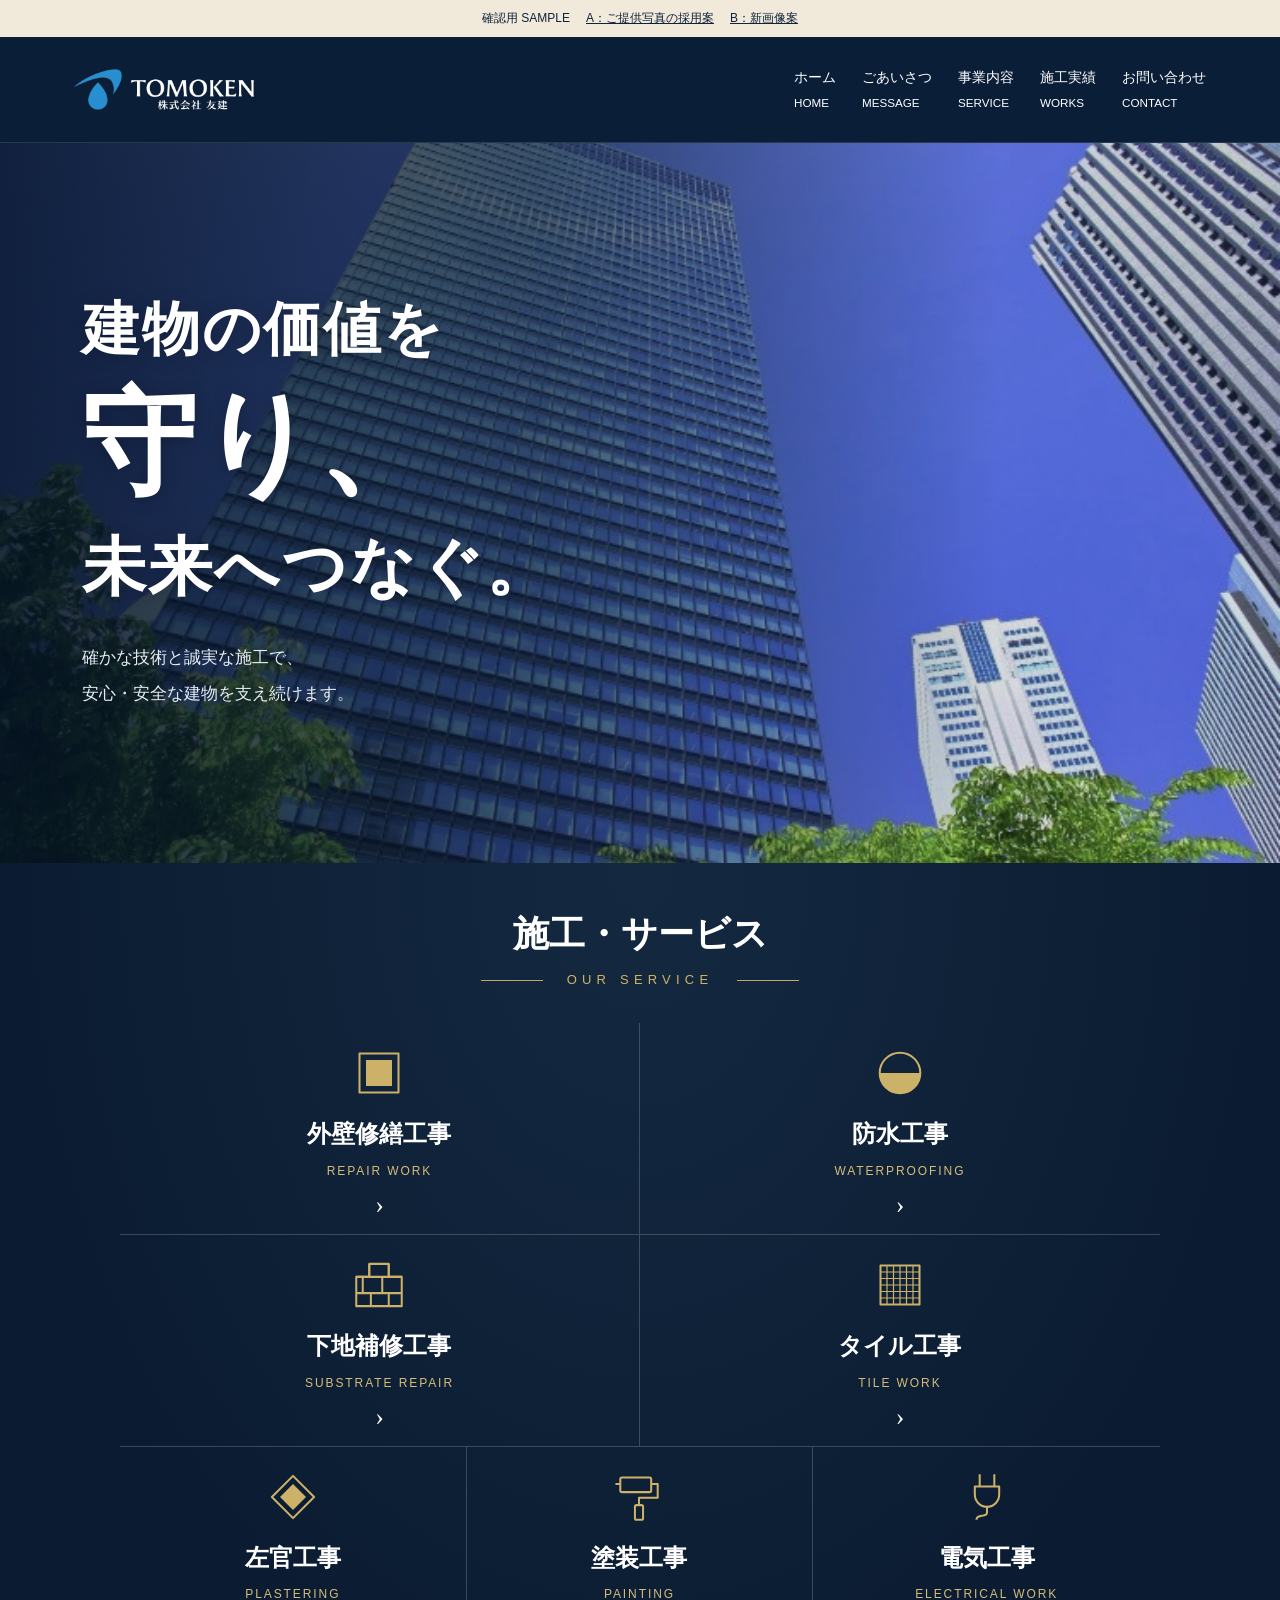
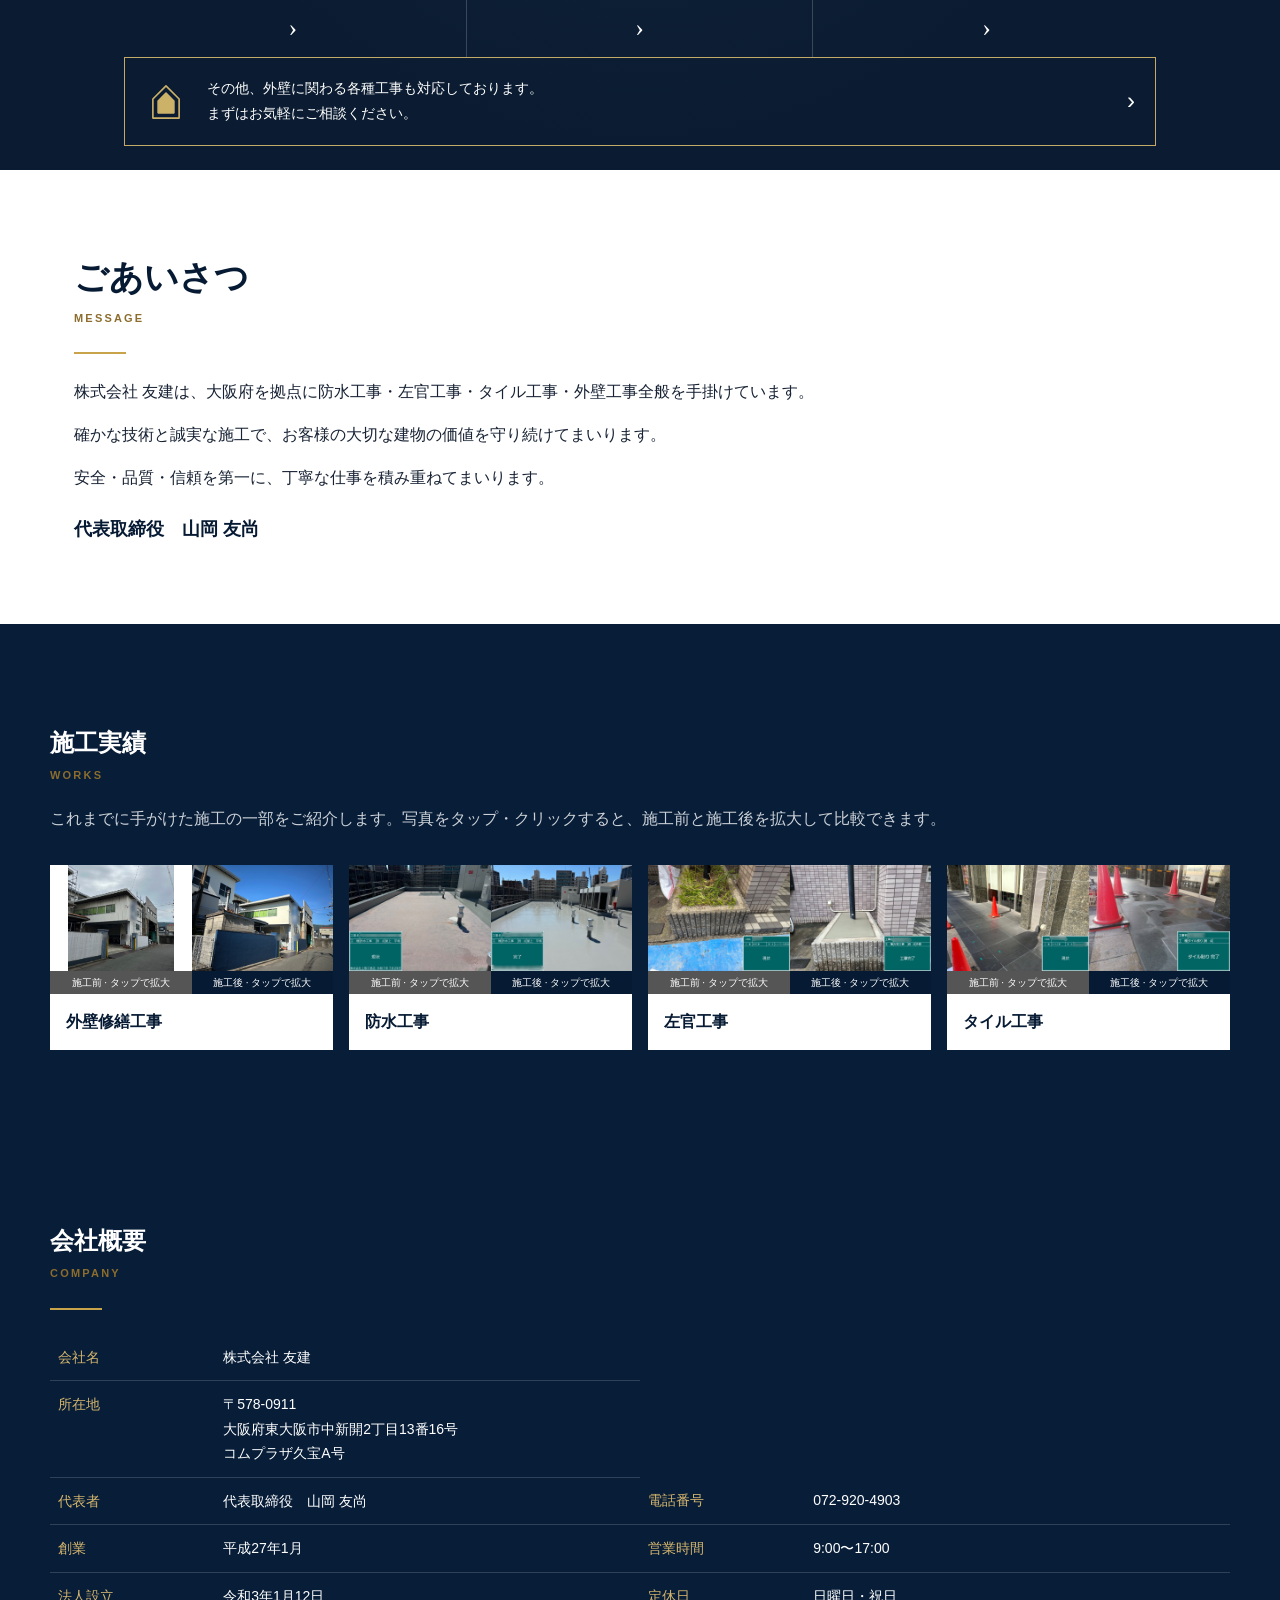
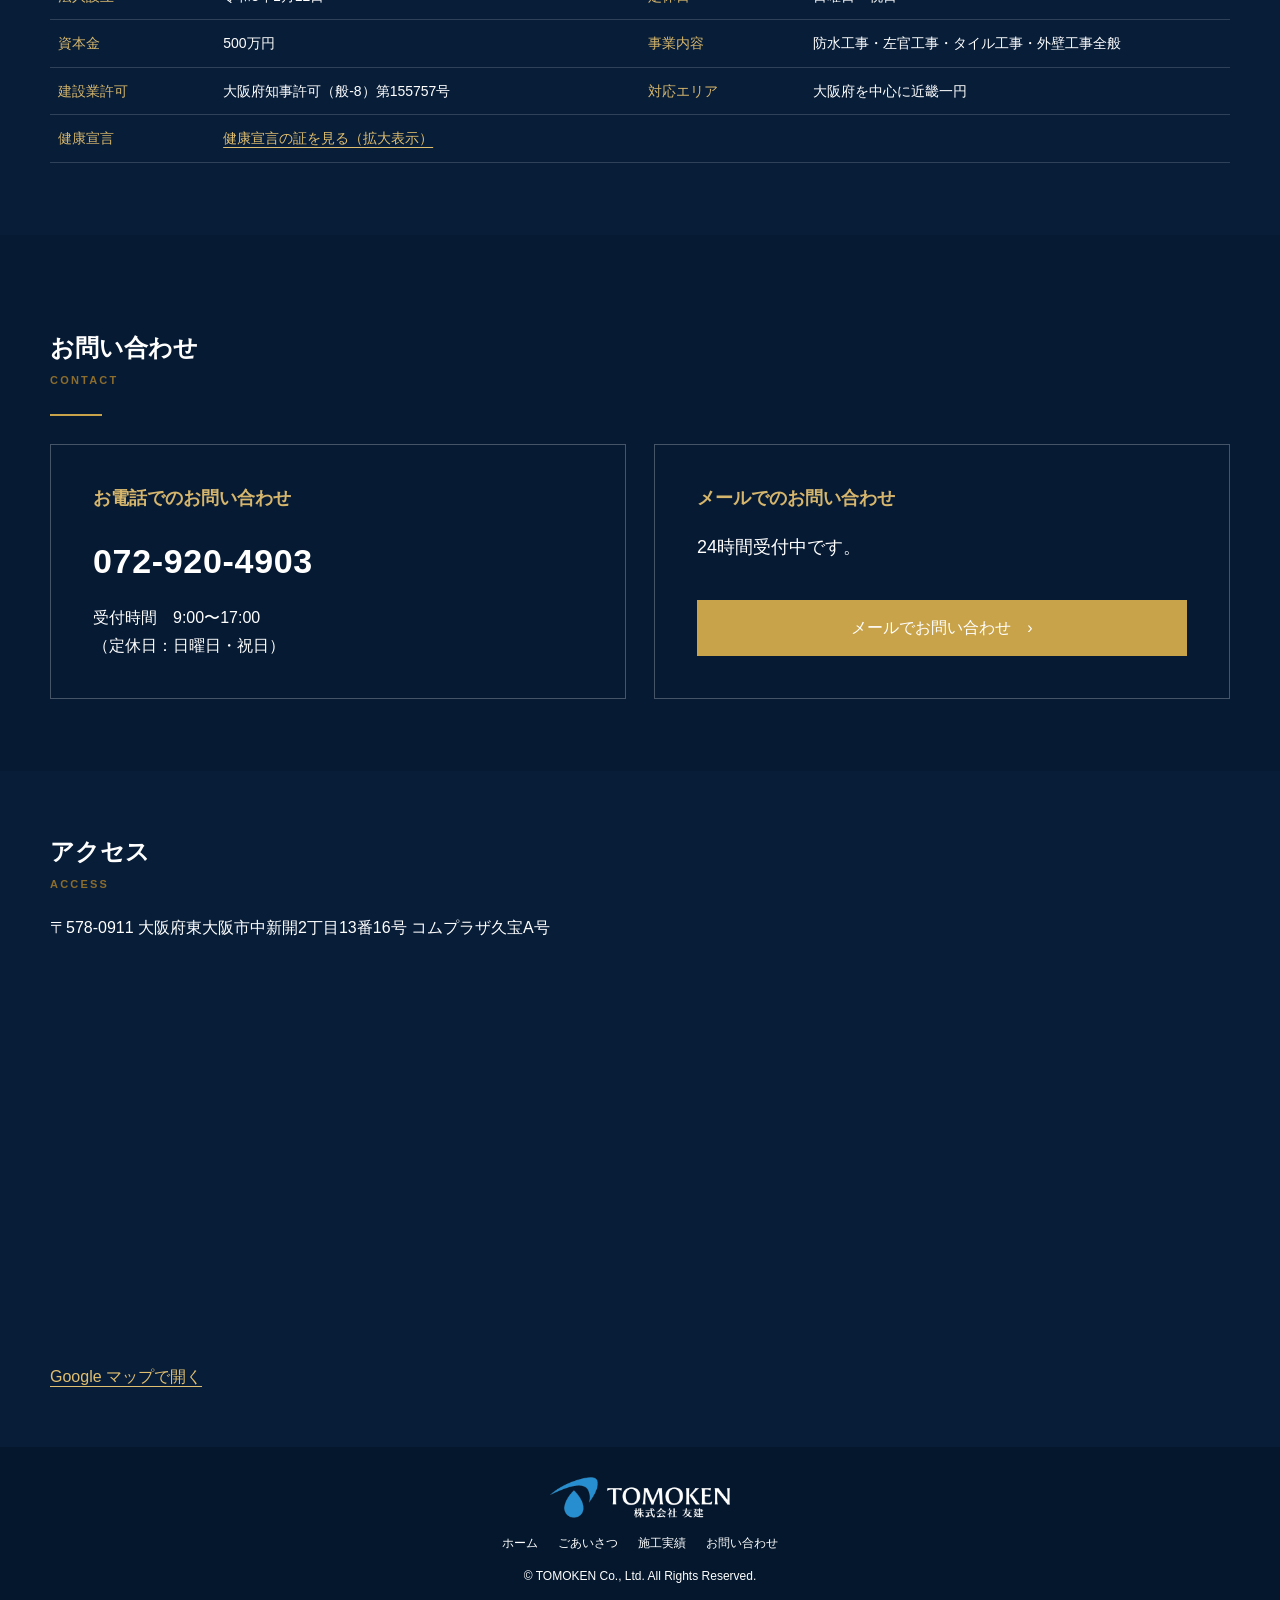
==== preview/original.html @ 5d5acb9e "Compact mobile hero and anchor image to top" ====
<!doctype html><html lang="ja"><head><meta charset="utf-8"><meta name="viewport" content="width=device-width,initial-scale=1"><meta name="robots" content="noindex,nofollow"><title>株式会社 友建｜TOMOKEN</title><meta name="description" content="株式会社友建｜外壁修繕工事・防水工事・左官工事・タイル工事・外壁工事全般"><link rel="stylesheet" href="style.css?v=compact-a1"><link rel="stylesheet" href="gallery.css?v=compare1"></head><body class="original-variant"><div class="preview-bar">確認用 SAMPLE <a href="original.html">A：ご提供写真の採用案</a><a href="index.html">B：新画像案</a></div>
<header class="header"><nav class="nav"><a href="#home"><img class="logo" src="assets/logo_white.png" alt="株式会社 友建 TOMOKEN"></a><button class="menu" aria-label="メニュー">☰</button><div class="navlinks"><a href="#home">ホーム<br><small>HOME</small></a><a href="#greeting">ごあいさつ<br><small>MESSAGE</small></a><a href="#services">事業内容<br><small>SERVICE</small></a><a href="#works">施工実績<br><small>WORKS</small></a><a href="#contact">お問い合わせ<br><small>CONTACT</small></a></div></nav></header>
<main id="home">
<section class="hero"><div class="hero-visual"><img src="assets/hero-client.jpeg" alt="青空と緑に囲まれた高層ビル" fetchpriority="high"></div><div class="hero-inner"><h1 class="original-hero-title"><span class="hero-opening">建物の価値を</span><span class="hero-emphasis">守り、</span><span class="hero-future">未来へつなぐ。</span></h1><p>確かな技術と誠実な施工で、<br>安心・安全な建物を支え続けます。</p></div></section>
<section id="services" class="services services-redesign"><div class="services-inner"><h2>施工・サービス<span>OUR SERVICE</span></h2><div class="service-grid"><a class="service service-0" href="#work-exterior"><svg viewBox="0 0 64 64" aria-hidden="true" fill="none" stroke="currentColor" stroke-width="2.5" stroke-linejoin="round"><rect x="8" y="8" width="48" height="48"/><rect x="16" y="16" width="32" height="32" fill="currentColor" stroke="none"/></svg><h3>外壁修繕工事</h3><span>REPAIR WORK</span><b class="service-arrow" aria-hidden="true">›</b></a><a class="service service-1" href="#work-waterproof"><svg viewBox="0 0 64 64" aria-hidden="true" fill="none" stroke="currentColor" stroke-width="2.5" stroke-linejoin="round"><circle cx="32" cy="32" r="25"/><path d="M7 32h50a25 25 0 0 1-50 0" fill="currentColor" stroke="none"/></svg><h3>防水工事</h3><span>WATERPROOFING</span><b class="service-arrow" aria-hidden="true">›</b></a><a class="service service-2" href="#contact"><svg viewBox="0 0 64 64" aria-hidden="true" fill="none" stroke="currentColor" stroke-width="2.5" stroke-linejoin="round"><path d="M4 22h56M4 42h56M20 6v16m24-16v16M12 22v20m24-20v20M22 42v16M44 42v16"/><path d="M20 6h24v16h16v36H4V22h16z"/></svg><h3>下地補修工事</h3><span>SUBSTRATE REPAIR</span><b class="service-arrow" aria-hidden="true">›</b></a><a class="service service-3" href="#work-tile"><svg viewBox="0 0 64 64" aria-hidden="true" fill="none" stroke="currentColor" stroke-width="2.5" stroke-linejoin="round"><rect x="8" y="8" width="48" height="48"/><path d="M16 8v48m8-48v48m8-48v48m8-48v48m8-48v48M8 16h48M8 24h48M8 32h48M8 40h48M8 48h48" stroke-width="1.5"/></svg><h3>タイル工事</h3><span>TILE WORK</span><b class="service-arrow" aria-hidden="true">›</b></a><a class="service service-4" href="#work-plaster"><svg viewBox="0 0 64 64" aria-hidden="true" fill="none" stroke="currentColor" stroke-width="2.5" stroke-linejoin="round"><path d="m32 6 26 26-26 26L6 32z"/><path d="m32 16 16 16-16 16-16-16z" fill="currentColor" stroke="none"/></svg><h3>左官工事</h3><span>PLASTERING</span><b class="service-arrow" aria-hidden="true">›</b></a><a class="service service-5" href="#contact"><svg viewBox="0 0 64 64" aria-hidden="true" fill="none" stroke="currentColor" stroke-width="2.5" stroke-linejoin="round"><rect x="9" y="8" width="38" height="18" rx="2"/><path d="M47 16h8v17H32v9M3 16h6"/><rect x="27" y="42" width="10" height="18" rx="2"/></svg><h3>塗装工事</h3><span>PAINTING</span><b class="service-arrow" aria-hidden="true">›</b></a><a class="service service-6" href="#contact"><svg viewBox="0 0 64 64" aria-hidden="true" fill="none" stroke="currentColor" stroke-width="2.5" stroke-linejoin="round"><path d="M23 4v15m18-15v15M17 19h30v10a15 15 0 0 1-30 0zM32 44v7c0 7-13 1-13 9"/></svg><h3>電気工事</h3><span>ELECTRICAL WORK</span><b class="service-arrow" aria-hidden="true">›</b></a></div><a class="service-other" href="#contact"><svg viewBox="0 0 64 64" aria-hidden="true" fill="none" stroke="currentColor" stroke-width="2.5" stroke-linejoin="round"><path d="M12 29 32 9l20 20v29H12z"/><path d="m20 32 12-12 12 12v18H20z" fill="currentColor"/></svg><span>その他、外壁に関わる各種工事も対応しております。<br>まずはお気軽にご相談ください。</span><b aria-hidden="true">›</b></a></div></section>
<section id="greeting" class="section"><div class="greeting"><div><h2>ごあいさつ<span class="en">MESSAGE</span></h2><div class="goldline"></div><p>株式会社 友建は、大阪府を拠点に防水工事・左官工事・タイル工事・外壁工事全般を手掛けています。</p><p>確かな技術と誠実な施工で、お客様の大切な建物の価値を守り続けてまいります。</p><p>安全・品質・信頼を第一に、丁寧な仕事を積み重ねてまいります。</p><div class="name">代表取締役　山岡 友尚</div></div></div></section>
<section id="works" class="works"><div class="works-inner"><h2>施工実績<span class="en">WORKS</span></h2><p class="works-sub">これまでに手がけた施工の一部をご紹介します。写真をタップ・クリックすると、施工前と施工後を拡大して比較できます。</p><div class="work-grid">
<div class="work-card" id="work-exterior"><div class="pair"><div><a class="image-link" href="assets/pairs/exterior_before.jpeg" data-lightbox aria-label="外壁修繕 Beforeの写真を拡大"><img src="assets/pairs/exterior_before.jpeg" alt="外壁修繕 Before" loading="lazy"></a><div class="label">施工前 · タップで拡大</div></div><div><a class="image-link" href="assets/pairs/exterior_after.jpeg" data-lightbox aria-label="外壁修繕 Afterの写真を拡大"><img src="assets/pairs/exterior_after.jpeg" alt="外壁修繕 After" loading="lazy"></a><div class="label after">施工後 · タップで拡大</div></div></div><h3>外壁修繕工事</h3></div>
<div class="work-card" id="work-waterproof"><div class="pair"><div><a class="image-link" href="assets/pairs/waterproof_before.jpeg" data-lightbox aria-label="防水 Beforeの写真を拡大"><img src="assets/pairs/waterproof_before.jpeg" alt="防水 Before" loading="lazy"></a><div class="label">施工前 · タップで拡大</div></div><div><a class="image-link" href="assets/pairs/waterproof_after.jpeg" data-lightbox aria-label="防水 Afterの写真を拡大"><img src="assets/pairs/waterproof_after.jpeg" alt="防水 After" loading="lazy"></a><div class="label after">施工後 · タップで拡大</div></div></div><h3>防水工事</h3></div>
<div class="work-card" id="work-plaster"><div class="pair"><div><a class="image-link" href="assets/pairs/plaster_before.jpeg" data-lightbox aria-label="左官 Beforeの写真を拡大"><img src="assets/pairs/plaster_before.jpeg" alt="左官 Before" loading="lazy"></a><div class="label">施工前 · タップで拡大</div></div><div><a class="image-link" href="assets/pairs/plaster_after.jpeg" data-lightbox aria-label="左官 Afterの写真を拡大"><img src="assets/pairs/plaster_after.jpeg" alt="左官 After" loading="lazy"></a><div class="label after">施工後 · タップで拡大</div></div></div><h3>左官工事</h3></div>
<div class="work-card" id="work-tile"><div class="pair"><div><a class="image-link" href="assets/pairs/tile_before.jpeg" data-lightbox aria-label="タイル Beforeの写真を拡大"><img src="assets/pairs/tile_before.jpeg" alt="タイル Before" loading="lazy"></a><div class="label">施工前 · タップで拡大</div></div><div><a class="image-link" href="assets/pairs/tile_after.jpeg" data-lightbox aria-label="タイル Afterの写真を拡大"><img src="assets/pairs/tile_after.jpeg" alt="タイル After" loading="lazy"></a><div class="label after">施工後 · タップで拡大</div></div></div><h3>タイル工事</h3></div>
</div></div></section>
<section class="company"><div class="company-inner"><h2>会社概要<span class="en">COMPANY</span></h2><div class="goldline"></div><table><tbody><tr><td>会社名</td><td>株式会社 友建</td></tr><tr class="address-row"><td>所在地</td><td>〒578-0911<br>大阪府東大阪市中新開2丁目13番16号<br>コムプラザ久宝A号</td></tr><tr><td>代表者</td><td>代表取締役　山岡 友尚</td><td>電話番号</td><td>072-920-4903</td></tr><tr><td>創業</td><td>平成27年1月</td><td>営業時間</td><td>9:00〜17:00</td></tr><tr><td>法人設立</td><td>令和3年1月12日</td><td>定休日</td><td>日曜日・祝日</td></tr><tr><td>資本金</td><td>500万円</td><td>事業内容</td><td>防水工事・左官工事・タイル工事・外壁工事全般</td></tr><tr><td>建設業許可</td><td>大阪府知事許可（般-8）第155757号</td><td>対応エリア</td><td>大阪府を中心に近畿一円</td></tr><tr><td>健康宣言</td><td colspan="3"><a class="certificate-link" href="assets/health-declaration.jpeg" data-lightbox>健康宣言の証を見る（拡大表示）</a></td></tr></tbody></table></div></section>
<section id="contact" class="contact"><div class="contact-inner"><h2>お問い合わせ<span class="en">CONTACT</span></h2><div class="goldline"></div><div class="contact-grid"><div class="contact-card"><h3>お電話でのお問い合わせ</h3><div class="phone-number">072-920-4903</div><div class="hours">受付時間　9:00〜17:00<br>（定休日：日曜日・祝日）</div></div><div class="contact-card"><h3>メールでのお問い合わせ</h3><div class="email-note">24時間受付中です。</div><a class="btn gold" href="mailto:t.08079350380@icloud.com?subject=ホームページからのお問い合わせ">メールでお問い合わせ　›</a></div></div></div></section>
<section class="access" aria-labelledby="access-heading"><div class="company-inner"><h2 id="access-heading">アクセス<span class="en">ACCESS</span></h2><p>〒578-0911 大阪府東大阪市中新開2丁目13番16号 コムプラザ久宝A号</p><iframe title="株式会社友建 所在地の地図" src="https://maps.google.com/maps?q=%E5%A4%A7%E9%98%AA%E5%BA%9C%E6%9D%B1%E5%A4%A7%E9%98%AA%E5%B8%82%E4%B8%AD%E6%96%B0%E9%96%8B2%E4%B8%81%E7%9B%AE13%E7%95%AA16%E5%8F%B7&output=embed" loading="lazy" referrerpolicy="no-referrer-when-downgrade" allowfullscreen></iframe><p><a class="certificate-link" href="https://www.google.com/maps/search/?api=1&query=%E5%A4%A7%E9%98%AA%E5%BA%9C%E6%9D%B1%E5%A4%A7%E9%98%AA%E5%B8%82%E4%B8%AD%E6%96%B0%E9%96%8B2%E4%B8%81%E7%9B%AE13%E7%95%AA16%E5%8F%B7" target="_blank" rel="noopener noreferrer">Google マップで開く</a></p></div></section></main><footer class="footer"><img src="assets/logo_white.png" alt="株式会社友建"><nav><a href="#home">ホーム</a><a href="#greeting">ごあいさつ</a><a href="#works">施工実績</a><a href="#contact">お問い合わせ</a></nav><div>© TOMOKEN Co., Ltd. All Rights Reserved.</div></footer>
<script>document.querySelector('.menu').addEventListener('click',()=>document.querySelector('.navlinks').classList.toggle('open'));document.querySelectorAll('.navlinks a').forEach(a=>a.addEventListener('click',()=>document.querySelector('.navlinks').classList.remove('open')));</script><dialog id="image-viewer" aria-label="画像の拡大表示"><button type="button" class="viewer-close" aria-label="拡大表示を閉じる">閉じる ×</button><img alt=""><p class="viewer-caption"></p></dialog><script src="gallery-compare.js?v=compare1"></script></body></html>
---- preview/style.css ----
:root{--navy:#061a33;--navy2:#0b294c;--gold:#c9a34a;--paper:#fff;--ink:#172234;--line:rgba(255,255,255,.16)}
*{box-sizing:border-box}html{scroll-behavior:smooth}body{margin:0;font-family:-apple-system,BlinkMacSystemFont,"Noto Sans JP","Yu Gothic",sans-serif;color:var(--ink);background:var(--paper);line-height:1.75}a{text-decoration:none;color:inherit}img{max-width:100%;display:block}
.header{position:sticky;top:0;z-index:50;background:rgba(6,26,51,.98);color:#fff;border-bottom:1px solid rgba(255,255,255,.12)}
.nav{max-width:1180px;margin:auto;min-height:78px;padding:10px 24px;display:flex;align-items:center;justify-content:space-between}.logo{width:180px;height:58px;object-fit:contain;object-position:left center}.navlinks{display:flex;gap:26px;align-items:center;font-size:14px}.navlinks a{padding:18px 0}.navlinks a:hover{color:#e1bf70}.menu{display:none;border:1px solid rgba(255,255,255,.45);background:transparent;color:#fff;font-size:26px;border-radius:7px;padding:2px 10px}
.hero{min-height:650px;background:linear-gradient(90deg,rgba(4,20,39,.88),rgba(4,20,39,.58) 48%,rgba(4,20,39,.12)),url("assets/hero_buildings.jpg") center/cover;display:flex;align-items:center;color:#fff}.hero-inner{max-width:1180px;width:100%;margin:auto;padding:90px 24px}.kicker{letter-spacing:.2em;font-size:14px;color:#fff}.hero h1{font-family:Georgia,"Times New Roman","Noto Serif JP",serif;font-weight:500;font-size:clamp(36px,5vw,62px);line-height:1.28;letter-spacing:.05em;margin:18px 0}.goldline{width:52px;height:2px;background:var(--gold);margin:24px 0}.hero p{font-size:18px;max-width:560px}.btn{display:inline-flex;align-items:center;justify-content:center;background:var(--navy);color:#fff;padding:14px 22px;margin-top:18px;border:0;cursor:pointer}.btn.gold{background:var(--gold)}
.services{display:grid;grid-template-columns:repeat(5,1fr);background:#091e36;color:#fff}.service{min-height:190px;padding:34px 20px;border-right:1px solid rgba(255,255,255,.16);display:flex;flex-direction:column;justify-content:center;text-align:center}.service:last-child{border-right:0}.service .icon{font-size:30px;color:#d5b35f;margin-bottom:7px}.service h3{color:#fff;font-size:18px;margin:0}.service span{font-size:10px;letter-spacing:.15em;color:#d5b35f;margin-top:3px}
.section{max-width:1180px;margin:auto;padding:78px 24px}.section h2{font-size:34px;margin:0;color:var(--navy)}.en{display:block;font-size:11px;letter-spacing:.2em;color:#8c6d2d;margin-top:2px}.greeting{display:block}.greeting p{margin:0 0 15px}.name{margin-top:22px;font-weight:700;color:var(--navy);font-size:18px}
.works{background:#071d38;color:#fff;max-width:none;padding:78px 24px}.works-inner{max-width:1180px;margin:auto}.works h2{color:#fff}.works-sub{color:rgba(255,255,255,.8);margin:8px 0 32px}.work-grid{display:grid;grid-template-columns:repeat(4,1fr);gap:16px}.work-card{background:#fff;color:var(--navy);overflow:hidden}.work-card h3{margin:0;padding:14px 16px;font-size:16px}.pair{display:grid;grid-template-columns:1fr 1fr}.pair img{width:100%;height:auto;aspect-ratio:4/3;object-fit:contain;display:block}.label{font-size:10px;text-align:center;padding:3px 0;color:#fff;background:#555}.label.after{background:var(--navy)}
.company{background:#071d38;color:#fff;padding:72px 24px}.company-inner{max-width:1180px;margin:auto}.company h2{color:#fff}.company table{width:100%;border-collapse:collapse;font-size:14px}.company td{border-bottom:1px solid var(--line);padding:11px 8px;vertical-align:top}.company td:nth-child(odd){width:14%;color:#d6b66d}.company td:nth-child(even){width:36%}
.contact{background:#061a33;color:#fff;padding:72px 24px}.contact-inner{max-width:1180px;margin:auto}.contact h2{color:#fff}.contact-grid{display:grid;grid-template-columns:1fr 1fr;gap:28px;margin-top:28px}.contact-card{border:1px solid rgba(255,255,255,.25);padding:38px 42px}.contact-card h3{color:#d6b66d;margin:0 0 18px;font-size:18px}.phone-number{font-size:34px;font-weight:700;letter-spacing:.02em}.hours{margin-top:12px}.email-note{font-size:18px;margin:18px 0}.contact-card .btn{width:100%;margin-top:18px}
.footer{background:#04172d;color:#fff;padding:30px 24px;text-align:center;font-size:12px}.footer img{width:180px;margin:0 auto 15px}.footer nav{display:flex;justify-content:center;gap:20px;flex-wrap:wrap;margin-bottom:12px}
@media(max-width:900px){.nav{min-height:68px;padding:8px 16px}.logo{width:165px;height:50px}.navlinks{display:none;position:absolute;left:0;right:0;top:68px;background:var(--navy);flex-direction:column;gap:0;padding:8px 18px}.navlinks.open{display:flex}.navlinks a{padding:13px 5px;width:100%;border-bottom:1px solid rgba(255,255,255,.1)}.menu{display:block}.hero{min-height:640px;background-position:center}.hero-inner{padding:75px 20px}.hero h1{font-size:32px}.hero p{font-size:16px}.services{grid-template-columns:1fr 1fr}.service{min-height:160px}.greeting{display:block}.work-grid{grid-template-columns:1fr 1fr}.pair img{height:auto}.company table{font-size:13px}.company td:nth-child(odd){width:22%}.company td:nth-child(even){width:28%}.contact-grid{grid-template-columns:1fr}.contact-card{padding:30px 24px}}
@media(max-width:520px){.hero{min-height:620px}.hero-inner{padding:65px 20px}.hero h1{font-size:32px}.services{grid-template-columns:1fr 1fr}.service{min-height:145px;padding:22px 10px}.service .icon{font-size:25px}.service h3{font-size:15px}.service span{font-size:8px}.section{padding:58px 20px}.section h2{font-size:29px}.work-grid{grid-template-columns:1fr}.pair img{height:auto}.company{padding:58px 20px}.company table{display:block}.company tbody,.company tr{display:block}.company tr{display:grid;grid-template-columns:28% 72%}.company td{width:auto!important;padding:9px 5px;border-bottom:1px solid var(--line)}.company td:nth-child(3){display:none}.company td:nth-child(4){display:none}.contact{padding:58px 20px}.contact-card{padding:28px 20px}.phone-number{font-size:30px}.footer nav{gap:12px;font-size:11px}}


.image-link{display:block;cursor:zoom-in}.image-link:focus-visible,.certificate-link:focus-visible{outline:3px solid #e1bf70;outline-offset:3px}.certificate-link{text-decoration:underline;text-underline-offset:4px;color:#e1bf70}.access{background:#071d38;color:white;padding:40px 24px}.access iframe{width:100%;height:380px;border:0;border-radius:4px}#image-viewer{border:0;border-radius:8px;background:#061a33;color:white;padding:60px 16px 16px;max-width:96vw;max-height:94dvh}#image-viewer::backdrop{background:rgba(0,0,0,.85)}#image-viewer img{max-width:85vw;max-height:72dvh;object-fit:contain;margin:auto}.viewer-close{position:absolute;right:12px;top:10px;padding:10px 16px;border:1px solid white;border-radius:4px;background:#061a33;color:white;cursor:pointer;font:inherit}.viewer-caption{text-align:center;margin:12px 0 0}body.viewer-open{overflow:hidden}@media(max-width:520px){.company td:nth-child(3),.company td:nth-child(4){display:block}.access{padding:32px 20px}.access iframe{height:320px}}

/* FV: high-resolution architectural visual, independent mobile composition */
.hero{position:relative;isolation:isolate;min-height:640px;background:#071d38;overflow:hidden}.hero-visual{position:absolute;inset:0;z-index:-2}.hero-visual img{width:100%;height:100%;object-fit:cover;object-position:62% center}.hero::after{content:"";position:absolute;inset:0;z-index:-1;background:linear-gradient(90deg,#071d38 0%,rgba(7,29,56,.97) 23%,rgba(7,29,56,.8) 40%,rgba(7,29,56,.16) 70%,rgba(7,29,56,0) 100%)}.hero-inner{padding:100px 32px}.hero h1{font-size:clamp(34px,4.3vw,60px);line-height:1.5;letter-spacing:.06em;margin:0 0 28px}.hero p{font-size:17px;line-height:2.1;margin:0;color:#e7edf4}.hero-image-note{position:absolute;right:18px;bottom:12px;font-size:10px;letter-spacing:.08em;color:white;text-shadow:0 1px 4px #000;background:#071d3866;padding:2px 8px}
@media(max-width:700px){.hero{display:flex;flex-direction:column;min-height:0;align-items:stretch}.hero-visual{position:relative;inset:auto;order:2;height:280px;z-index:auto}.hero-visual img{object-position:center 54%}.hero::after{display:none}.hero-inner{order:1;padding:42px 24px 36px}.hero h1{font-size:clamp(28px,6.9vw,42px);line-height:1.55;letter-spacing:.035em;margin:0 0 20px}.hero p{font-size:14px;line-height:2}.hero-visual::before{content:"";position:absolute;inset:0;background:linear-gradient(180deg,rgba(7,29,56,.15),transparent 25%);pointer-events:none}}
@media(prefers-reduced-motion:reduce){html{scroll-behavior:auto}}

/* Reference service layout: two, two, three */
.preview-bar{background:#f1eadb;color:#10233b;padding:8px 12px;text-align:center;font-size:12px;display:flex;gap:16px;justify-content:center;flex-wrap:wrap}.preview-bar a{text-decoration:underline}.services-redesign{display:block;background:radial-gradient(ellipse at top,#142940,#0b1c32 70%);padding:46px 20px 24px}.services-inner{max-width:1040px;margin:auto}.services-redesign h2{text-align:center;font-family:"Yu Mincho",serif;font-size:36px;line-height:1.4;margin:0 0 30px}.services-redesign h2 span{display:flex;align-items:center;justify-content:center;gap:24px;font:13px/2 sans-serif;letter-spacing:.4em;color:#cfb365;margin-top:8px}.services-redesign h2 span:before,.services-redesign h2 span:after{content:"";width:62px;height:1px;background:#bda764}.service-grid{display:grid;grid-template-columns:repeat(6,minmax(0,1fr))}.services-redesign .service{grid-column:span 3;border:0;border-bottom:1px solid #ffffff30;border-right:1px solid #ffffff30;padding:24px 8px 16px;min-height:200px;gap:10px}.services-redesign .service:nth-child(2),.services-redesign .service:nth-child(4),.services-redesign .service:nth-child(7){border-right:0}.services-redesign .service:nth-child(n+5){grid-column:span 2;border-bottom:0}.services-redesign svg{width:52px;height:52px;color:#ccb168;margin:0 auto 8px}.services-redesign .service h3{font-size:24px;line-height:1.4;white-space:nowrap}.services-redesign .service span{font-size:12px;letter-spacing:.16em;margin:0;color:#d6bd78}.service-arrow{font:26px/1 serif;color:white;font-weight:400}.service:hover{background:#ffffff08}.service-other{border:1px solid #c5aa67;display:flex;align-items:center;gap:20px;padding:18px 20px;margin:0 4px;color:white}.service-other svg{width:42px;height:42px;flex-shrink:0;margin:0}.service-other span{font-size:14px;line-height:1.8}.service-other b{margin-left:auto;font-size:24px;font-weight:400}#works [id]{scroll-margin-top:100px}.service:focus-visible,.service-other:focus-visible{outline:2px solid #e1bf70;outline-offset:-4px}
.original-variant .hero{display:flex;flex-direction:row;min-height:650px}.original-variant .hero-visual{position:absolute;inset:0;z-index:-2;height:auto}.original-variant .hero-visual img{object-fit:cover;object-position:center 48%}.original-variant .hero::after{display:block;background:linear-gradient(90deg,rgba(4,20,39,.86),rgba(4,20,39,.58) 48%,rgba(4,20,39,.14))}.original-variant .hero-inner{padding:90px 24px}.original-variant .hero-visual::before{display:none}
@media(max-width:700px){.services-redesign{padding:32px 10px 14px}.services-redesign h2{font-size:27px;margin-bottom:20px}.services-redesign h2 span{font-size:10px;gap:20px}.services-redesign h2 span:before,.services-redesign h2 span:after{width:40px}.services-redesign .service{min-height:166px;padding:15px 4px 12px;gap:8px}.services-redesign svg{width:43px;height:43px;margin-bottom:5px}.services-redesign .service h3{font-size:clamp(15px,3.8vw,22px)}.services-redesign .service span{font-size:clamp(8px,2.25vw,12px);letter-spacing:.12em}.services-redesign .service:nth-child(n+5) h3{font-size:clamp(15px,4vw,22px)}.service-other{gap:12px;padding:12px 10px}.service-other span{font-size:11px}.service-other svg{width:32px;height:32px}.original-variant .hero{min-height:620px}.original-variant .hero-inner{padding:65px 20px}.original-variant .hero h1{font-size:32px}.original-variant .hero p{font-size:16px}.original-variant .hero-visual img{object-position:center}.preview-bar{gap:6px 12px;font-size:10px}}

.original-hero-title>span{display:block;white-space:nowrap}@media(max-width:700px){.original-variant .hero .original-hero-title{font-size:clamp(23px,6.5vw,32px);letter-spacing:.02em;line-height:1.65}}


/* A: expressive serif composition retaining the original building. */
.original-variant .hero{min-height:720px}.original-variant .hero:after{background:linear-gradient(90deg,rgba(3,18,36,.88) 0%,rgba(3,18,36,.65) 42%,rgba(3,18,36,.15) 78%)}.original-variant .hero .original-hero-title{font-family:'Yu Mincho','Hiragino Mincho ProN','Noto Serif JP',serif;font-weight:700;line-height:1.25;letter-spacing:.035em;margin:0 0 32px;text-shadow:0 2px 18px rgba(0,0,0,.2)}.original-hero-title .hero-opening{font-size:clamp(36px,4.5vw,64px)}.original-hero-title .hero-emphasis{font-size:clamp(76px,9vw,132px);line-height:1.3;margin:4px 0 8px;letter-spacing:.015em}.original-hero-title .hero-future{font-size:clamp(40px,5vw,72px)}.original-variant .hero-inner{padding:80px 32px}.original-variant .hero p{font-size:17px;line-height:2.1;font-weight:500}.original-variant .hero-visual img{object-position:58% center}@media(max-width:700px){.original-variant .hero{min-height:660px;align-items:center}.original-variant .hero-inner{padding:64px 24px 62px}.original-variant .hero .original-hero-title{line-height:1.3;letter-spacing:.02em;margin-bottom:30px}.original-hero-title .hero-opening{font-size:clamp(30px,9.3vw,52px)}.original-hero-title .hero-emphasis{font-size:clamp(72px,23vw,128px);line-height:1.22;margin:7px 0 14px}.original-hero-title .hero-future{font-size:clamp(32px,9.5vw,58px);letter-spacing:0}.original-variant .hero p{font-size:clamp(12px,3.6vw,16px);line-height:2.1}.original-variant .hero:after{background:linear-gradient(90deg,rgba(3,18,36,.76),rgba(3,18,36,.44) 65%,rgba(3,18,36,.18))}.original-variant .hero-visual img{object-position:55% center}}

/* Client supplied hero photograph: preserve the main tower on narrow screens. */
.original-variant .hero-visual img{object-position:46% center}@media(max-width:700px){.original-variant .hero-visual img{object-position:43% center}.original-variant .pair .label{font-size:11px}}

/* Compact mobile hero, anchored to the photograph's top edge. */
@media(max-width:700px){.original-variant .hero{min-height:520px}.original-variant .hero-inner{padding:46px 24px 42px}.original-variant .hero-visual img{object-position:43% top}}
---- preview/gallery.css ----
#image-viewer{width:min(1200px,96vw);max-width:96vw;max-height:94dvh;padding:18px;border:1px solid #ffffff30;border-radius:8px;background:#071a2e;color:#fff;overflow:auto;box-sizing:border-box}#image-viewer::backdrop{background:#000d}#image-viewer .gallery-header{display:flex;justify-content:space-between;align-items:center;gap:20px;margin:0 0 14px}#image-viewer #gallery-title{margin:0;font-family:inherit;font-size:19px;font-weight:700;line-height:1.5;letter-spacing:0;color:white}#image-viewer .viewer-close{position:static;flex-shrink:0;padding:8px 14px;border:1px solid #ffffff80;border-radius:4px;color:white;background:transparent;font:inherit;font-size:13px;cursor:pointer}#image-viewer .gallery-controls{display:flex;gap:8px;margin:0 0 16px}#image-viewer .gallery-controls[hidden]{display:none}#image-viewer .gallery-controls button{border:1px solid #ffffff70;background:#132b42;color:#fff;border-radius:4px;padding:10px 18px;font:inherit;font-size:14px;cursor:pointer;min-height:44px}#image-viewer .gallery-controls button[aria-pressed=true]{background:#d4bd83;color:#071a2e;border-color:#d4bd83;font-weight:700}#image-viewer .gallery-stage{display:grid;grid-template-columns:minmax(0,1fr);gap:16px;min-width:0}#image-viewer.gallery-comparing .gallery-stage{grid-template-columns:repeat(2,minmax(0,1fr))}#image-viewer figure{margin:0;min-width:0;background:#0c2339;border:1px solid #ffffff26}#image-viewer figcaption{text-align:center;font:600 13px/1.5 sans-serif;letter-spacing:.05em;padding:8px;background:#173149;color:#fff}#image-viewer img{display:block;width:100%;height:auto;max-width:100%;max-height:calc(94dvh - 220px);object-fit:contain;margin:0 auto}#image-viewer.gallery-comparing img{height:min(55vh,480px);max-height:none;object-fit:contain}#image-viewer .gallery-photo-choice{display:block;width:100%;padding:0;border:0;background:transparent;cursor:zoom-in;color:inherit}#image-viewer .viewer-caption{text-align:center;color:#d6e1eb;font:12px/1.7 sans-serif;margin:14px 0 0}#image-viewer button:focus-visible{outline:3px solid #53b9f3;outline-offset:3px}body.viewer-open{overflow:hidden}@media(max-width:600px){#image-viewer{padding:12px;width:96vw;max-height:94dvh}#image-viewer #gallery-title{font-size:16px}#image-viewer .gallery-header{gap:10px;margin-bottom:12px}#image-viewer .viewer-close{font-size:12px;padding:8px 10px}#image-viewer .gallery-controls{gap:5px;margin-bottom:12px}#image-viewer .gallery-controls button{flex:1;padding:10px 4px;font-size:12px;white-space:nowrap}#image-viewer .gallery-stage{gap:6px}#image-viewer figcaption{font-size:10px;padding:7px 2px;letter-spacing:0}#image-viewer.gallery-comparing img{height:auto;aspect-ratio:4/3;object-fit:contain}#image-viewer img{max-height:calc(94dvh - 210px)}#image-viewer .viewer-caption{font-size:11px;text-align:left}}
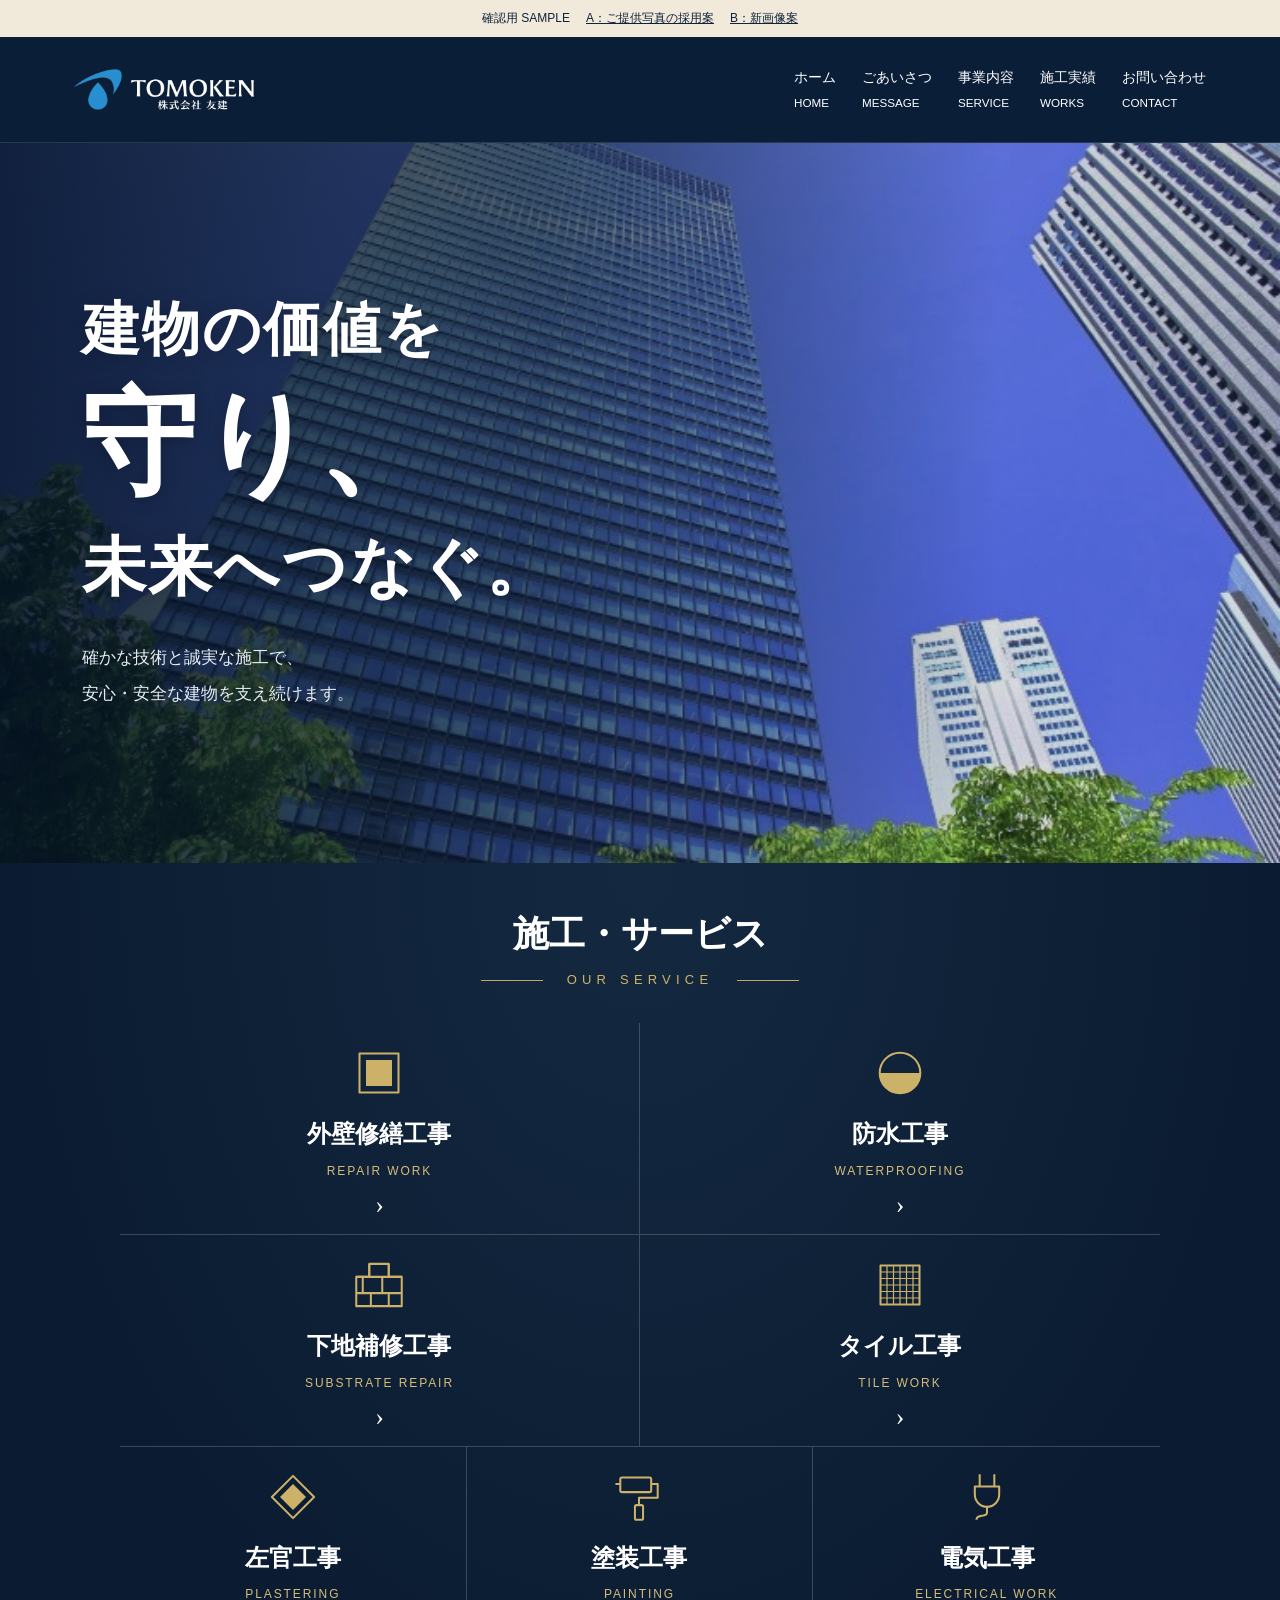
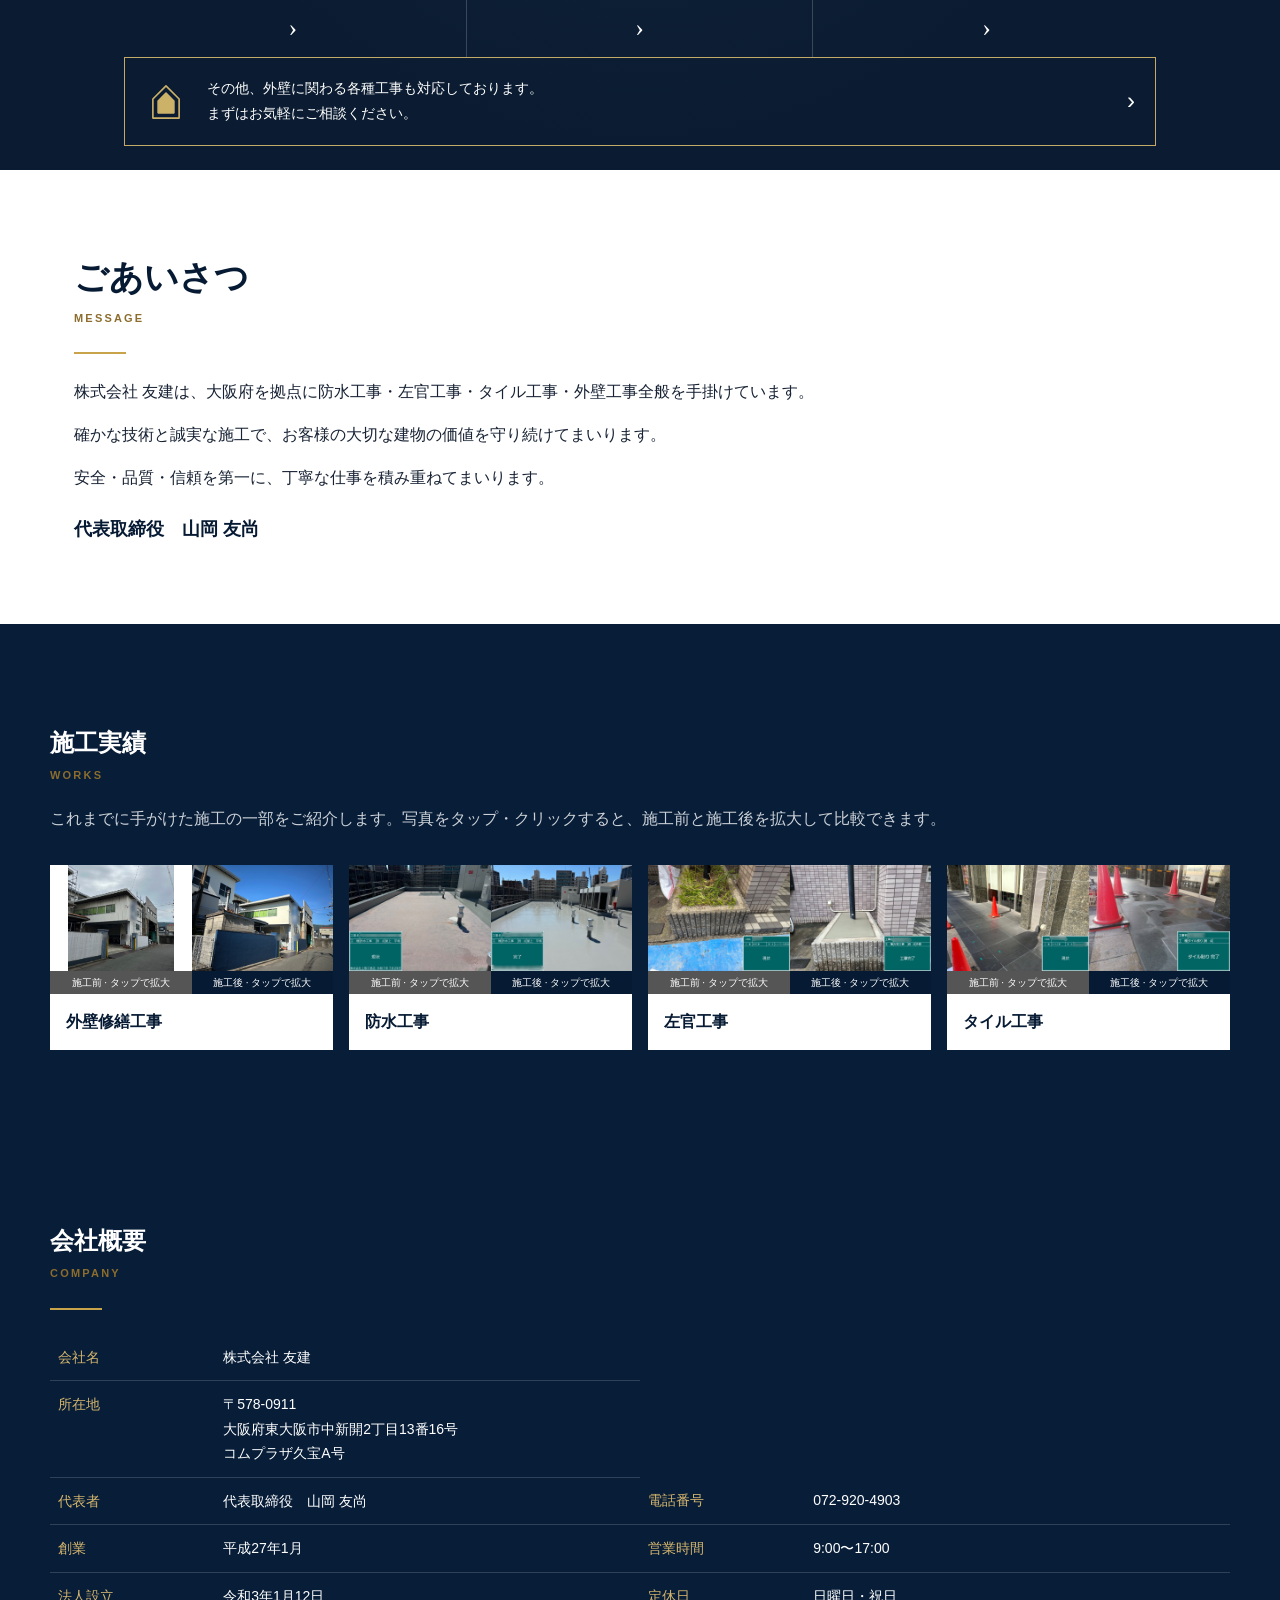
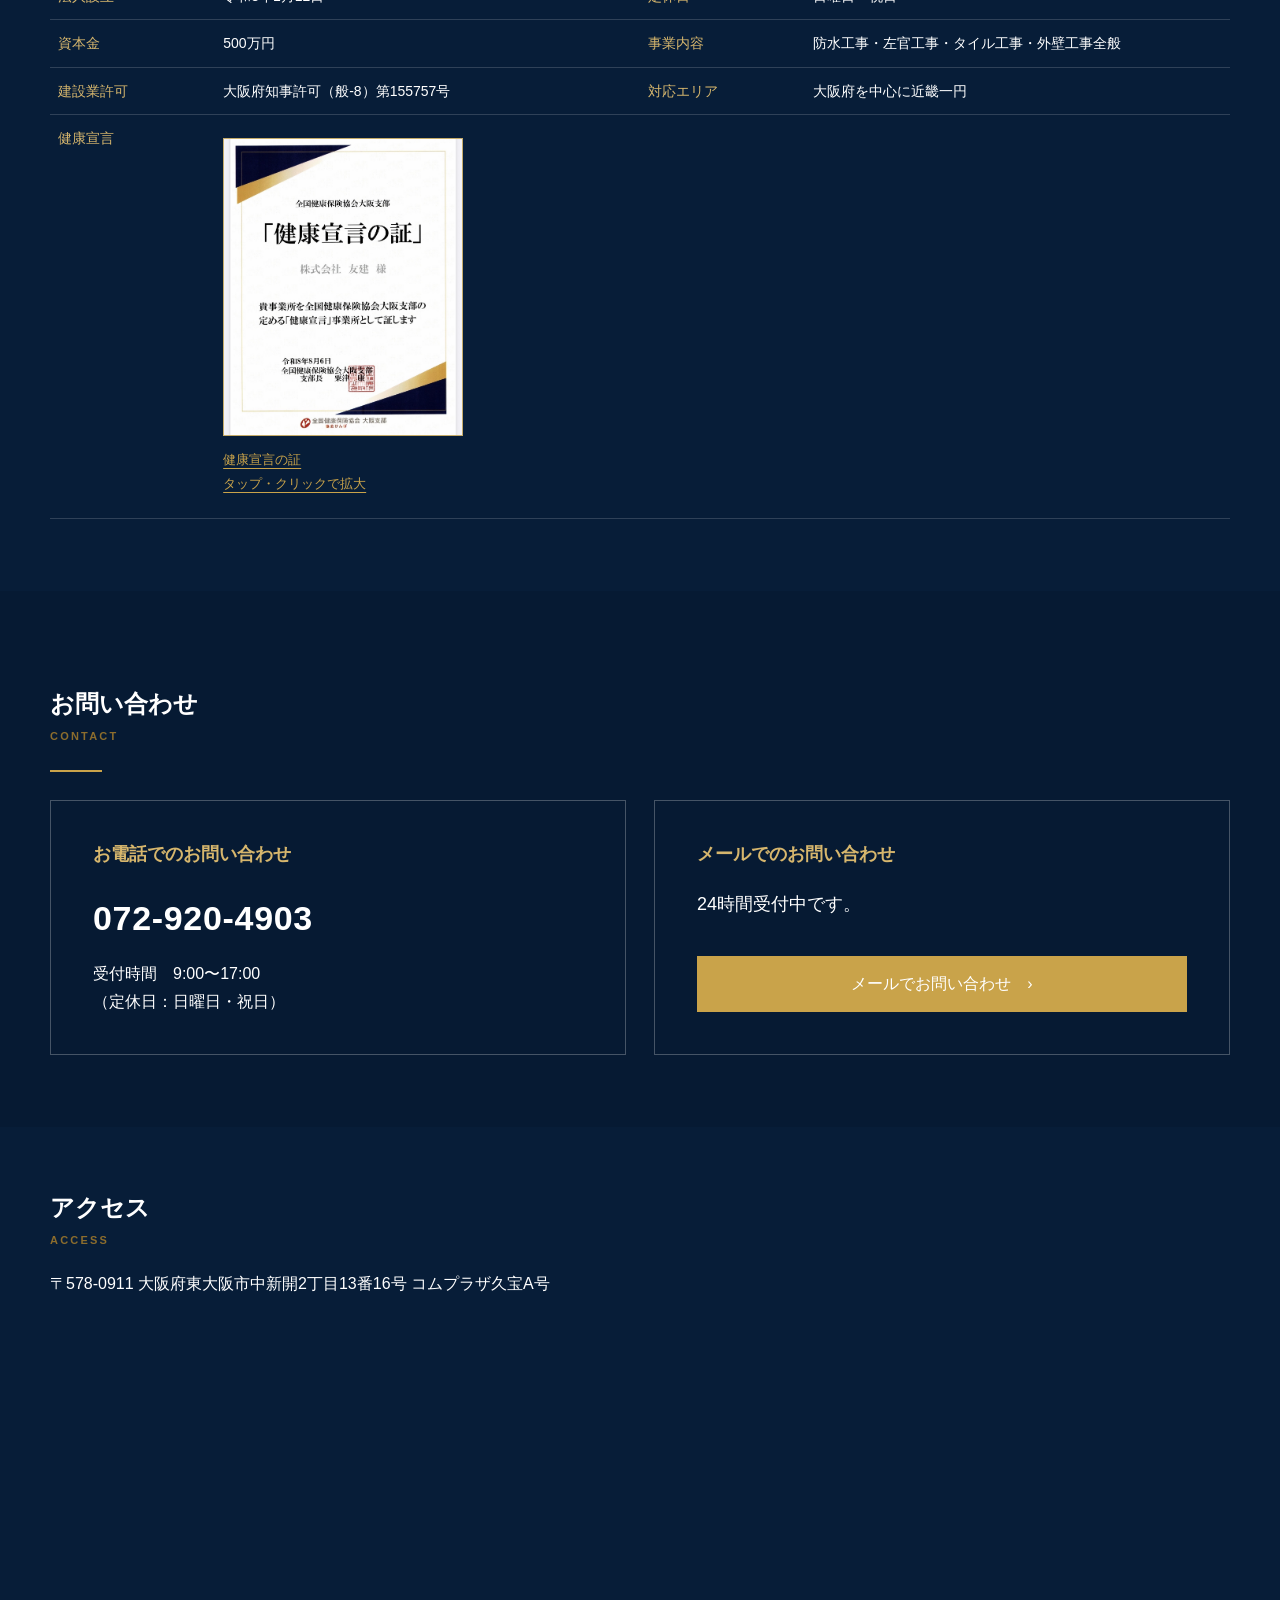
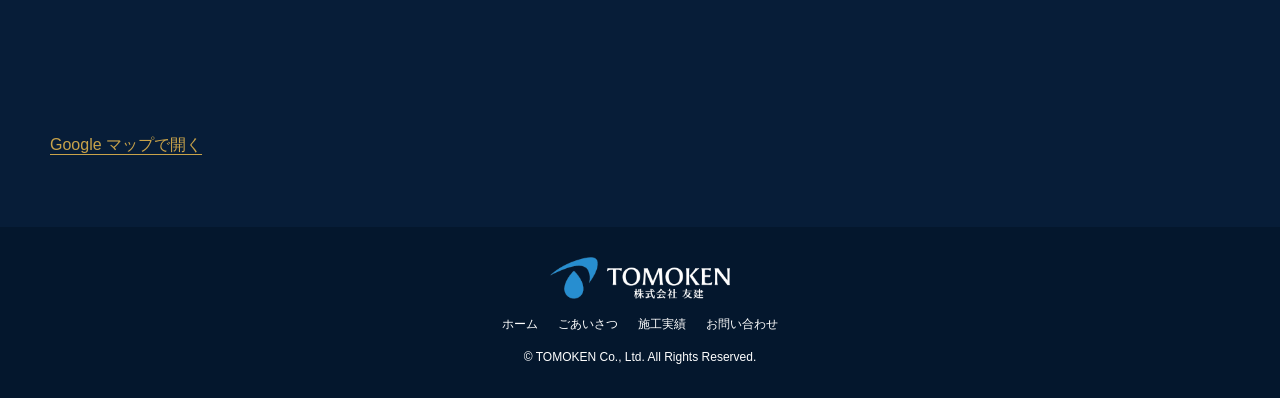
==== commit 5f110274: "Show clickable health declaration certificate" ====
--- a/preview/original.html
+++ b/preview/original.html
@@ -1,4 +1,4 @@
-<!doctype html><html lang="ja"><head><meta charset="utf-8"><meta name="viewport" content="width=device-width,initial-scale=1"><meta name="robots" content="noindex,nofollow"><title>株式会社 友建｜TOMOKEN</title><meta name="description" content="株式会社友建｜外壁修繕工事・防水工事・左官工事・タイル工事・外壁工事全般"><link rel="stylesheet" href="style.css?v=compact-a1"><link rel="stylesheet" href="gallery.css?v=compare1"></head><body class="original-variant"><div class="preview-bar">確認用 SAMPLE <a href="original.html">A：ご提供写真の採用案</a><a href="index.html">B：新画像案</a></div>
+<!doctype html><html lang="ja"><head><meta charset="utf-8"><meta name="viewport" content="width=device-width,initial-scale=1"><meta name="robots" content="noindex,nofollow"><title>株式会社 友建｜TOMOKEN</title><meta name="description" content="株式会社友建｜外壁修繕工事・防水工事・左官工事・タイル工事・外壁工事全般"><link rel="stylesheet" href="style.css?v=certificate2"><link rel="stylesheet" href="gallery.css?v=compare1"></head><body class="original-variant"><div class="preview-bar">確認用 SAMPLE <a href="original.html">A：ご提供写真の採用案</a><a href="index.html">B：新画像案</a></div>
 <header class="header"><nav class="nav"><a href="#home"><img class="logo" src="assets/logo_white.png" alt="株式会社 友建 TOMOKEN"></a><button class="menu" aria-label="メニュー">☰</button><div class="navlinks"><a href="#home">ホーム<br><small>HOME</small></a><a href="#greeting">ごあいさつ<br><small>MESSAGE</small></a><a href="#services">事業内容<br><small>SERVICE</small></a><a href="#works">施工実績<br><small>WORKS</small></a><a href="#contact">お問い合わせ<br><small>CONTACT</small></a></div></nav></header>
 <main id="home">
 <section class="hero"><div class="hero-visual"><img src="assets/hero-client.jpeg" alt="青空と緑に囲まれた高層ビル" fetchpriority="high"></div><div class="hero-inner"><h1 class="original-hero-title"><span class="hero-opening">建物の価値を</span><span class="hero-emphasis">守り、</span><span class="hero-future">未来へつなぐ。</span></h1><p>確かな技術と誠実な施工で、<br>安心・安全な建物を支え続けます。</p></div></section>
@@ -10,7 +10,7 @@
 <div class="work-card" id="work-plaster"><div class="pair"><div><a class="image-link" href="assets/pairs/plaster_before.jpeg" data-lightbox aria-label="左官 Beforeの写真を拡大"><img src="assets/pairs/plaster_before.jpeg" alt="左官 Before" loading="lazy"></a><div class="label">施工前 · タップで拡大</div></div><div><a class="image-link" href="assets/pairs/plaster_after.jpeg" data-lightbox aria-label="左官 Afterの写真を拡大"><img src="assets/pairs/plaster_after.jpeg" alt="左官 After" loading="lazy"></a><div class="label after">施工後 · タップで拡大</div></div></div><h3>左官工事</h3></div>
 <div class="work-card" id="work-tile"><div class="pair"><div><a class="image-link" href="assets/pairs/tile_before.jpeg" data-lightbox aria-label="タイル Beforeの写真を拡大"><img src="assets/pairs/tile_before.jpeg" alt="タイル Before" loading="lazy"></a><div class="label">施工前 · タップで拡大</div></div><div><a class="image-link" href="assets/pairs/tile_after.jpeg" data-lightbox aria-label="タイル Afterの写真を拡大"><img src="assets/pairs/tile_after.jpeg" alt="タイル After" loading="lazy"></a><div class="label after">施工後 · タップで拡大</div></div></div><h3>タイル工事</h3></div>
 </div></div></section>
-<section class="company"><div class="company-inner"><h2>会社概要<span class="en">COMPANY</span></h2><div class="goldline"></div><table><tbody><tr><td>会社名</td><td>株式会社 友建</td></tr><tr class="address-row"><td>所在地</td><td>〒578-0911<br>大阪府東大阪市中新開2丁目13番16号<br>コムプラザ久宝A号</td></tr><tr><td>代表者</td><td>代表取締役　山岡 友尚</td><td>電話番号</td><td>072-920-4903</td></tr><tr><td>創業</td><td>平成27年1月</td><td>営業時間</td><td>9:00〜17:00</td></tr><tr><td>法人設立</td><td>令和3年1月12日</td><td>定休日</td><td>日曜日・祝日</td></tr><tr><td>資本金</td><td>500万円</td><td>事業内容</td><td>防水工事・左官工事・タイル工事・外壁工事全般</td></tr><tr><td>建設業許可</td><td>大阪府知事許可（般-8）第155757号</td><td>対応エリア</td><td>大阪府を中心に近畿一円</td></tr><tr><td>健康宣言</td><td colspan="3"><a class="certificate-link" href="assets/health-declaration.jpeg" data-lightbox>健康宣言の証を見る（拡大表示）</a></td></tr></tbody></table></div></section>
+<section id="company" class="company"><div class="company-inner"><h2>会社概要<span class="en">COMPANY</span></h2><div class="goldline"></div><table><tbody><tr><td>会社名</td><td>株式会社 友建</td></tr><tr class="address-row"><td>所在地</td><td>〒578-0911<br>大阪府東大阪市中新開2丁目13番16号<br>コムプラザ久宝A号</td></tr><tr><td>代表者</td><td>代表取締役　山岡 友尚</td><td>電話番号</td><td>072-920-4903</td></tr><tr><td>創業</td><td>平成27年1月</td><td>営業時間</td><td>9:00〜17:00</td></tr><tr><td>法人設立</td><td>令和3年1月12日</td><td>定休日</td><td>日曜日・祝日</td></tr><tr><td>資本金</td><td>500万円</td><td>事業内容</td><td>防水工事・左官工事・タイル工事・外壁工事全般</td></tr><tr><td>建設業許可</td><td>大阪府知事許可（般-8）第155757号</td><td>対応エリア</td><td>大阪府を中心に近畿一円</td></tr><tr><td>健康宣言</td><td colspan="3"><a class="certificate-link" href="assets/health-declaration.jpeg" data-lightbox><img class="certificate-thumbnail" src="assets/health-declaration.jpeg" alt="株式会社友建 健康宣言の証" loading="lazy"><span>健康宣言の証<br>タップ・クリックで拡大</span></a></td></tr></tbody></table></div></section>
 <section id="contact" class="contact"><div class="contact-inner"><h2>お問い合わせ<span class="en">CONTACT</span></h2><div class="goldline"></div><div class="contact-grid"><div class="contact-card"><h3>お電話でのお問い合わせ</h3><div class="phone-number">072-920-4903</div><div class="hours">受付時間　9:00〜17:00<br>（定休日：日曜日・祝日）</div></div><div class="contact-card"><h3>メールでのお問い合わせ</h3><div class="email-note">24時間受付中です。</div><a class="btn gold" href="mailto:t.08079350380@icloud.com?subject=ホームページからのお問い合わせ">メールでお問い合わせ　›</a></div></div></div></section>
 <section class="access" aria-labelledby="access-heading"><div class="company-inner"><h2 id="access-heading">アクセス<span class="en">ACCESS</span></h2><p>〒578-0911 大阪府東大阪市中新開2丁目13番16号 コムプラザ久宝A号</p><iframe title="株式会社友建 所在地の地図" src="https://maps.google.com/maps?q=%E5%A4%A7%E9%98%AA%E5%BA%9C%E6%9D%B1%E5%A4%A7%E9%98%AA%E5%B8%82%E4%B8%AD%E6%96%B0%E9%96%8B2%E4%B8%81%E7%9B%AE13%E7%95%AA16%E5%8F%B7&output=embed" loading="lazy" referrerpolicy="no-referrer-when-downgrade" allowfullscreen></iframe><p><a class="certificate-link" href="https://www.google.com/maps/search/?api=1&query=%E5%A4%A7%E9%98%AA%E5%BA%9C%E6%9D%B1%E5%A4%A7%E9%98%AA%E5%B8%82%E4%B8%AD%E6%96%B0%E9%96%8B2%E4%B8%81%E7%9B%AE13%E7%95%AA16%E5%8F%B7" target="_blank" rel="noopener noreferrer">Google マップで開く</a></p></div></section></main><footer class="footer"><img src="assets/logo_white.png" alt="株式会社友建"><nav><a href="#home">ホーム</a><a href="#greeting">ごあいさつ</a><a href="#works">施工実績</a><a href="#contact">お問い合わせ</a></nav><div>© TOMOKEN Co., Ltd. All Rights Reserved.</div></footer>
 <script>document.querySelector('.menu').addEventListener('click',()=>document.querySelector('.navlinks').classList.toggle('open'));document.querySelectorAll('.navlinks a').forEach(a=>a.addEventListener('click',()=>document.querySelector('.navlinks').classList.remove('open')));</script><dialog id="image-viewer" aria-label="画像の拡大表示"><button type="button" class="viewer-close" aria-label="拡大表示を閉じる">閉じる ×</button><img alt=""><p class="viewer-caption"></p></dialog><script src="gallery-compare.js?v=compare1"></script></body></html>
--- a/preview/style.css
+++ b/preview/style.css
@@ -36,3 +36,6 @@
 
 /* Compact mobile hero, anchored to the photograph's top edge. */
 @media(max-width:700px){.original-variant .hero{min-height:520px}.original-variant .hero-inner{padding:46px 24px 42px}.original-variant .hero-visual img{object-position:43% top}}
+
+/* Show the certificate itself, with a full-image enlargement link. */
+.original-variant .certificate-link{display:inline-flex;flex-direction:column;align-items:flex-start;gap:12px;padding:12px 0;color:var(--gold)}.original-variant .certificate-thumbnail{display:block;width:240px;max-width:100%;height:auto;object-fit:contain;background:#fff;border:1px solid #c5ab69}.original-variant .certificate-link span{font-size:13px;line-height:1.8}.original-variant #company{scroll-margin-top:100px}@media(max-width:700px){.original-variant .certificate-thumbnail{width:200px}}
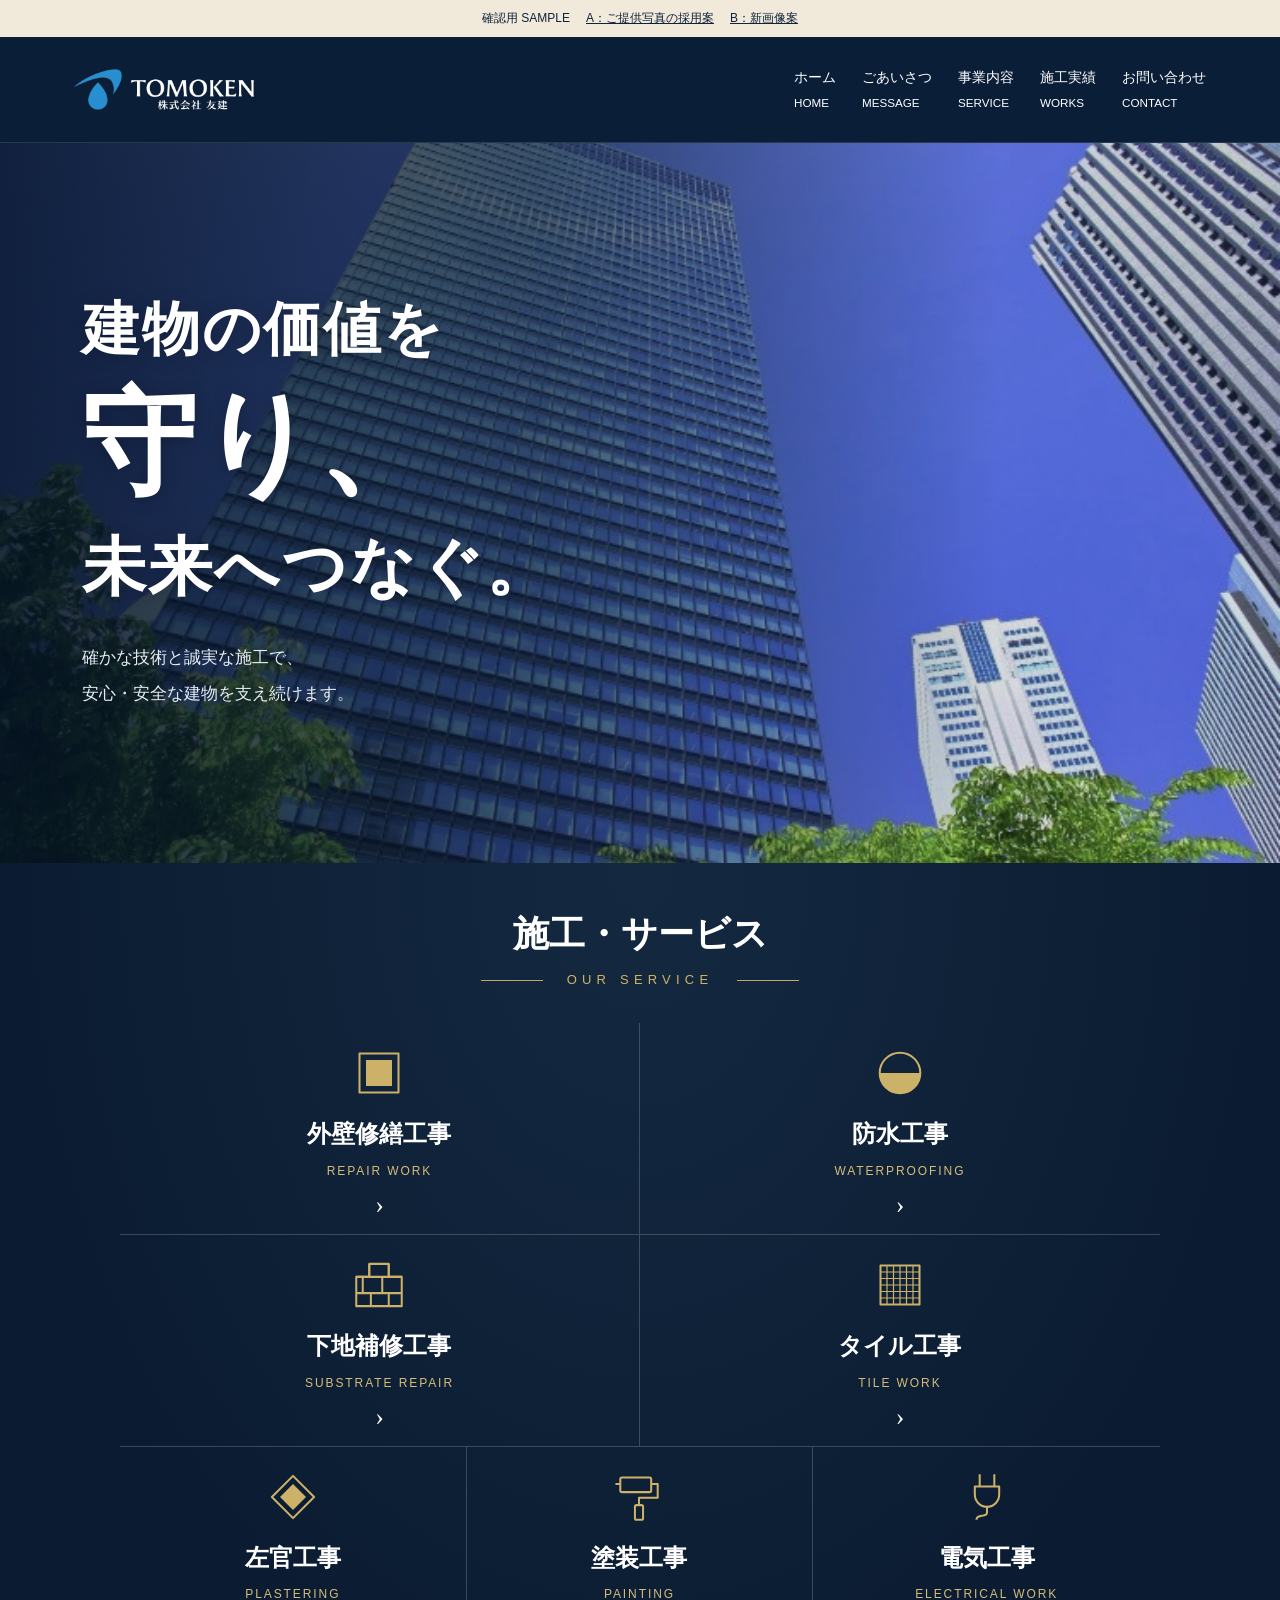
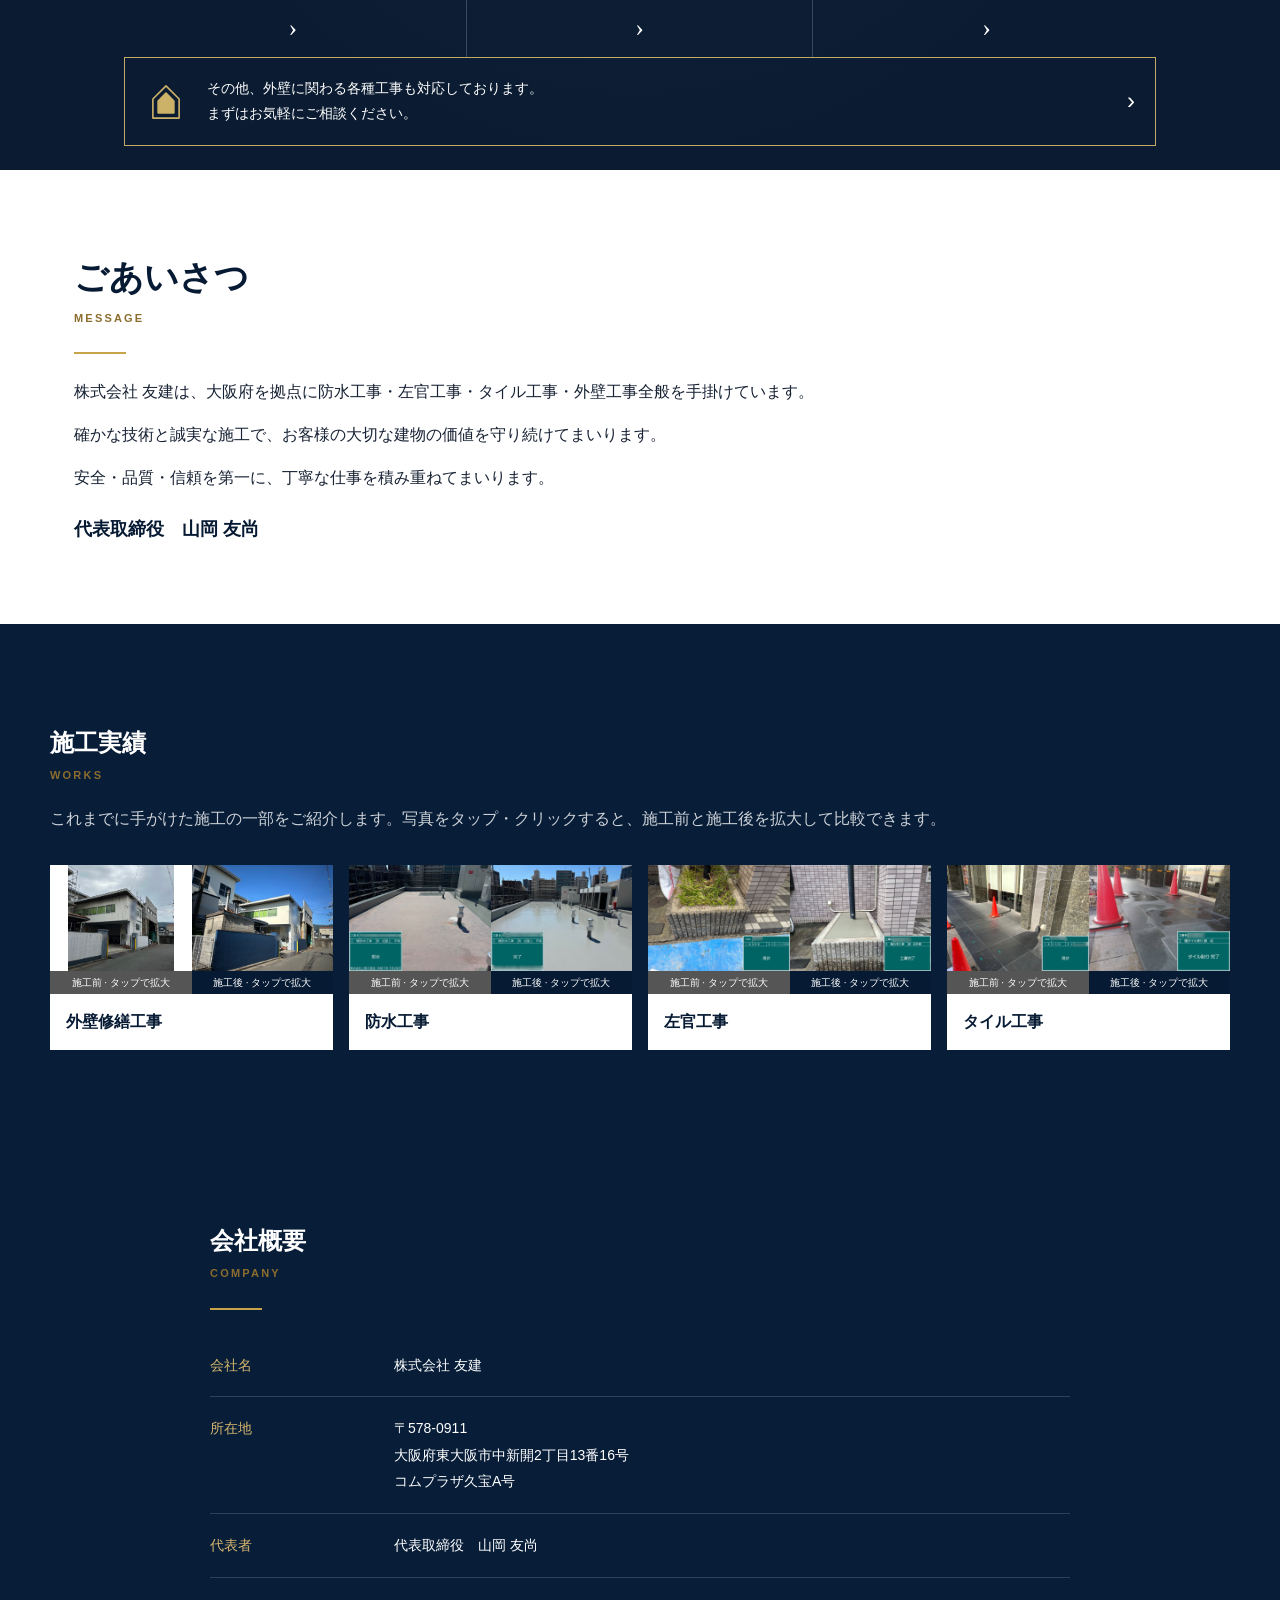
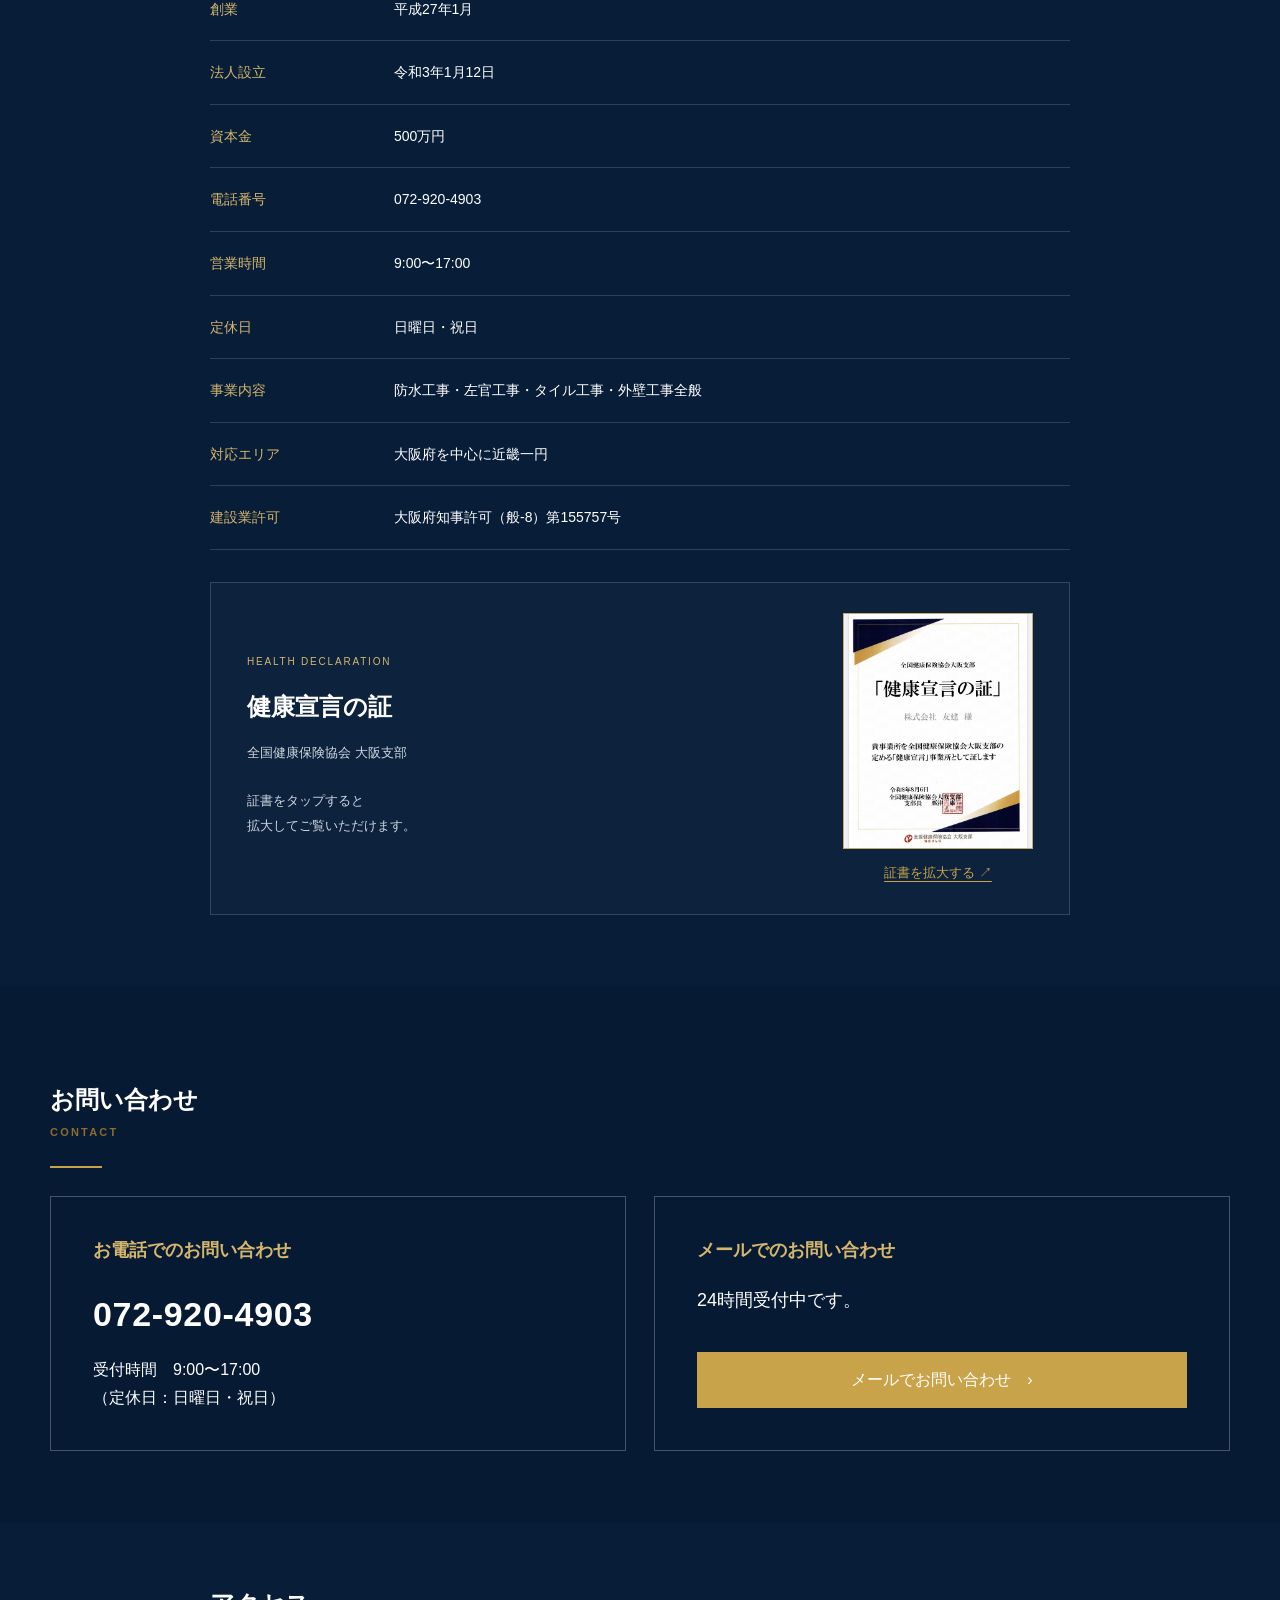
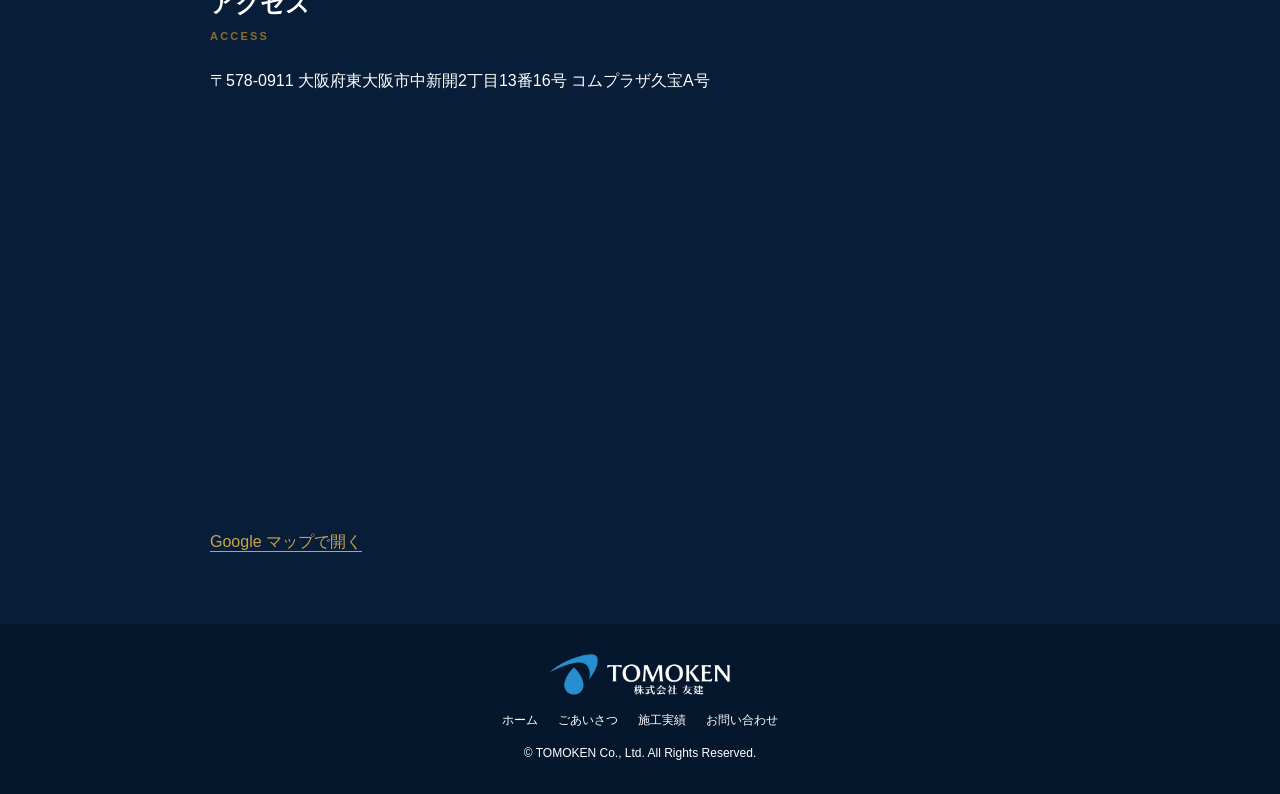
==== commit 2f8b7880: "Align company details and balance certificate presentation" ====
--- a/preview/original.html
+++ b/preview/original.html
@@ -1,4 +1,4 @@
-<!doctype html><html lang="ja"><head><meta charset="utf-8"><meta name="viewport" content="width=device-width,initial-scale=1"><meta name="robots" content="noindex,nofollow"><title>株式会社 友建｜TOMOKEN</title><meta name="description" content="株式会社友建｜外壁修繕工事・防水工事・左官工事・タイル工事・外壁工事全般"><link rel="stylesheet" href="style.css?v=certificate2"><link rel="stylesheet" href="gallery.css?v=compare1"></head><body class="original-variant"><div class="preview-bar">確認用 SAMPLE <a href="original.html">A：ご提供写真の採用案</a><a href="index.html">B：新画像案</a></div>
+<!doctype html><html lang="ja"><head><meta charset="utf-8"><meta name="viewport" content="width=device-width,initial-scale=1"><meta name="robots" content="noindex,nofollow"><title>株式会社 友建｜TOMOKEN</title><meta name="description" content="株式会社友建｜外壁修繕工事・防水工事・左官工事・タイル工事・外壁工事全般"><link rel="stylesheet" href="style.css?v=company3"><link rel="stylesheet" href="gallery.css?v=compare1"></head><body class="original-variant"><div class="preview-bar">確認用 SAMPLE <a href="original.html">A：ご提供写真の採用案</a><a href="index.html">B：新画像案</a></div>
 <header class="header"><nav class="nav"><a href="#home"><img class="logo" src="assets/logo_white.png" alt="株式会社 友建 TOMOKEN"></a><button class="menu" aria-label="メニュー">☰</button><div class="navlinks"><a href="#home">ホーム<br><small>HOME</small></a><a href="#greeting">ごあいさつ<br><small>MESSAGE</small></a><a href="#services">事業内容<br><small>SERVICE</small></a><a href="#works">施工実績<br><small>WORKS</small></a><a href="#contact">お問い合わせ<br><small>CONTACT</small></a></div></nav></header>
 <main id="home">
 <section class="hero"><div class="hero-visual"><img src="assets/hero-client.jpeg" alt="青空と緑に囲まれた高層ビル" fetchpriority="high"></div><div class="hero-inner"><h1 class="original-hero-title"><span class="hero-opening">建物の価値を</span><span class="hero-emphasis">守り、</span><span class="hero-future">未来へつなぐ。</span></h1><p>確かな技術と誠実な施工で、<br>安心・安全な建物を支え続けます。</p></div></section>
@@ -10,7 +10,7 @@
 <div class="work-card" id="work-plaster"><div class="pair"><div><a class="image-link" href="assets/pairs/plaster_before.jpeg" data-lightbox aria-label="左官 Beforeの写真を拡大"><img src="assets/pairs/plaster_before.jpeg" alt="左官 Before" loading="lazy"></a><div class="label">施工前 · タップで拡大</div></div><div><a class="image-link" href="assets/pairs/plaster_after.jpeg" data-lightbox aria-label="左官 Afterの写真を拡大"><img src="assets/pairs/plaster_after.jpeg" alt="左官 After" loading="lazy"></a><div class="label after">施工後 · タップで拡大</div></div></div><h3>左官工事</h3></div>
 <div class="work-card" id="work-tile"><div class="pair"><div><a class="image-link" href="assets/pairs/tile_before.jpeg" data-lightbox aria-label="タイル Beforeの写真を拡大"><img src="assets/pairs/tile_before.jpeg" alt="タイル Before" loading="lazy"></a><div class="label">施工前 · タップで拡大</div></div><div><a class="image-link" href="assets/pairs/tile_after.jpeg" data-lightbox aria-label="タイル Afterの写真を拡大"><img src="assets/pairs/tile_after.jpeg" alt="タイル After" loading="lazy"></a><div class="label after">施工後 · タップで拡大</div></div></div><h3>タイル工事</h3></div>
 </div></div></section>
-<section id="company" class="company"><div class="company-inner"><h2>会社概要<span class="en">COMPANY</span></h2><div class="goldline"></div><table><tbody><tr><td>会社名</td><td>株式会社 友建</td></tr><tr class="address-row"><td>所在地</td><td>〒578-0911<br>大阪府東大阪市中新開2丁目13番16号<br>コムプラザ久宝A号</td></tr><tr><td>代表者</td><td>代表取締役　山岡 友尚</td><td>電話番号</td><td>072-920-4903</td></tr><tr><td>創業</td><td>平成27年1月</td><td>営業時間</td><td>9:00〜17:00</td></tr><tr><td>法人設立</td><td>令和3年1月12日</td><td>定休日</td><td>日曜日・祝日</td></tr><tr><td>資本金</td><td>500万円</td><td>事業内容</td><td>防水工事・左官工事・タイル工事・外壁工事全般</td></tr><tr><td>建設業許可</td><td>大阪府知事許可（般-8）第155757号</td><td>対応エリア</td><td>大阪府を中心に近畿一円</td></tr><tr><td>健康宣言</td><td colspan="3"><a class="certificate-link" href="assets/health-declaration.jpeg" data-lightbox><img class="certificate-thumbnail" src="assets/health-declaration.jpeg" alt="株式会社友建 健康宣言の証" loading="lazy"><span>健康宣言の証<br>タップ・クリックで拡大</span></a></td></tr></tbody></table></div></section>
+<section id="company" class="company"><div class="company-inner"><h2>会社概要<span class="en">COMPANY</span></h2><div class="goldline"></div><dl class="company-facts"><div class="company-fact"><dt>会社名</dt><dd>株式会社 友建</dd></div><div class="company-fact"><dt>所在地</dt><dd>〒578-0911<br>大阪府東大阪市中新開2丁目13番16号<br>コムプラザ久宝A号</dd></div><div class="company-fact"><dt>代表者</dt><dd>代表取締役　山岡 友尚</dd></div><div class="company-fact"><dt>創業</dt><dd>平成27年1月</dd></div><div class="company-fact"><dt>法人設立</dt><dd>令和3年1月12日</dd></div><div class="company-fact"><dt>資本金</dt><dd>500万円</dd></div><div class="company-fact"><dt>電話番号</dt><dd>072-920-4903</dd></div><div class="company-fact"><dt>営業時間</dt><dd>9:00〜17:00</dd></div><div class="company-fact"><dt>定休日</dt><dd>日曜日・祝日</dd></div><div class="company-fact"><dt>事業内容</dt><dd>防水工事・左官工事・タイル工事・外壁工事全般</dd></div><div class="company-fact"><dt>対応エリア</dt><dd>大阪府を中心に近畿一円</dd></div><div class="company-fact"><dt>建設業許可</dt><dd>大阪府知事許可（般-8）第155757号</dd></div></dl><div class="company-certificate"><div><span class="certificate-eyebrow">HEALTH DECLARATION</span><h3>健康宣言の証</h3><p>全国健康保険協会 大阪支部</p><p class="certificate-hint">証書をタップすると<br>拡大してご覧いただけます。</p></div><a class="certificate-link" href="assets/health-declaration.jpeg" data-lightbox><img class="certificate-thumbnail" src="assets/health-declaration.jpeg" alt="株式会社友建 健康宣言の証" loading="lazy"><span>証書を拡大する ↗</span></a></div></div></section>
 <section id="contact" class="contact"><div class="contact-inner"><h2>お問い合わせ<span class="en">CONTACT</span></h2><div class="goldline"></div><div class="contact-grid"><div class="contact-card"><h3>お電話でのお問い合わせ</h3><div class="phone-number">072-920-4903</div><div class="hours">受付時間　9:00〜17:00<br>（定休日：日曜日・祝日）</div></div><div class="contact-card"><h3>メールでのお問い合わせ</h3><div class="email-note">24時間受付中です。</div><a class="btn gold" href="mailto:t.08079350380@icloud.com?subject=ホームページからのお問い合わせ">メールでお問い合わせ　›</a></div></div></div></section>
 <section class="access" aria-labelledby="access-heading"><div class="company-inner"><h2 id="access-heading">アクセス<span class="en">ACCESS</span></h2><p>〒578-0911 大阪府東大阪市中新開2丁目13番16号 コムプラザ久宝A号</p><iframe title="株式会社友建 所在地の地図" src="https://maps.google.com/maps?q=%E5%A4%A7%E9%98%AA%E5%BA%9C%E6%9D%B1%E5%A4%A7%E9%98%AA%E5%B8%82%E4%B8%AD%E6%96%B0%E9%96%8B2%E4%B8%81%E7%9B%AE13%E7%95%AA16%E5%8F%B7&output=embed" loading="lazy" referrerpolicy="no-referrer-when-downgrade" allowfullscreen></iframe><p><a class="certificate-link" href="https://www.google.com/maps/search/?api=1&query=%E5%A4%A7%E9%98%AA%E5%BA%9C%E6%9D%B1%E5%A4%A7%E9%98%AA%E5%B8%82%E4%B8%AD%E6%96%B0%E9%96%8B2%E4%B8%81%E7%9B%AE13%E7%95%AA16%E5%8F%B7" target="_blank" rel="noopener noreferrer">Google マップで開く</a></p></div></section></main><footer class="footer"><img src="assets/logo_white.png" alt="株式会社友建"><nav><a href="#home">ホーム</a><a href="#greeting">ごあいさつ</a><a href="#works">施工実績</a><a href="#contact">お問い合わせ</a></nav><div>© TOMOKEN Co., Ltd. All Rights Reserved.</div></footer>
 <script>document.querySelector('.menu').addEventListener('click',()=>document.querySelector('.navlinks').classList.toggle('open'));document.querySelectorAll('.navlinks a').forEach(a=>a.addEventListener('click',()=>document.querySelector('.navlinks').classList.remove('open')));</script><dialog id="image-viewer" aria-label="画像の拡大表示"><button type="button" class="viewer-close" aria-label="拡大表示を閉じる">閉じる ×</button><img alt=""><p class="viewer-caption"></p></dialog><script src="gallery-compare.js?v=compare1"></script></body></html>
--- a/preview/style.css
+++ b/preview/style.css
@@ -39,3 +39,6 @@
 
 /* Show the certificate itself, with a full-image enlargement link. */
 .original-variant .certificate-link{display:inline-flex;flex-direction:column;align-items:flex-start;gap:12px;padding:12px 0;color:var(--gold)}.original-variant .certificate-thumbnail{display:block;width:240px;max-width:100%;height:auto;object-fit:contain;background:#fff;border:1px solid #c5ab69}.original-variant .certificate-link span{font-size:13px;line-height:1.8}.original-variant #company{scroll-margin-top:100px}@media(max-width:700px){.original-variant .certificate-thumbnail{width:200px}}
+
+/* Consistent company facts and a balanced certificate panel. */
+.original-variant .company-inner{max-width:860px}.company-facts{margin:0}.company-fact{display:grid;grid-template-columns:160px minmax(0,1fr);gap:24px;padding:18px 0;border-bottom:1px solid var(--line);font-size:14px;line-height:1.9}.company-fact dt{color:#d6b66d}.company-fact dd{margin:0}.company-certificate{margin-top:32px;padding:30px 36px;display:flex;align-items:center;justify-content:space-between;gap:32px;border:1px solid var(--line);background:rgba(255,255,255,.025)}.certificate-eyebrow{font-size:10px;letter-spacing:.18em;color:#d6b66d}.company-certificate h3{font-size:24px;margin:12px 0}.company-certificate p{font-size:13px;line-height:1.9;color:#ced7e1}.company-certificate .certificate-hint{margin-top:24px}.original-variant .company-certificate .certificate-link{padding:0;align-items:center;flex-shrink:0}.original-variant .company-certificate .certificate-thumbnail{width:190px}@media(max-width:600px){.company-fact{grid-template-columns:84px minmax(0,1fr);gap:16px;font-size:13px;padding:16px 0}.company-certificate{padding:24px 18px;gap:20px;flex-direction:column;align-items:center;text-align:center}.company-certificate h3{font-size:22px}.company-certificate .certificate-hint{display:none}.original-variant .company-certificate .certificate-thumbnail{width:210px}}
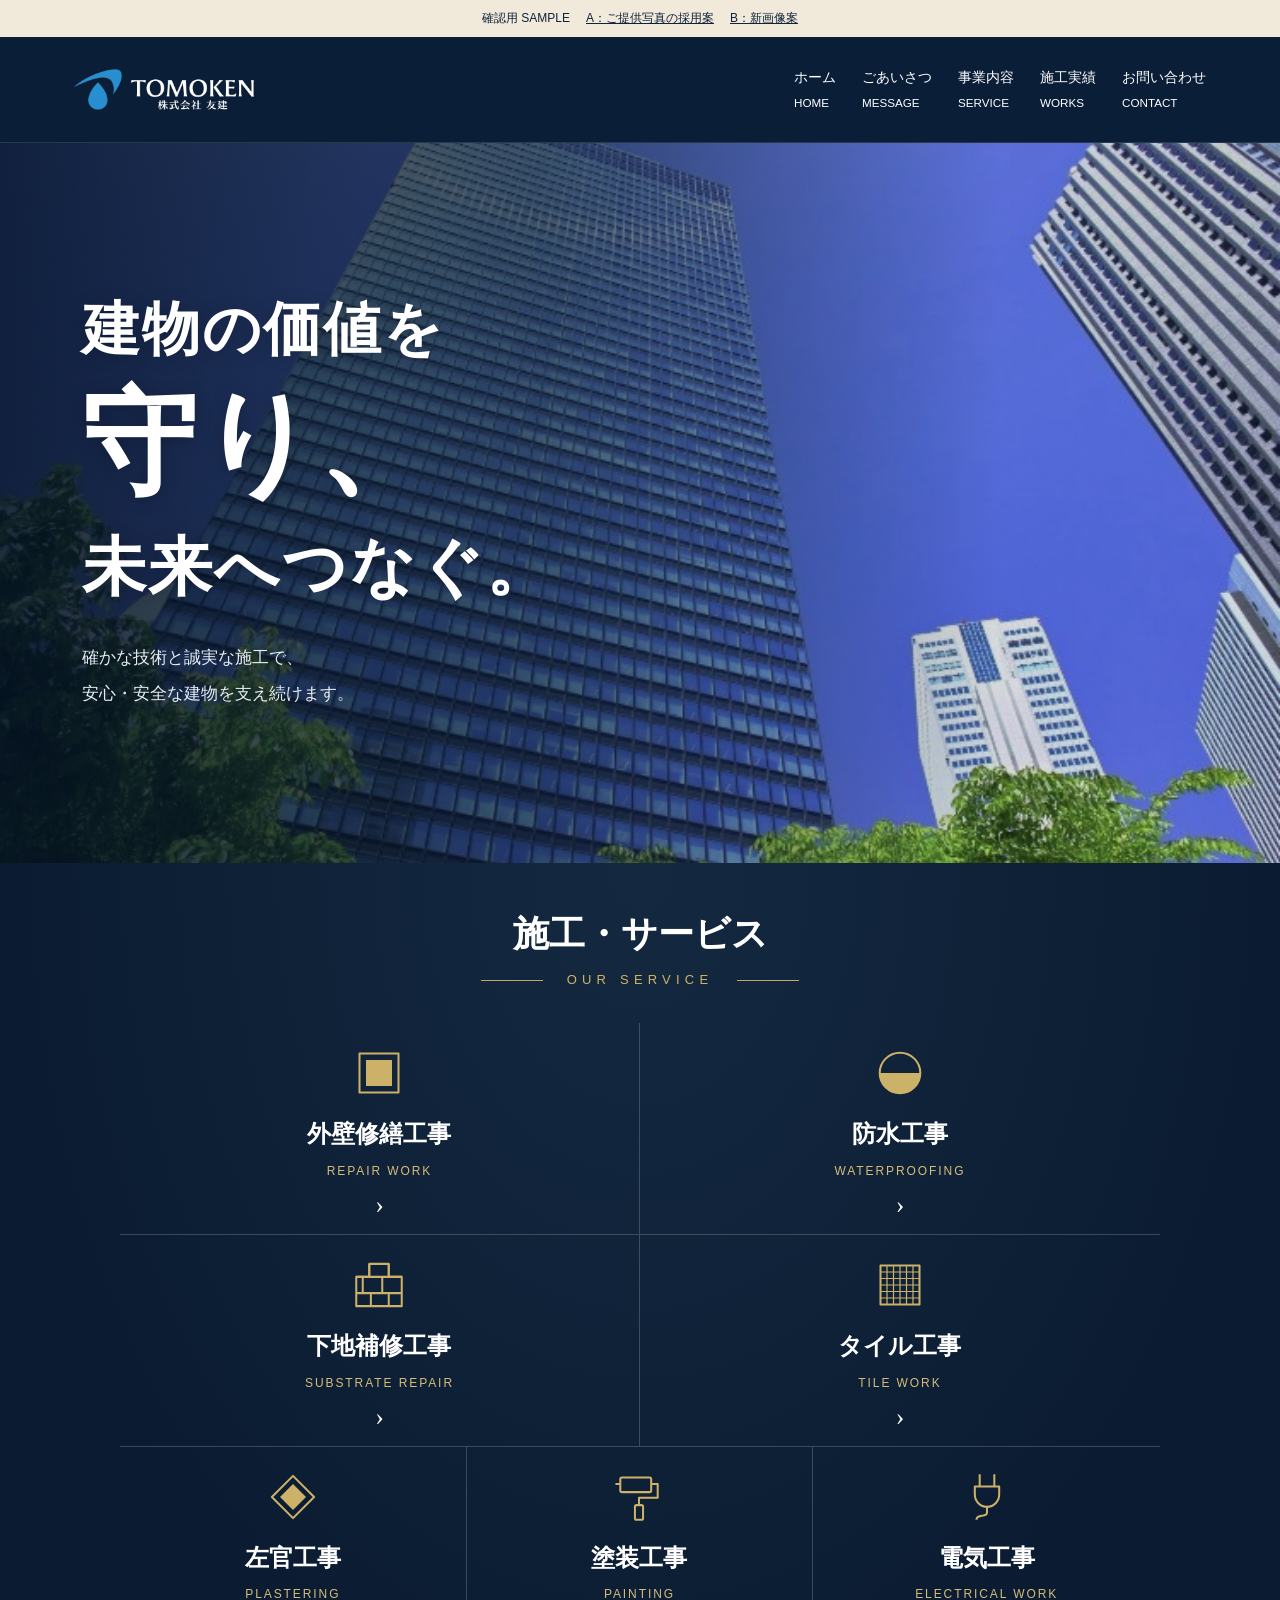
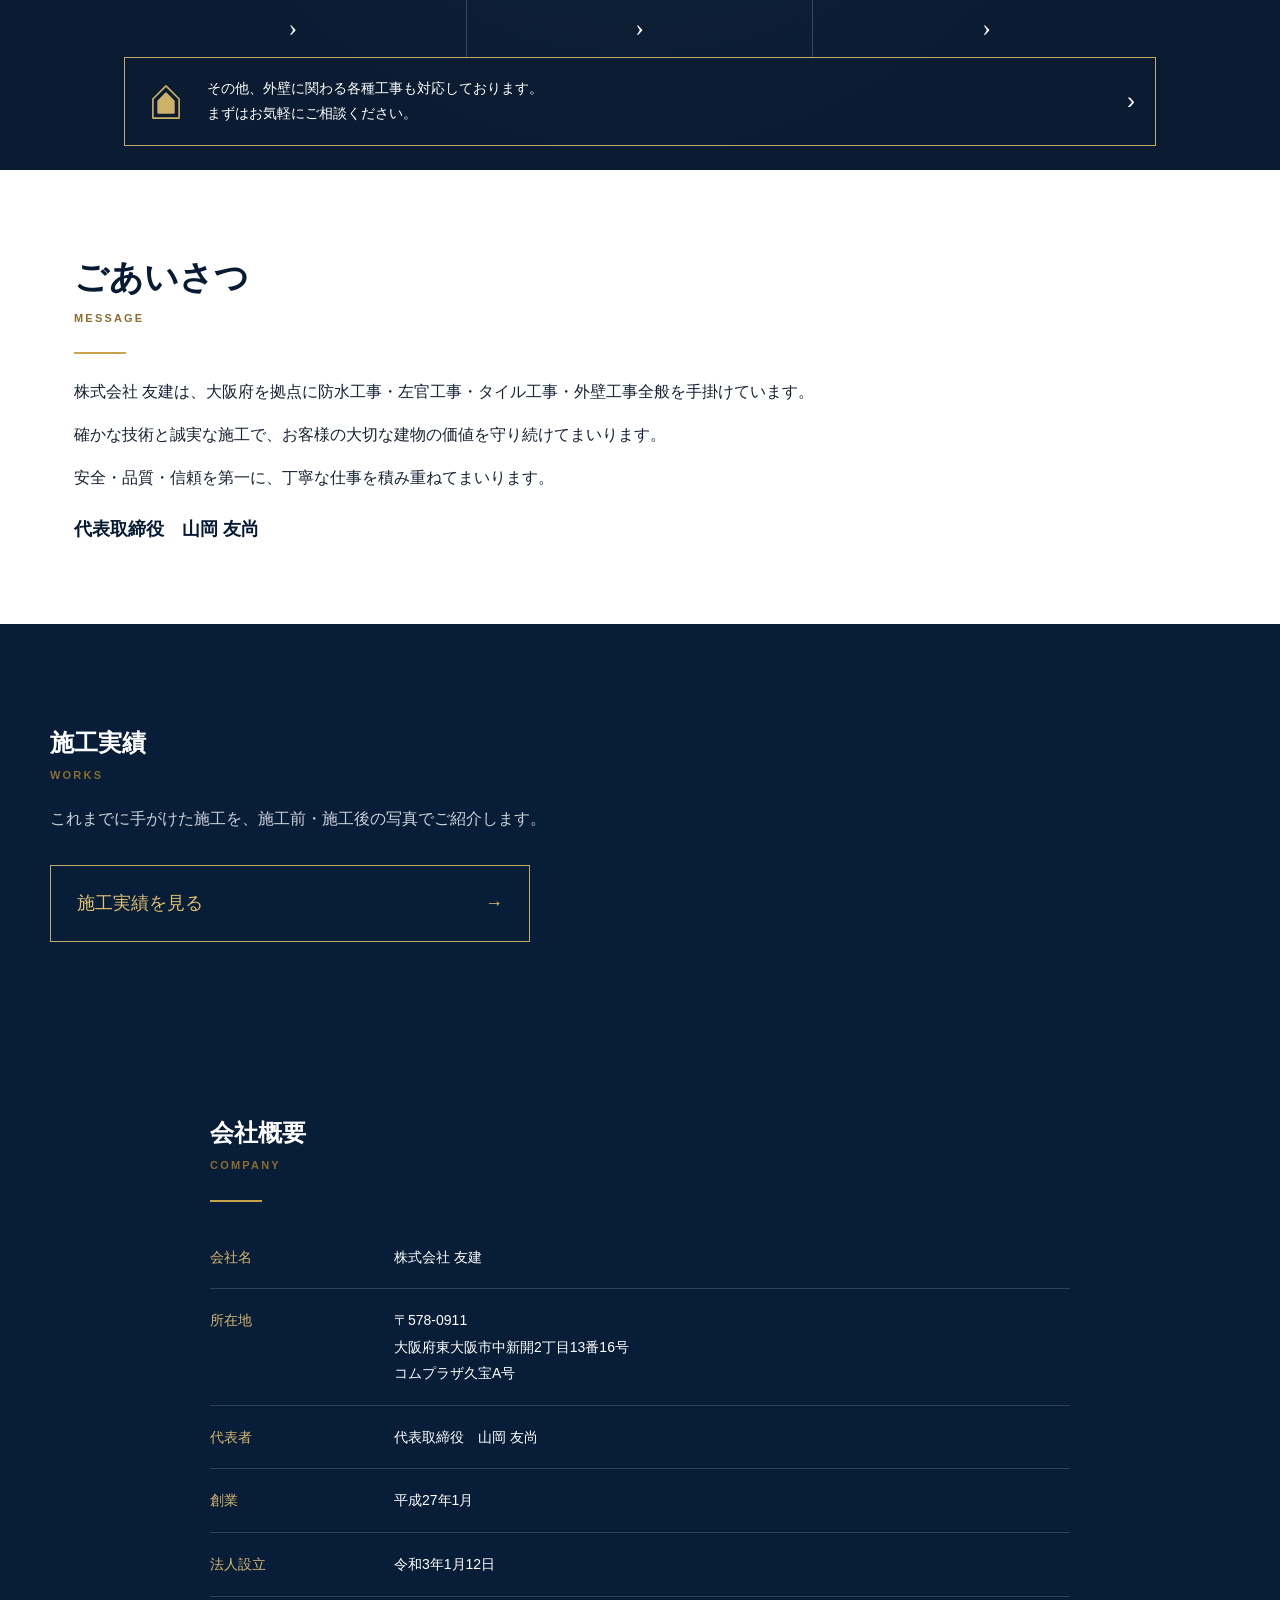
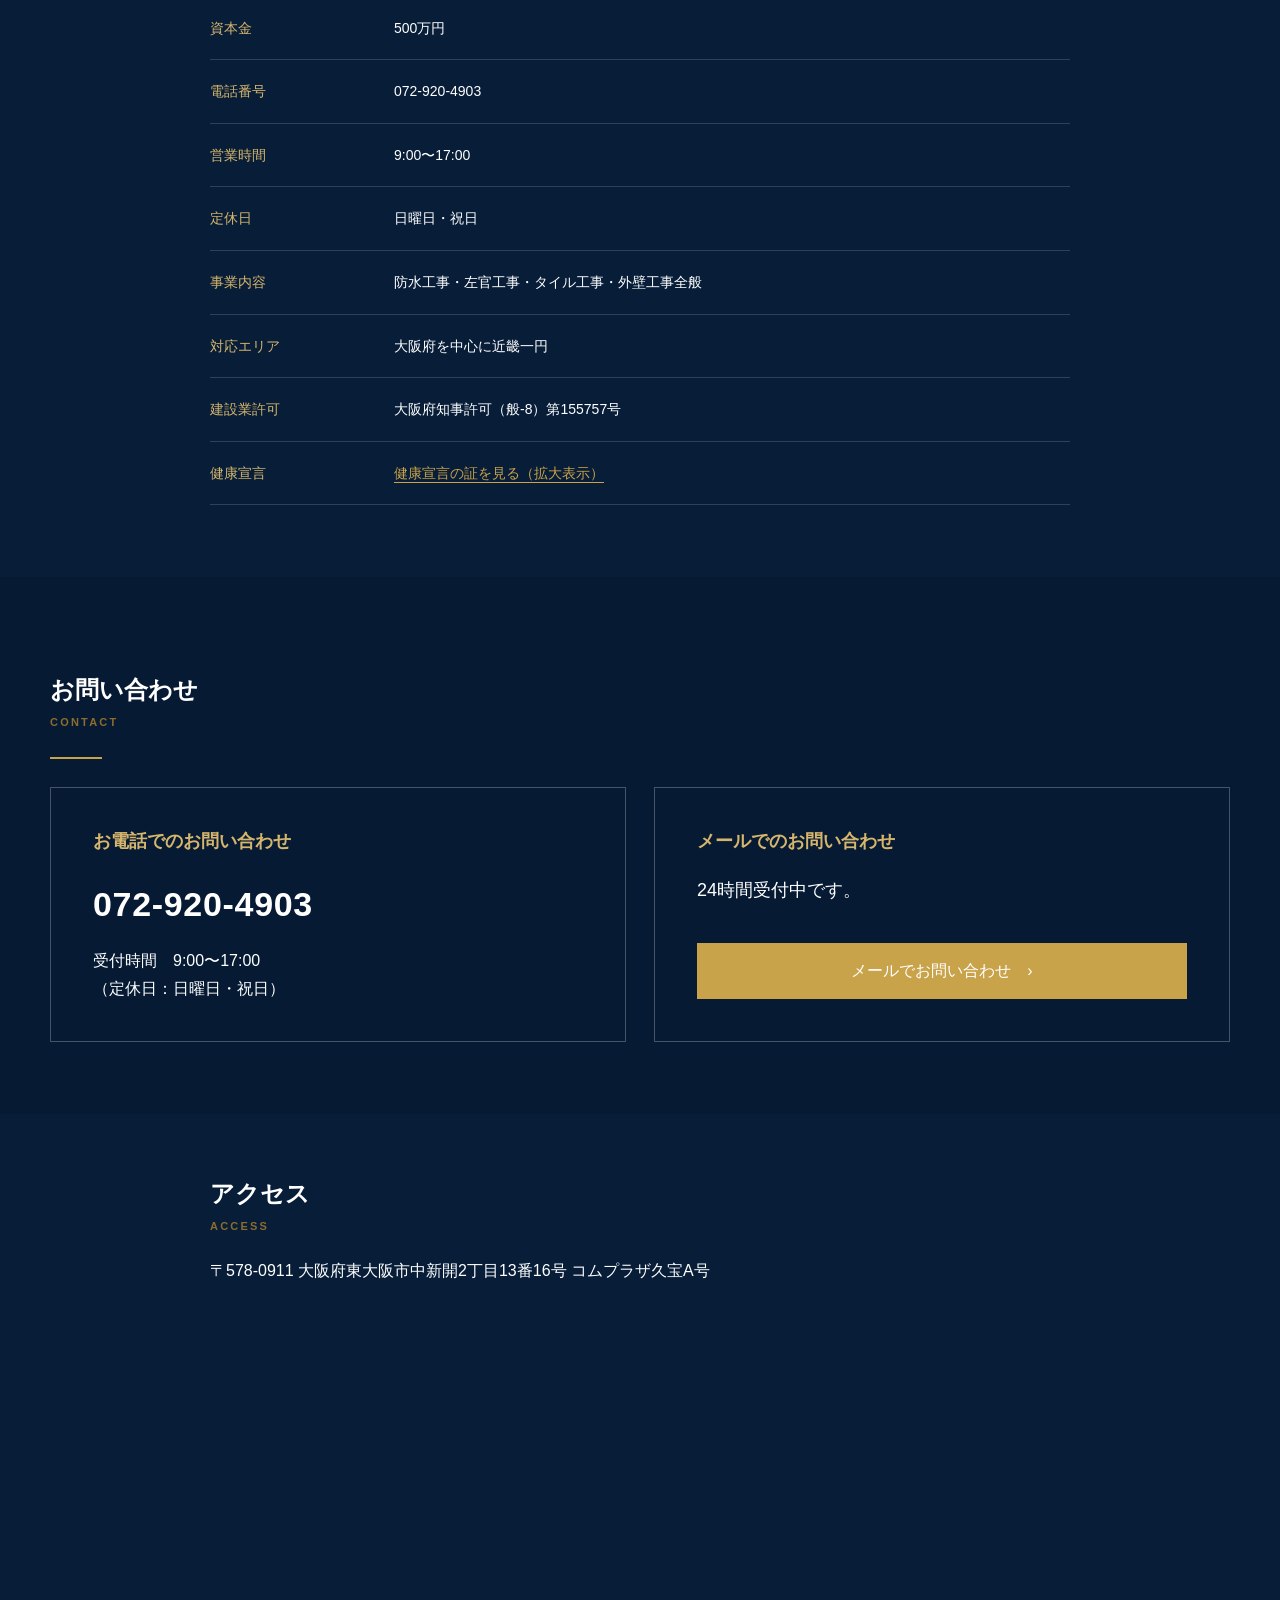
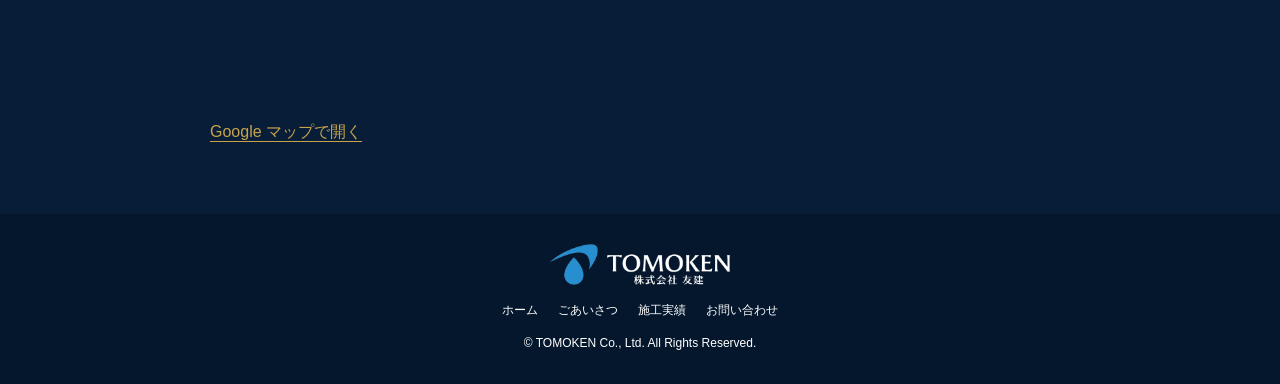
==== commit ec89d788: "Show project photos only on works page" ====
--- a/preview/original.html
+++ b/preview/original.html
@@ -1,17 +1,12 @@
-<!doctype html><html lang="ja"><head><meta charset="utf-8"><meta name="viewport" content="width=device-width,initial-scale=1"><meta name="robots" content="noindex,nofollow"><title>株式会社 友建｜TOMOKEN</title><meta name="description" content="株式会社友建｜外壁修繕工事・防水工事・左官工事・タイル工事・外壁工事全般"><link rel="stylesheet" href="style.css?v=company3"><link rel="stylesheet" href="gallery.css?v=compare1"></head><body class="original-variant"><div class="preview-bar">確認用 SAMPLE <a href="original.html">A：ご提供写真の採用案</a><a href="index.html">B：新画像案</a></div>
-<header class="header"><nav class="nav"><a href="#home"><img class="logo" src="assets/logo_white.png" alt="株式会社 友建 TOMOKEN"></a><button class="menu" aria-label="メニュー">☰</button><div class="navlinks"><a href="#home">ホーム<br><small>HOME</small></a><a href="#greeting">ごあいさつ<br><small>MESSAGE</small></a><a href="#services">事業内容<br><small>SERVICE</small></a><a href="#works">施工実績<br><small>WORKS</small></a><a href="#contact">お問い合わせ<br><small>CONTACT</small></a></div></nav></header>
+<!doctype html><html lang="ja"><head><meta charset="utf-8"><meta name="viewport" content="width=device-width,initial-scale=1"><meta name="robots" content="noindex,nofollow"><title>株式会社 友建｜TOMOKEN</title><meta name="description" content="株式会社友建｜外壁修繕工事・防水工事・左官工事・タイル工事・外壁工事全般"><link rel="stylesheet" href="style.css?v=works-page1"><link rel="stylesheet" href="gallery.css?v=compare1"></head><body class="original-variant"><div class="preview-bar">確認用 SAMPLE <a href="original.html">A：ご提供写真の採用案</a><a href="index.html">B：新画像案</a></div>
+<header class="header"><nav class="nav"><a href="#home"><img class="logo" src="assets/logo_white.png" alt="株式会社 友建 TOMOKEN"></a><button class="menu" aria-label="メニュー">☰</button><div class="navlinks"><a href="#home">ホーム<br><small>HOME</small></a><a href="#greeting">ごあいさつ<br><small>MESSAGE</small></a><a href="#services">事業内容<br><small>SERVICE</small></a><a href="works.html">施工実績<br><small>WORKS</small></a><a href="#contact">お問い合わせ<br><small>CONTACT</small></a></div></nav></header>
 <main id="home">
 <section class="hero"><div class="hero-visual"><img src="assets/hero-client.jpeg" alt="青空と緑に囲まれた高層ビル" fetchpriority="high"></div><div class="hero-inner"><h1 class="original-hero-title"><span class="hero-opening">建物の価値を</span><span class="hero-emphasis">守り、</span><span class="hero-future">未来へつなぐ。</span></h1><p>確かな技術と誠実な施工で、<br>安心・安全な建物を支え続けます。</p></div></section>
-<section id="services" class="services services-redesign"><div class="services-inner"><h2>施工・サービス<span>OUR SERVICE</span></h2><div class="service-grid"><a class="service service-0" href="#work-exterior"><svg viewBox="0 0 64 64" aria-hidden="true" fill="none" stroke="currentColor" stroke-width="2.5" stroke-linejoin="round"><rect x="8" y="8" width="48" height="48"/><rect x="16" y="16" width="32" height="32" fill="currentColor" stroke="none"/></svg><h3>外壁修繕工事</h3><span>REPAIR WORK</span><b class="service-arrow" aria-hidden="true">›</b></a><a class="service service-1" href="#work-waterproof"><svg viewBox="0 0 64 64" aria-hidden="true" fill="none" stroke="currentColor" stroke-width="2.5" stroke-linejoin="round"><circle cx="32" cy="32" r="25"/><path d="M7 32h50a25 25 0 0 1-50 0" fill="currentColor" stroke="none"/></svg><h3>防水工事</h3><span>WATERPROOFING</span><b class="service-arrow" aria-hidden="true">›</b></a><a class="service service-2" href="#contact"><svg viewBox="0 0 64 64" aria-hidden="true" fill="none" stroke="currentColor" stroke-width="2.5" stroke-linejoin="round"><path d="M4 22h56M4 42h56M20 6v16m24-16v16M12 22v20m24-20v20M22 42v16M44 42v16"/><path d="M20 6h24v16h16v36H4V22h16z"/></svg><h3>下地補修工事</h3><span>SUBSTRATE REPAIR</span><b class="service-arrow" aria-hidden="true">›</b></a><a class="service service-3" href="#work-tile"><svg viewBox="0 0 64 64" aria-hidden="true" fill="none" stroke="currentColor" stroke-width="2.5" stroke-linejoin="round"><rect x="8" y="8" width="48" height="48"/><path d="M16 8v48m8-48v48m8-48v48m8-48v48m8-48v48M8 16h48M8 24h48M8 32h48M8 40h48M8 48h48" stroke-width="1.5"/></svg><h3>タイル工事</h3><span>TILE WORK</span><b class="service-arrow" aria-hidden="true">›</b></a><a class="service service-4" href="#work-plaster"><svg viewBox="0 0 64 64" aria-hidden="true" fill="none" stroke="currentColor" stroke-width="2.5" stroke-linejoin="round"><path d="m32 6 26 26-26 26L6 32z"/><path d="m32 16 16 16-16 16-16-16z" fill="currentColor" stroke="none"/></svg><h3>左官工事</h3><span>PLASTERING</span><b class="service-arrow" aria-hidden="true">›</b></a><a class="service service-5" href="#contact"><svg viewBox="0 0 64 64" aria-hidden="true" fill="none" stroke="currentColor" stroke-width="2.5" stroke-linejoin="round"><rect x="9" y="8" width="38" height="18" rx="2"/><path d="M47 16h8v17H32v9M3 16h6"/><rect x="27" y="42" width="10" height="18" rx="2"/></svg><h3>塗装工事</h3><span>PAINTING</span><b class="service-arrow" aria-hidden="true">›</b></a><a class="service service-6" href="#contact"><svg viewBox="0 0 64 64" aria-hidden="true" fill="none" stroke="currentColor" stroke-width="2.5" stroke-linejoin="round"><path d="M23 4v15m18-15v15M17 19h30v10a15 15 0 0 1-30 0zM32 44v7c0 7-13 1-13 9"/></svg><h3>電気工事</h3><span>ELECTRICAL WORK</span><b class="service-arrow" aria-hidden="true">›</b></a></div><a class="service-other" href="#contact"><svg viewBox="0 0 64 64" aria-hidden="true" fill="none" stroke="currentColor" stroke-width="2.5" stroke-linejoin="round"><path d="M12 29 32 9l20 20v29H12z"/><path d="m20 32 12-12 12 12v18H20z" fill="currentColor"/></svg><span>その他、外壁に関わる各種工事も対応しております。<br>まずはお気軽にご相談ください。</span><b aria-hidden="true">›</b></a></div></section>
+<section id="services" class="services services-redesign"><div class="services-inner"><h2>施工・サービス<span>OUR SERVICE</span></h2><div class="service-grid"><a class="service service-0" href="works.html#work-exterior"><svg viewBox="0 0 64 64" aria-hidden="true" fill="none" stroke="currentColor" stroke-width="2.5" stroke-linejoin="round"><rect x="8" y="8" width="48" height="48"/><rect x="16" y="16" width="32" height="32" fill="currentColor" stroke="none"/></svg><h3>外壁修繕工事</h3><span>REPAIR WORK</span><b class="service-arrow" aria-hidden="true">›</b></a><a class="service service-1" href="works.html#work-waterproof"><svg viewBox="0 0 64 64" aria-hidden="true" fill="none" stroke="currentColor" stroke-width="2.5" stroke-linejoin="round"><circle cx="32" cy="32" r="25"/><path d="M7 32h50a25 25 0 0 1-50 0" fill="currentColor" stroke="none"/></svg><h3>防水工事</h3><span>WATERPROOFING</span><b class="service-arrow" aria-hidden="true">›</b></a><a class="service service-2" href="#contact"><svg viewBox="0 0 64 64" aria-hidden="true" fill="none" stroke="currentColor" stroke-width="2.5" stroke-linejoin="round"><path d="M4 22h56M4 42h56M20 6v16m24-16v16M12 22v20m24-20v20M22 42v16M44 42v16"/><path d="M20 6h24v16h16v36H4V22h16z"/></svg><h3>下地補修工事</h3><span>SUBSTRATE REPAIR</span><b class="service-arrow" aria-hidden="true">›</b></a><a class="service service-3" href="works.html#work-tile"><svg viewBox="0 0 64 64" aria-hidden="true" fill="none" stroke="currentColor" stroke-width="2.5" stroke-linejoin="round"><rect x="8" y="8" width="48" height="48"/><path d="M16 8v48m8-48v48m8-48v48m8-48v48m8-48v48M8 16h48M8 24h48M8 32h48M8 40h48M8 48h48" stroke-width="1.5"/></svg><h3>タイル工事</h3><span>TILE WORK</span><b class="service-arrow" aria-hidden="true">›</b></a><a class="service service-4" href="works.html#work-plaster"><svg viewBox="0 0 64 64" aria-hidden="true" fill="none" stroke="currentColor" stroke-width="2.5" stroke-linejoin="round"><path d="m32 6 26 26-26 26L6 32z"/><path d="m32 16 16 16-16 16-16-16z" fill="currentColor" stroke="none"/></svg><h3>左官工事</h3><span>PLASTERING</span><b class="service-arrow" aria-hidden="true">›</b></a><a class="service service-5" href="#contact"><svg viewBox="0 0 64 64" aria-hidden="true" fill="none" stroke="currentColor" stroke-width="2.5" stroke-linejoin="round"><rect x="9" y="8" width="38" height="18" rx="2"/><path d="M47 16h8v17H32v9M3 16h6"/><rect x="27" y="42" width="10" height="18" rx="2"/></svg><h3>塗装工事</h3><span>PAINTING</span><b class="service-arrow" aria-hidden="true">›</b></a><a class="service service-6" href="#contact"><svg viewBox="0 0 64 64" aria-hidden="true" fill="none" stroke="currentColor" stroke-width="2.5" stroke-linejoin="round"><path d="M23 4v15m18-15v15M17 19h30v10a15 15 0 0 1-30 0zM32 44v7c0 7-13 1-13 9"/></svg><h3>電気工事</h3><span>ELECTRICAL WORK</span><b class="service-arrow" aria-hidden="true">›</b></a></div><a class="service-other" href="#contact"><svg viewBox="0 0 64 64" aria-hidden="true" fill="none" stroke="currentColor" stroke-width="2.5" stroke-linejoin="round"><path d="M12 29 32 9l20 20v29H12z"/><path d="m20 32 12-12 12 12v18H20z" fill="currentColor"/></svg><span>その他、外壁に関わる各種工事も対応しております。<br>まずはお気軽にご相談ください。</span><b aria-hidden="true">›</b></a></div></section>
 <section id="greeting" class="section"><div class="greeting"><div><h2>ごあいさつ<span class="en">MESSAGE</span></h2><div class="goldline"></div><p>株式会社 友建は、大阪府を拠点に防水工事・左官工事・タイル工事・外壁工事全般を手掛けています。</p><p>確かな技術と誠実な施工で、お客様の大切な建物の価値を守り続けてまいります。</p><p>安全・品質・信頼を第一に、丁寧な仕事を積み重ねてまいります。</p><div class="name">代表取締役　山岡 友尚</div></div></div></section>
-<section id="works" class="works"><div class="works-inner"><h2>施工実績<span class="en">WORKS</span></h2><p class="works-sub">これまでに手がけた施工の一部をご紹介します。写真をタップ・クリックすると、施工前と施工後を拡大して比較できます。</p><div class="work-grid">
-<div class="work-card" id="work-exterior"><div class="pair"><div><a class="image-link" href="assets/pairs/exterior_before.jpeg" data-lightbox aria-label="外壁修繕 Beforeの写真を拡大"><img src="assets/pairs/exterior_before.jpeg" alt="外壁修繕 Before" loading="lazy"></a><div class="label">施工前 · タップで拡大</div></div><div><a class="image-link" href="assets/pairs/exterior_after.jpeg" data-lightbox aria-label="外壁修繕 Afterの写真を拡大"><img src="assets/pairs/exterior_after.jpeg" alt="外壁修繕 After" loading="lazy"></a><div class="label after">施工後 · タップで拡大</div></div></div><h3>外壁修繕工事</h3></div>
-<div class="work-card" id="work-waterproof"><div class="pair"><div><a class="image-link" href="assets/pairs/waterproof_before.jpeg" data-lightbox aria-label="防水 Beforeの写真を拡大"><img src="assets/pairs/waterproof_before.jpeg" alt="防水 Before" loading="lazy"></a><div class="label">施工前 · タップで拡大</div></div><div><a class="image-link" href="assets/pairs/waterproof_after.jpeg" data-lightbox aria-label="防水 Afterの写真を拡大"><img src="assets/pairs/waterproof_after.jpeg" alt="防水 After" loading="lazy"></a><div class="label after">施工後 · タップで拡大</div></div></div><h3>防水工事</h3></div>
-<div class="work-card" id="work-plaster"><div class="pair"><div><a class="image-link" href="assets/pairs/plaster_before.jpeg" data-lightbox aria-label="左官 Beforeの写真を拡大"><img src="assets/pairs/plaster_before.jpeg" alt="左官 Before" loading="lazy"></a><div class="label">施工前 · タップで拡大</div></div><div><a class="image-link" href="assets/pairs/plaster_after.jpeg" data-lightbox aria-label="左官 Afterの写真を拡大"><img src="assets/pairs/plaster_after.jpeg" alt="左官 After" loading="lazy"></a><div class="label after">施工後 · タップで拡大</div></div></div><h3>左官工事</h3></div>
-<div class="work-card" id="work-tile"><div class="pair"><div><a class="image-link" href="assets/pairs/tile_before.jpeg" data-lightbox aria-label="タイル Beforeの写真を拡大"><img src="assets/pairs/tile_before.jpeg" alt="タイル Before" loading="lazy"></a><div class="label">施工前 · タップで拡大</div></div><div><a class="image-link" href="assets/pairs/tile_after.jpeg" data-lightbox aria-label="タイル Afterの写真を拡大"><img src="assets/pairs/tile_after.jpeg" alt="タイル After" loading="lazy"></a><div class="label after">施工後 · タップで拡大</div></div></div><h3>タイル工事</h3></div>
-</div></div></section>
-<section id="company" class="company"><div class="company-inner"><h2>会社概要<span class="en">COMPANY</span></h2><div class="goldline"></div><dl class="company-facts"><div class="company-fact"><dt>会社名</dt><dd>株式会社 友建</dd></div><div class="company-fact"><dt>所在地</dt><dd>〒578-0911<br>大阪府東大阪市中新開2丁目13番16号<br>コムプラザ久宝A号</dd></div><div class="company-fact"><dt>代表者</dt><dd>代表取締役　山岡 友尚</dd></div><div class="company-fact"><dt>創業</dt><dd>平成27年1月</dd></div><div class="company-fact"><dt>法人設立</dt><dd>令和3年1月12日</dd></div><div class="company-fact"><dt>資本金</dt><dd>500万円</dd></div><div class="company-fact"><dt>電話番号</dt><dd>072-920-4903</dd></div><div class="company-fact"><dt>営業時間</dt><dd>9:00〜17:00</dd></div><div class="company-fact"><dt>定休日</dt><dd>日曜日・祝日</dd></div><div class="company-fact"><dt>事業内容</dt><dd>防水工事・左官工事・タイル工事・外壁工事全般</dd></div><div class="company-fact"><dt>対応エリア</dt><dd>大阪府を中心に近畿一円</dd></div><div class="company-fact"><dt>建設業許可</dt><dd>大阪府知事許可（般-8）第155757号</dd></div></dl><div class="company-certificate"><div><span class="certificate-eyebrow">HEALTH DECLARATION</span><h3>健康宣言の証</h3><p>全国健康保険協会 大阪支部</p><p class="certificate-hint">証書をタップすると<br>拡大してご覧いただけます。</p></div><a class="certificate-link" href="assets/health-declaration.jpeg" data-lightbox><img class="certificate-thumbnail" src="assets/health-declaration.jpeg" alt="株式会社友建 健康宣言の証" loading="lazy"><span>証書を拡大する ↗</span></a></div></div></section>
+<section id="works" class="works"><div class="works-inner"><h2>施工実績<span class="en">WORKS</span></h2><p class="works-sub">これまでに手がけた施工を、施工前・施工後の写真でご紹介します。</p><a class="works-page-link" href="works.html">施工実績を見る <span aria-hidden="true">→</span></a></div></section>
+<section id="company" class="company"><div class="company-inner"><h2>会社概要<span class="en">COMPANY</span></h2><div class="goldline"></div><dl class="company-facts"><div class="company-fact"><dt>会社名</dt><dd>株式会社 友建</dd></div><div class="company-fact"><dt>所在地</dt><dd>〒578-0911<br>大阪府東大阪市中新開2丁目13番16号<br>コムプラザ久宝A号</dd></div><div class="company-fact"><dt>代表者</dt><dd>代表取締役　山岡 友尚</dd></div><div class="company-fact"><dt>創業</dt><dd>平成27年1月</dd></div><div class="company-fact"><dt>法人設立</dt><dd>令和3年1月12日</dd></div><div class="company-fact"><dt>資本金</dt><dd>500万円</dd></div><div class="company-fact"><dt>電話番号</dt><dd>072-920-4903</dd></div><div class="company-fact"><dt>営業時間</dt><dd>9:00〜17:00</dd></div><div class="company-fact"><dt>定休日</dt><dd>日曜日・祝日</dd></div><div class="company-fact"><dt>事業内容</dt><dd>防水工事・左官工事・タイル工事・外壁工事全般</dd></div><div class="company-fact"><dt>対応エリア</dt><dd>大阪府を中心に近畿一円</dd></div><div class="company-fact"><dt>建設業許可</dt><dd>大阪府知事許可（般-8）第155757号</dd></div><div class="company-fact"><dt>健康宣言</dt><dd><a class="certificate-link" href="assets/health-declaration.jpeg" data-lightbox>健康宣言の証を見る（拡大表示）</a></dd></div></dl></div></section>
 <section id="contact" class="contact"><div class="contact-inner"><h2>お問い合わせ<span class="en">CONTACT</span></h2><div class="goldline"></div><div class="contact-grid"><div class="contact-card"><h3>お電話でのお問い合わせ</h3><div class="phone-number">072-920-4903</div><div class="hours">受付時間　9:00〜17:00<br>（定休日：日曜日・祝日）</div></div><div class="contact-card"><h3>メールでのお問い合わせ</h3><div class="email-note">24時間受付中です。</div><a class="btn gold" href="mailto:t.08079350380@icloud.com?subject=ホームページからのお問い合わせ">メールでお問い合わせ　›</a></div></div></div></section>
-<section class="access" aria-labelledby="access-heading"><div class="company-inner"><h2 id="access-heading">アクセス<span class="en">ACCESS</span></h2><p>〒578-0911 大阪府東大阪市中新開2丁目13番16号 コムプラザ久宝A号</p><iframe title="株式会社友建 所在地の地図" src="https://maps.google.com/maps?q=%E5%A4%A7%E9%98%AA%E5%BA%9C%E6%9D%B1%E5%A4%A7%E9%98%AA%E5%B8%82%E4%B8%AD%E6%96%B0%E9%96%8B2%E4%B8%81%E7%9B%AE13%E7%95%AA16%E5%8F%B7&output=embed" loading="lazy" referrerpolicy="no-referrer-when-downgrade" allowfullscreen></iframe><p><a class="certificate-link" href="https://www.google.com/maps/search/?api=1&query=%E5%A4%A7%E9%98%AA%E5%BA%9C%E6%9D%B1%E5%A4%A7%E9%98%AA%E5%B8%82%E4%B8%AD%E6%96%B0%E9%96%8B2%E4%B8%81%E7%9B%AE13%E7%95%AA16%E5%8F%B7" target="_blank" rel="noopener noreferrer">Google マップで開く</a></p></div></section></main><footer class="footer"><img src="assets/logo_white.png" alt="株式会社友建"><nav><a href="#home">ホーム</a><a href="#greeting">ごあいさつ</a><a href="#works">施工実績</a><a href="#contact">お問い合わせ</a></nav><div>© TOMOKEN Co., Ltd. All Rights Reserved.</div></footer>
+<section class="access" aria-labelledby="access-heading"><div class="company-inner"><h2 id="access-heading">アクセス<span class="en">ACCESS</span></h2><p>〒578-0911 大阪府東大阪市中新開2丁目13番16号 コムプラザ久宝A号</p><iframe title="株式会社友建 所在地の地図" src="https://maps.google.com/maps?q=%E5%A4%A7%E9%98%AA%E5%BA%9C%E6%9D%B1%E5%A4%A7%E9%98%AA%E5%B8%82%E4%B8%AD%E6%96%B0%E9%96%8B2%E4%B8%81%E7%9B%AE13%E7%95%AA16%E5%8F%B7&output=embed" loading="lazy" referrerpolicy="no-referrer-when-downgrade" allowfullscreen></iframe><p><a class="certificate-link" href="https://www.google.com/maps/search/?api=1&query=%E5%A4%A7%E9%98%AA%E5%BA%9C%E6%9D%B1%E5%A4%A7%E9%98%AA%E5%B8%82%E4%B8%AD%E6%96%B0%E9%96%8B2%E4%B8%81%E7%9B%AE13%E7%95%AA16%E5%8F%B7" target="_blank" rel="noopener noreferrer">Google マップで開く</a></p></div></section></main><footer class="footer"><img src="assets/logo_white.png" alt="株式会社友建"><nav><a href="#home">ホーム</a><a href="#greeting">ごあいさつ</a><a href="works.html">施工実績</a><a href="#contact">お問い合わせ</a></nav><div>© TOMOKEN Co., Ltd. All Rights Reserved.</div></footer>
 <script>document.querySelector('.menu').addEventListener('click',()=>document.querySelector('.navlinks').classList.toggle('open'));document.querySelectorAll('.navlinks a').forEach(a=>a.addEventListener('click',()=>document.querySelector('.navlinks').classList.remove('open')));</script><dialog id="image-viewer" aria-label="画像の拡大表示"><button type="button" class="viewer-close" aria-label="拡大表示を閉じる">閉じる ×</button><img alt=""><p class="viewer-caption"></p></dialog><script src="gallery-compare.js?v=compare1"></script></body></html>
 
--- a/preview/style.css
+++ b/preview/style.css
@@ -42,3 +42,5 @@
 
 /* Consistent company facts and a balanced certificate panel. */
 .original-variant .company-inner{max-width:860px}.company-facts{margin:0}.company-fact{display:grid;grid-template-columns:160px minmax(0,1fr);gap:24px;padding:18px 0;border-bottom:1px solid var(--line);font-size:14px;line-height:1.9}.company-fact dt{color:#d6b66d}.company-fact dd{margin:0}.company-certificate{margin-top:32px;padding:30px 36px;display:flex;align-items:center;justify-content:space-between;gap:32px;border:1px solid var(--line);background:rgba(255,255,255,.025)}.certificate-eyebrow{font-size:10px;letter-spacing:.18em;color:#d6b66d}.company-certificate h3{font-size:24px;margin:12px 0}.company-certificate p{font-size:13px;line-height:1.9;color:#ced7e1}.company-certificate .certificate-hint{margin-top:24px}.original-variant .company-certificate .certificate-link{padding:0;align-items:center;flex-shrink:0}.original-variant .company-certificate .certificate-thumbnail{width:190px}@media(max-width:600px){.company-fact{grid-template-columns:84px minmax(0,1fr);gap:16px;font-size:13px;padding:16px 0}.company-certificate{padding:24px 18px;gap:20px;flex-direction:column;align-items:center;text-align:center}.company-certificate h3{font-size:22px}.company-certificate .certificate-hint{display:none}.original-variant .company-certificate .certificate-thumbnail{width:210px}}
+
+.works-page-link{display:flex;align-items:center;justify-content:space-between;max-width:480px;border:1px solid #c5ab69;padding:22px 26px;color:#e1bf70;text-decoration:none;font-size:18px}.works-page-link:hover{background:#ffffff0a}.works-back{display:inline-block;color:#e1bf70;margin-bottom:28px}.work-card{scroll-margin-top:110px}.company-fact .certificate-link{padding:0!important;font-size:14px}
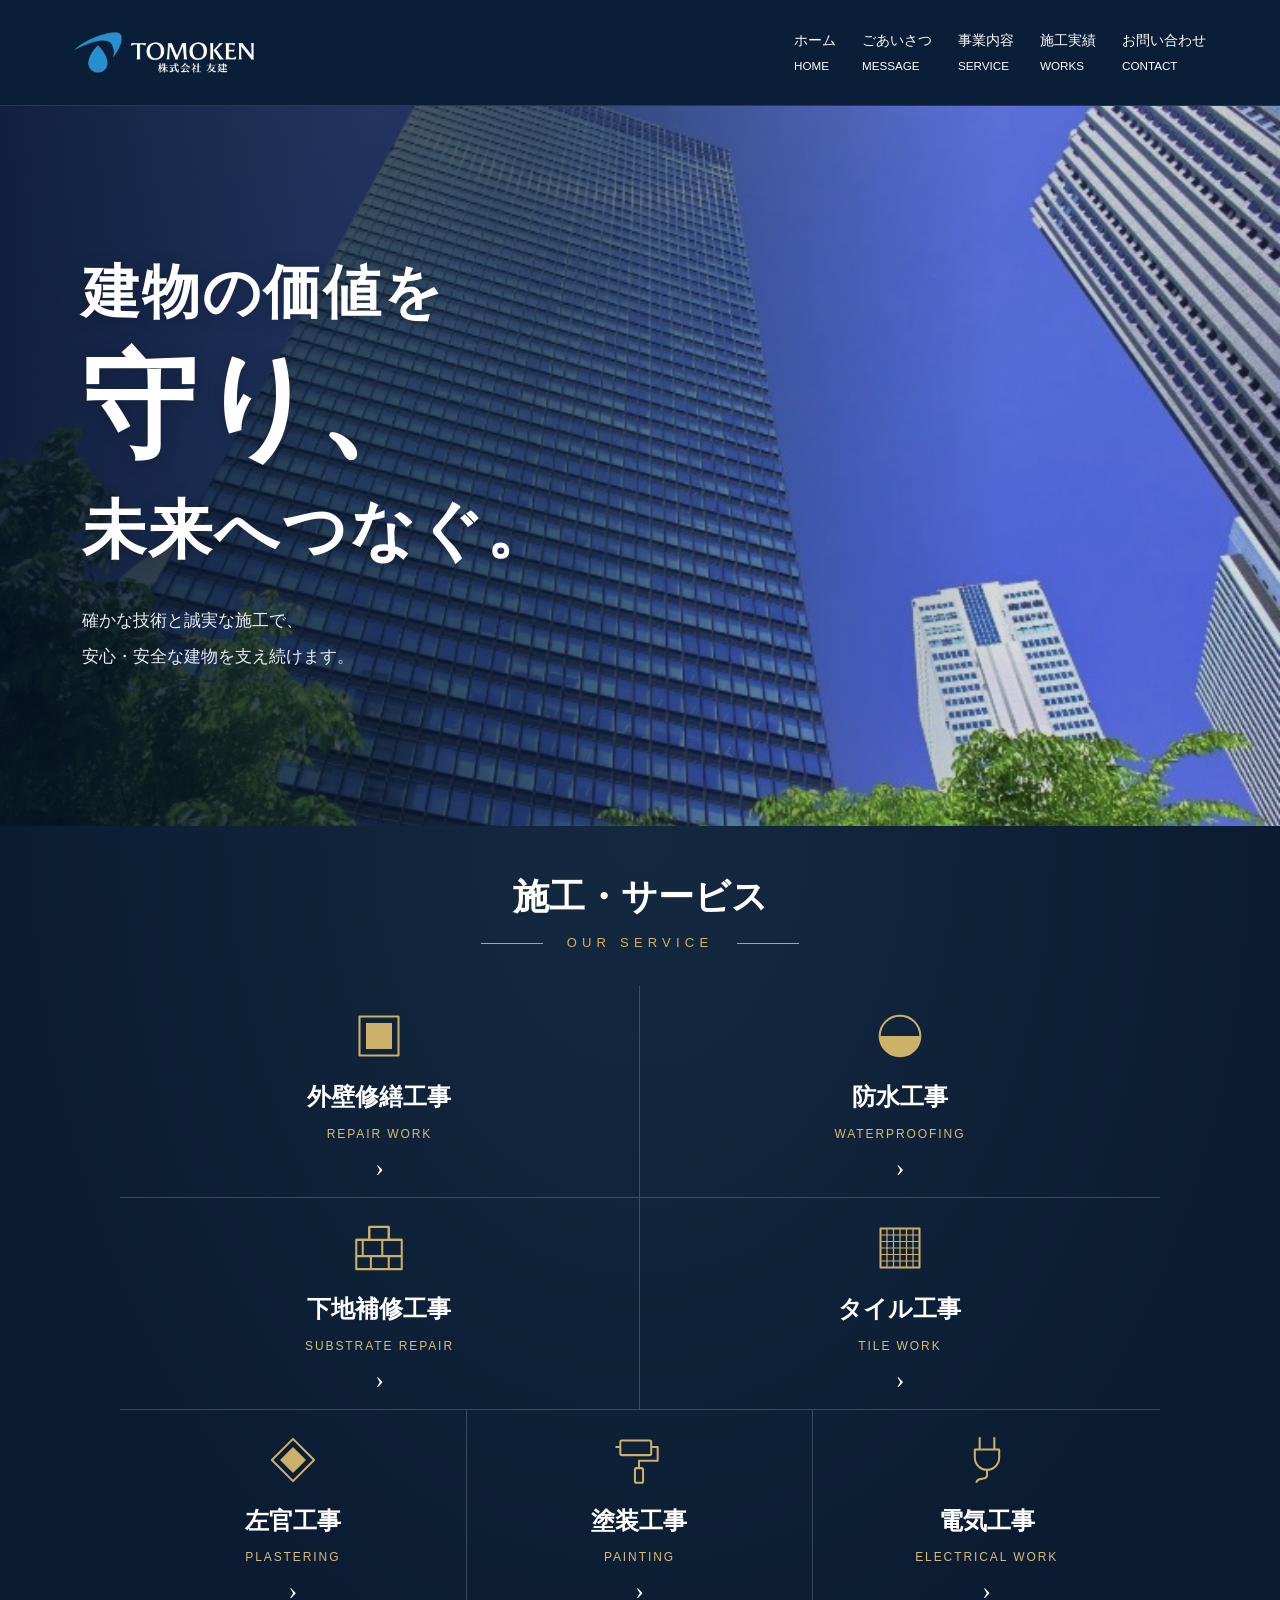
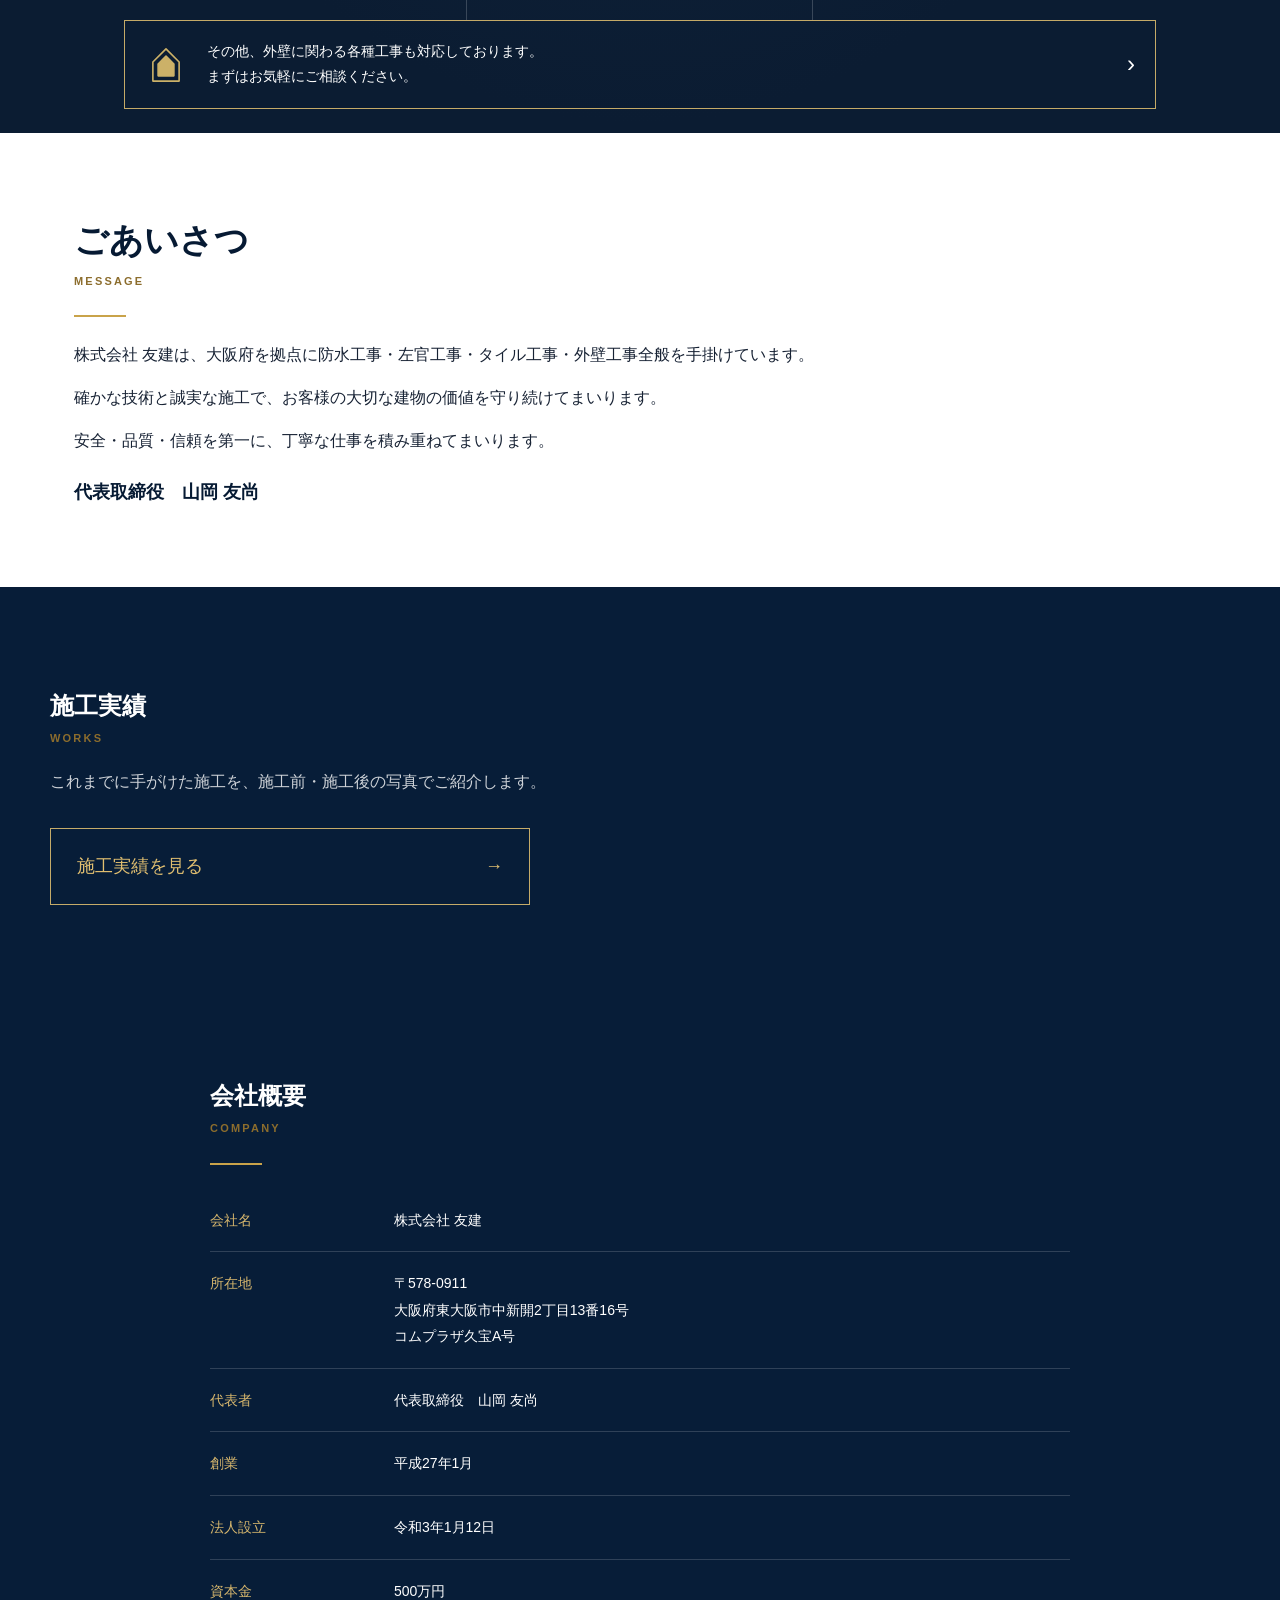
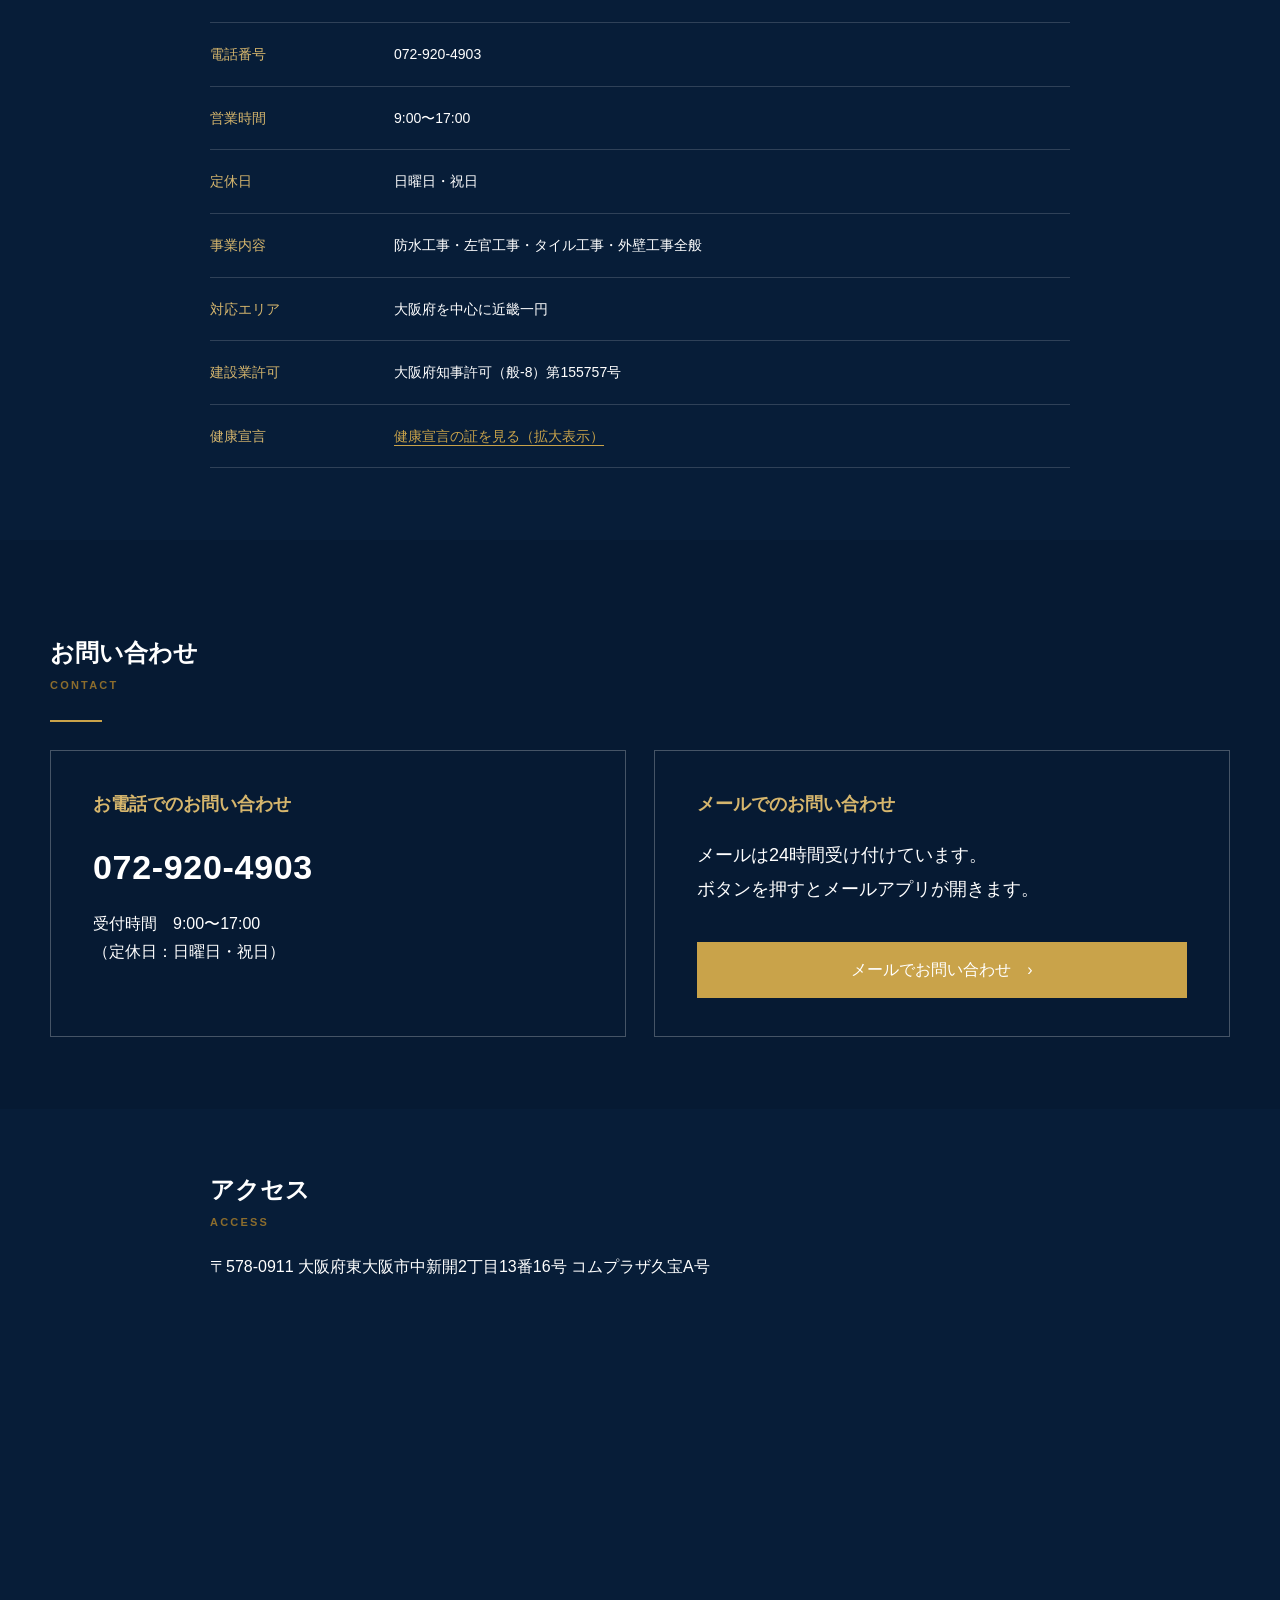
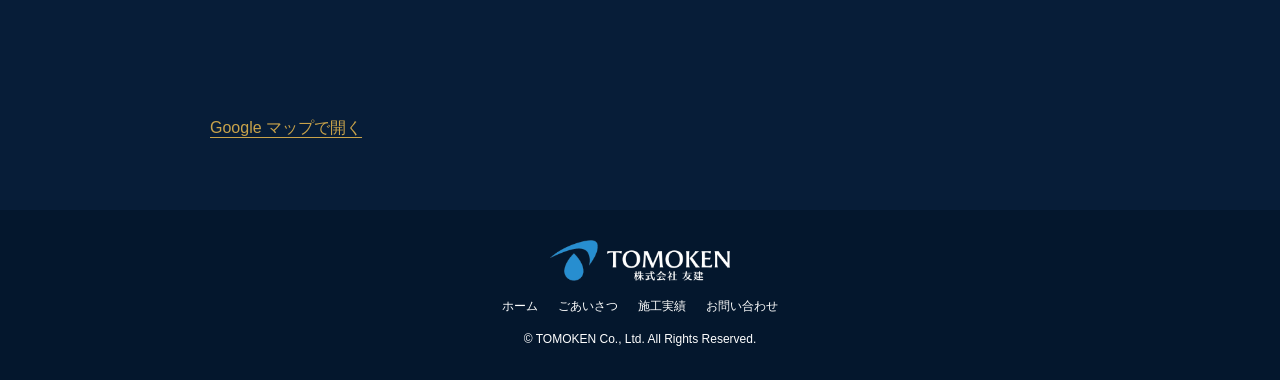
==== commit 687b4789: "Publish completed A site without comparison banners" ====
--- a/preview/original.html
+++ b/preview/original.html
@@ -1,12 +1,12 @@
-<!doctype html><html lang="ja"><head><meta charset="utf-8"><meta name="viewport" content="width=device-width,initial-scale=1"><meta name="robots" content="noindex,nofollow"><title>株式会社 友建｜TOMOKEN</title><meta name="description" content="株式会社友建｜外壁修繕工事・防水工事・左官工事・タイル工事・外壁工事全般"><link rel="stylesheet" href="style.css?v=works-page1"><link rel="stylesheet" href="gallery.css?v=compare1"></head><body class="original-variant"><div class="preview-bar">確認用 SAMPLE <a href="original.html">A：ご提供写真の採用案</a><a href="index.html">B：新画像案</a></div>
-<header class="header"><nav class="nav"><a href="#home"><img class="logo" src="assets/logo_white.png" alt="株式会社 友建 TOMOKEN"></a><button class="menu" aria-label="メニュー">☰</button><div class="navlinks"><a href="#home">ホーム<br><small>HOME</small></a><a href="#greeting">ごあいさつ<br><small>MESSAGE</small></a><a href="#services">事業内容<br><small>SERVICE</small></a><a href="works.html">施工実績<br><small>WORKS</small></a><a href="#contact">お問い合わせ<br><small>CONTACT</small></a></div></nav></header>
+<!doctype html><html lang="ja"><head><meta charset="utf-8"><meta name="viewport" content="width=device-width,initial-scale=1"><meta name="robots" content="noindex,nofollow"><title>株式会社 友建｜TOMOKEN</title><meta name="description" content="株式会社友建｜外壁修繕工事・防水工事・左官工事・タイル工事・外壁工事全般"><link rel="stylesheet" href="style.css?v=final1"><link rel="stylesheet" href="gallery.css?v=compare1"></head><body class="original-variant">
+<header class="header"><nav class="nav"><a href="#home"><img class="logo" src="assets/logo_white.png" alt="株式会社 友建 TOMOKEN"></a><button class="menu" type="button" aria-label="メニュー" aria-expanded="false" aria-controls="site-navigation">☰</button><div class="navlinks" id="site-navigation"><a href="#home">ホーム<br><small>HOME</small></a><a href="#greeting">ごあいさつ<br><small>MESSAGE</small></a><a href="#services">事業内容<br><small>SERVICE</small></a><a href="works.html?v=service-match1">施工実績<br><small>WORKS</small></a><a href="#contact">お問い合わせ<br><small>CONTACT</small></a></div></nav></header>
 <main id="home">
 <section class="hero"><div class="hero-visual"><img src="assets/hero-client.jpeg" alt="青空と緑に囲まれた高層ビル" fetchpriority="high"></div><div class="hero-inner"><h1 class="original-hero-title"><span class="hero-opening">建物の価値を</span><span class="hero-emphasis">守り、</span><span class="hero-future">未来へつなぐ。</span></h1><p>確かな技術と誠実な施工で、<br>安心・安全な建物を支え続けます。</p></div></section>
-<section id="services" class="services services-redesign"><div class="services-inner"><h2>施工・サービス<span>OUR SERVICE</span></h2><div class="service-grid"><a class="service service-0" href="works.html#work-exterior"><svg viewBox="0 0 64 64" aria-hidden="true" fill="none" stroke="currentColor" stroke-width="2.5" stroke-linejoin="round"><rect x="8" y="8" width="48" height="48"/><rect x="16" y="16" width="32" height="32" fill="currentColor" stroke="none"/></svg><h3>外壁修繕工事</h3><span>REPAIR WORK</span><b class="service-arrow" aria-hidden="true">›</b></a><a class="service service-1" href="works.html#work-waterproof"><svg viewBox="0 0 64 64" aria-hidden="true" fill="none" stroke="currentColor" stroke-width="2.5" stroke-linejoin="round"><circle cx="32" cy="32" r="25"/><path d="M7 32h50a25 25 0 0 1-50 0" fill="currentColor" stroke="none"/></svg><h3>防水工事</h3><span>WATERPROOFING</span><b class="service-arrow" aria-hidden="true">›</b></a><a class="service service-2" href="#contact"><svg viewBox="0 0 64 64" aria-hidden="true" fill="none" stroke="currentColor" stroke-width="2.5" stroke-linejoin="round"><path d="M4 22h56M4 42h56M20 6v16m24-16v16M12 22v20m24-20v20M22 42v16M44 42v16"/><path d="M20 6h24v16h16v36H4V22h16z"/></svg><h3>下地補修工事</h3><span>SUBSTRATE REPAIR</span><b class="service-arrow" aria-hidden="true">›</b></a><a class="service service-3" href="works.html#work-tile"><svg viewBox="0 0 64 64" aria-hidden="true" fill="none" stroke="currentColor" stroke-width="2.5" stroke-linejoin="round"><rect x="8" y="8" width="48" height="48"/><path d="M16 8v48m8-48v48m8-48v48m8-48v48m8-48v48M8 16h48M8 24h48M8 32h48M8 40h48M8 48h48" stroke-width="1.5"/></svg><h3>タイル工事</h3><span>TILE WORK</span><b class="service-arrow" aria-hidden="true">›</b></a><a class="service service-4" href="works.html#work-plaster"><svg viewBox="0 0 64 64" aria-hidden="true" fill="none" stroke="currentColor" stroke-width="2.5" stroke-linejoin="round"><path d="m32 6 26 26-26 26L6 32z"/><path d="m32 16 16 16-16 16-16-16z" fill="currentColor" stroke="none"/></svg><h3>左官工事</h3><span>PLASTERING</span><b class="service-arrow" aria-hidden="true">›</b></a><a class="service service-5" href="#contact"><svg viewBox="0 0 64 64" aria-hidden="true" fill="none" stroke="currentColor" stroke-width="2.5" stroke-linejoin="round"><rect x="9" y="8" width="38" height="18" rx="2"/><path d="M47 16h8v17H32v9M3 16h6"/><rect x="27" y="42" width="10" height="18" rx="2"/></svg><h3>塗装工事</h3><span>PAINTING</span><b class="service-arrow" aria-hidden="true">›</b></a><a class="service service-6" href="#contact"><svg viewBox="0 0 64 64" aria-hidden="true" fill="none" stroke="currentColor" stroke-width="2.5" stroke-linejoin="round"><path d="M23 4v15m18-15v15M17 19h30v10a15 15 0 0 1-30 0zM32 44v7c0 7-13 1-13 9"/></svg><h3>電気工事</h3><span>ELECTRICAL WORK</span><b class="service-arrow" aria-hidden="true">›</b></a></div><a class="service-other" href="#contact"><svg viewBox="0 0 64 64" aria-hidden="true" fill="none" stroke="currentColor" stroke-width="2.5" stroke-linejoin="round"><path d="M12 29 32 9l20 20v29H12z"/><path d="m20 32 12-12 12 12v18H20z" fill="currentColor"/></svg><span>その他、外壁に関わる各種工事も対応しております。<br>まずはお気軽にご相談ください。</span><b aria-hidden="true">›</b></a></div></section>
+<section id="services" class="services services-redesign"><div class="services-inner"><h2>施工・サービス<span>OUR SERVICE</span></h2><div class="service-grid"><a class="service service-0" href="works.html?v=service-match1#work-exterior"><svg viewBox="0 0 64 64" aria-hidden="true" fill="none" stroke="currentColor" stroke-width="2.5" stroke-linejoin="round"><rect x="8" y="8" width="48" height="48"/><rect x="16" y="16" width="32" height="32" fill="currentColor" stroke="none"/></svg><h3>外壁修繕工事</h3><span>REPAIR WORK</span><b class="service-arrow" aria-hidden="true">›</b></a><a class="service service-1" href="works.html?v=service-match1#work-waterproof"><svg viewBox="0 0 64 64" aria-hidden="true" fill="none" stroke="currentColor" stroke-width="2.5" stroke-linejoin="round"><circle cx="32" cy="32" r="25"/><path d="M7 32h50a25 25 0 0 1-50 0" fill="currentColor" stroke="none"/></svg><h3>防水工事</h3><span>WATERPROOFING</span><b class="service-arrow" aria-hidden="true">›</b></a><a class="service service-2" href="works.html?v=service-match1#work-substrate"><svg viewBox="0 0 64 64" aria-hidden="true" fill="none" stroke="currentColor" stroke-width="2.5" stroke-linejoin="round"><path d="M4 22h56M4 42h56M20 6v16m24-16v16M12 22v20m24-20v20M22 42v16M44 42v16"/><path d="M20 6h24v16h16v36H4V22h16z"/></svg><h3>下地補修工事</h3><span>SUBSTRATE REPAIR</span><b class="service-arrow" aria-hidden="true">›</b></a><a class="service service-3" href="works.html?v=service-match1#work-tile"><svg viewBox="0 0 64 64" aria-hidden="true" fill="none" stroke="currentColor" stroke-width="2.5" stroke-linejoin="round"><rect x="8" y="8" width="48" height="48"/><path d="M16 8v48m8-48v48m8-48v48m8-48v48m8-48v48M8 16h48M8 24h48M8 32h48M8 40h48M8 48h48" stroke-width="1.5"/></svg><h3>タイル工事</h3><span>TILE WORK</span><b class="service-arrow" aria-hidden="true">›</b></a><a class="service service-4" href="works.html?v=service-match1#work-plaster"><svg viewBox="0 0 64 64" aria-hidden="true" fill="none" stroke="currentColor" stroke-width="2.5" stroke-linejoin="round"><path d="m32 6 26 26-26 26L6 32z"/><path d="m32 16 16 16-16 16-16-16z" fill="currentColor" stroke="none"/></svg><h3>左官工事</h3><span>PLASTERING</span><b class="service-arrow" aria-hidden="true">›</b></a><a class="service service-5" href="works.html?v=service-match1#work-painting"><svg viewBox="0 0 64 64" aria-hidden="true" fill="none" stroke="currentColor" stroke-width="2.5" stroke-linejoin="round"><rect x="9" y="8" width="38" height="18" rx="2"/><path d="M47 16h8v17H32v9M3 16h6"/><rect x="27" y="42" width="10" height="18" rx="2"/></svg><h3>塗装工事</h3><span>PAINTING</span><b class="service-arrow" aria-hidden="true">›</b></a><a class="service service-6" href="works.html?v=service-match1#work-electrical"><svg viewBox="0 0 64 64" aria-hidden="true" fill="none" stroke="currentColor" stroke-width="2.5" stroke-linejoin="round"><path d="M23 4v15m18-15v15M17 19h30v10a15 15 0 0 1-30 0zM32 44v7c0 7-13 1-13 9"/></svg><h3>電気工事</h3><span>ELECTRICAL WORK</span><b class="service-arrow" aria-hidden="true">›</b></a></div><a class="service-other" href="#contact"><svg viewBox="0 0 64 64" aria-hidden="true" fill="none" stroke="currentColor" stroke-width="2.5" stroke-linejoin="round"><path d="M12 29 32 9l20 20v29H12z"/><path d="m20 32 12-12 12 12v18H20z" fill="currentColor"/></svg><span>その他、外壁に関わる各種工事も対応しております。<br>まずはお気軽にご相談ください。</span><b aria-hidden="true">›</b></a></div></section>
 <section id="greeting" class="section"><div class="greeting"><div><h2>ごあいさつ<span class="en">MESSAGE</span></h2><div class="goldline"></div><p>株式会社 友建は、大阪府を拠点に防水工事・左官工事・タイル工事・外壁工事全般を手掛けています。</p><p>確かな技術と誠実な施工で、お客様の大切な建物の価値を守り続けてまいります。</p><p>安全・品質・信頼を第一に、丁寧な仕事を積み重ねてまいります。</p><div class="name">代表取締役　山岡 友尚</div></div></div></section>
-<section id="works" class="works"><div class="works-inner"><h2>施工実績<span class="en">WORKS</span></h2><p class="works-sub">これまでに手がけた施工を、施工前・施工後の写真でご紹介します。</p><a class="works-page-link" href="works.html">施工実績を見る <span aria-hidden="true">→</span></a></div></section>
+<section id="works" class="works"><div class="works-inner"><h2>施工実績<span class="en">WORKS</span></h2><p class="works-sub">これまでに手がけた施工を、施工前・施工後の写真でご紹介します。</p><a class="works-page-link" href="works.html?v=service-match1">施工実績を見る <span aria-hidden="true">→</span></a></div></section>
 <section id="company" class="company"><div class="company-inner"><h2>会社概要<span class="en">COMPANY</span></h2><div class="goldline"></div><dl class="company-facts"><div class="company-fact"><dt>会社名</dt><dd>株式会社 友建</dd></div><div class="company-fact"><dt>所在地</dt><dd>〒578-0911<br>大阪府東大阪市中新開2丁目13番16号<br>コムプラザ久宝A号</dd></div><div class="company-fact"><dt>代表者</dt><dd>代表取締役　山岡 友尚</dd></div><div class="company-fact"><dt>創業</dt><dd>平成27年1月</dd></div><div class="company-fact"><dt>法人設立</dt><dd>令和3年1月12日</dd></div><div class="company-fact"><dt>資本金</dt><dd>500万円</dd></div><div class="company-fact"><dt>電話番号</dt><dd>072-920-4903</dd></div><div class="company-fact"><dt>営業時間</dt><dd>9:00〜17:00</dd></div><div class="company-fact"><dt>定休日</dt><dd>日曜日・祝日</dd></div><div class="company-fact"><dt>事業内容</dt><dd>防水工事・左官工事・タイル工事・外壁工事全般</dd></div><div class="company-fact"><dt>対応エリア</dt><dd>大阪府を中心に近畿一円</dd></div><div class="company-fact"><dt>建設業許可</dt><dd>大阪府知事許可（般-8）第155757号</dd></div><div class="company-fact"><dt>健康宣言</dt><dd><a class="certificate-link" href="assets/health-declaration.jpeg" data-lightbox>健康宣言の証を見る（拡大表示）</a></dd></div></dl></div></section>
-<section id="contact" class="contact"><div class="contact-inner"><h2>お問い合わせ<span class="en">CONTACT</span></h2><div class="goldline"></div><div class="contact-grid"><div class="contact-card"><h3>お電話でのお問い合わせ</h3><div class="phone-number">072-920-4903</div><div class="hours">受付時間　9:00〜17:00<br>（定休日：日曜日・祝日）</div></div><div class="contact-card"><h3>メールでのお問い合わせ</h3><div class="email-note">24時間受付中です。</div><a class="btn gold" href="mailto:t.08079350380@icloud.com?subject=ホームページからのお問い合わせ">メールでお問い合わせ　›</a></div></div></div></section>
-<section class="access" aria-labelledby="access-heading"><div class="company-inner"><h2 id="access-heading">アクセス<span class="en">ACCESS</span></h2><p>〒578-0911 大阪府東大阪市中新開2丁目13番16号 コムプラザ久宝A号</p><iframe title="株式会社友建 所在地の地図" src="https://maps.google.com/maps?q=%E5%A4%A7%E9%98%AA%E5%BA%9C%E6%9D%B1%E5%A4%A7%E9%98%AA%E5%B8%82%E4%B8%AD%E6%96%B0%E9%96%8B2%E4%B8%81%E7%9B%AE13%E7%95%AA16%E5%8F%B7&output=embed" loading="lazy" referrerpolicy="no-referrer-when-downgrade" allowfullscreen></iframe><p><a class="certificate-link" href="https://www.google.com/maps/search/?api=1&query=%E5%A4%A7%E9%98%AA%E5%BA%9C%E6%9D%B1%E5%A4%A7%E9%98%AA%E5%B8%82%E4%B8%AD%E6%96%B0%E9%96%8B2%E4%B8%81%E7%9B%AE13%E7%95%AA16%E5%8F%B7" target="_blank" rel="noopener noreferrer">Google マップで開く</a></p></div></section></main><footer class="footer"><img src="assets/logo_white.png" alt="株式会社友建"><nav><a href="#home">ホーム</a><a href="#greeting">ごあいさつ</a><a href="works.html">施工実績</a><a href="#contact">お問い合わせ</a></nav><div>© TOMOKEN Co., Ltd. All Rights Reserved.</div></footer>
-<script>document.querySelector('.menu').addEventListener('click',()=>document.querySelector('.navlinks').classList.toggle('open'));document.querySelectorAll('.navlinks a').forEach(a=>a.addEventListener('click',()=>document.querySelector('.navlinks').classList.remove('open')));</script><dialog id="image-viewer" aria-label="画像の拡大表示"><button type="button" class="viewer-close" aria-label="拡大表示を閉じる">閉じる ×</button><img alt=""><p class="viewer-caption"></p></dialog><script src="gallery-compare.js?v=compare1"></script></body></html>
+<section id="contact" class="contact"><div class="contact-inner"><h2>お問い合わせ<span class="en">CONTACT</span></h2><div class="goldline"></div><div class="contact-grid"><div class="contact-card"><h3>お電話でのお問い合わせ</h3><a class="phone-number phone-link" href="tel:0729204903">072-920-4903</a><div class="hours">受付時間　9:00〜17:00<br>（定休日：日曜日・祝日）</div></div><div class="contact-card"><h3>メールでのお問い合わせ</h3><div class="email-note">メールは24時間受け付けています。<br>ボタンを押すとメールアプリが開きます。</div><a class="btn gold" href="mailto:t.08079350380@icloud.com?subject=ホームページからのお問い合わせ">メールでお問い合わせ　›</a></div></div></div></section>
+<section class="access" aria-labelledby="access-heading"><div class="company-inner"><h2 id="access-heading">アクセス<span class="en">ACCESS</span></h2><p>〒578-0911 大阪府東大阪市中新開2丁目13番16号 コムプラザ久宝A号</p><iframe title="株式会社友建 所在地の地図" src="https://maps.google.com/maps?q=%E5%A4%A7%E9%98%AA%E5%BA%9C%E6%9D%B1%E5%A4%A7%E9%98%AA%E5%B8%82%E4%B8%AD%E6%96%B0%E9%96%8B2%E4%B8%81%E7%9B%AE13%E7%95%AA16%E5%8F%B7&output=embed" loading="lazy" referrerpolicy="no-referrer-when-downgrade" allowfullscreen></iframe><p><a class="certificate-link" href="https://www.google.com/maps/search/?api=1&query=%E5%A4%A7%E9%98%AA%E5%BA%9C%E6%9D%B1%E5%A4%A7%E9%98%AA%E5%B8%82%E4%B8%AD%E6%96%B0%E9%96%8B2%E4%B8%81%E7%9B%AE13%E7%95%AA16%E5%8F%B7" target="_blank" rel="noopener noreferrer">Google マップで開く</a></p></div></section></main><footer class="footer"><img src="assets/logo_white.png" alt="株式会社友建"><nav><a href="#home">ホーム</a><a href="#greeting">ごあいさつ</a><a href="works.html?v=service-match1">施工実績</a><a href="#contact">お問い合わせ</a></nav><div>© TOMOKEN Co., Ltd. All Rights Reserved.</div></footer>
+<script src="navigation.js?v=1"></script><dialog id="image-viewer" aria-label="画像の拡大表示"><button type="button" class="viewer-close" aria-label="拡大表示を閉じる">閉じる ×</button><img alt=""><p class="viewer-caption"></p></dialog><script src="gallery-compare.js?v=final1"></script></body></html>
 
--- a/preview/style.css
+++ b/preview/style.css
@@ -44,3 +44,9 @@
 .original-variant .company-inner{max-width:860px}.company-facts{margin:0}.company-fact{display:grid;grid-template-columns:160px minmax(0,1fr);gap:24px;padding:18px 0;border-bottom:1px solid var(--line);font-size:14px;line-height:1.9}.company-fact dt{color:#d6b66d}.company-fact dd{margin:0}.company-certificate{margin-top:32px;padding:30px 36px;display:flex;align-items:center;justify-content:space-between;gap:32px;border:1px solid var(--line);background:rgba(255,255,255,.025)}.certificate-eyebrow{font-size:10px;letter-spacing:.18em;color:#d6b66d}.company-certificate h3{font-size:24px;margin:12px 0}.company-certificate p{font-size:13px;line-height:1.9;color:#ced7e1}.company-certificate .certificate-hint{margin-top:24px}.original-variant .company-certificate .certificate-link{padding:0;align-items:center;flex-shrink:0}.original-variant .company-certificate .certificate-thumbnail{width:190px}@media(max-width:600px){.company-fact{grid-template-columns:84px minmax(0,1fr);gap:16px;font-size:13px;padding:16px 0}.company-certificate{padding:24px 18px;gap:20px;flex-direction:column;align-items:center;text-align:center}.company-certificate h3{font-size:22px}.company-certificate .certificate-hint{display:none}.original-variant .company-certificate .certificate-thumbnail{width:210px}}
 
 .works-page-link{display:flex;align-items:center;justify-content:space-between;max-width:480px;border:1px solid #c5ab69;padding:22px 26px;color:#e1bf70;text-decoration:none;font-size:18px}.works-page-link:hover{background:#ffffff0a}.works-back{display:inline-block;color:#e1bf70;margin-bottom:28px}.work-card{scroll-margin-top:110px}.company-fact .certificate-link{padding:0!important;font-size:14px}
+
+.work-picker{max-width:900px;margin:auto}.work-choice{background:transparent;border-bottom:1px solid var(--line);color:white}.work-choice:first-child{border-top:1px solid var(--line)}.work-choice summary{display:flex;align-items:center;justify-content:space-between;gap:20px;padding:24px 8px;cursor:pointer;list-style:none}.work-choice summary::-webkit-details-marker{display:none}.work-choice summary h3{margin:0;padding:0;color:white;background:transparent;font-size:20px}.work-choice-mark{color:#d6b66d;font-size:25px}.work-choice[open] .work-choice-mark{transform:rotate(45deg)}.work-choice-content{padding:0 8px 24px}.work-choice-content p{font-size:13px;color:#cdd6e0}.work-choice .pair img{height:auto;width:100%;object-fit:contain}.work-choice summary:focus-visible{outline:2px solid #d6b66d;outline-offset:3px}@media(max-width:600px){.work-choice summary h3{font-size:18px}.work-choice summary{padding:22px 0}.work-choice-content{padding:0 0 20px}}
+
+.service-placeholder{margin:0}.service-placeholder img{display:block;width:100%;max-height:480px;object-fit:contain}.service-placeholder figcaption{padding:12px;background:#102e48;color:#ead39d;font-size:13px;line-height:1.8}
+
+.phone-link{display:inline-block;color:inherit;text-decoration:none}.phone-link:hover{text-decoration:underline}.email-note{line-height:1.9}.navlinks a:focus-visible,.menu:focus-visible,.btn:focus-visible,.phone-link:focus-visible{outline:2px solid #e1bf70;outline-offset:4px}
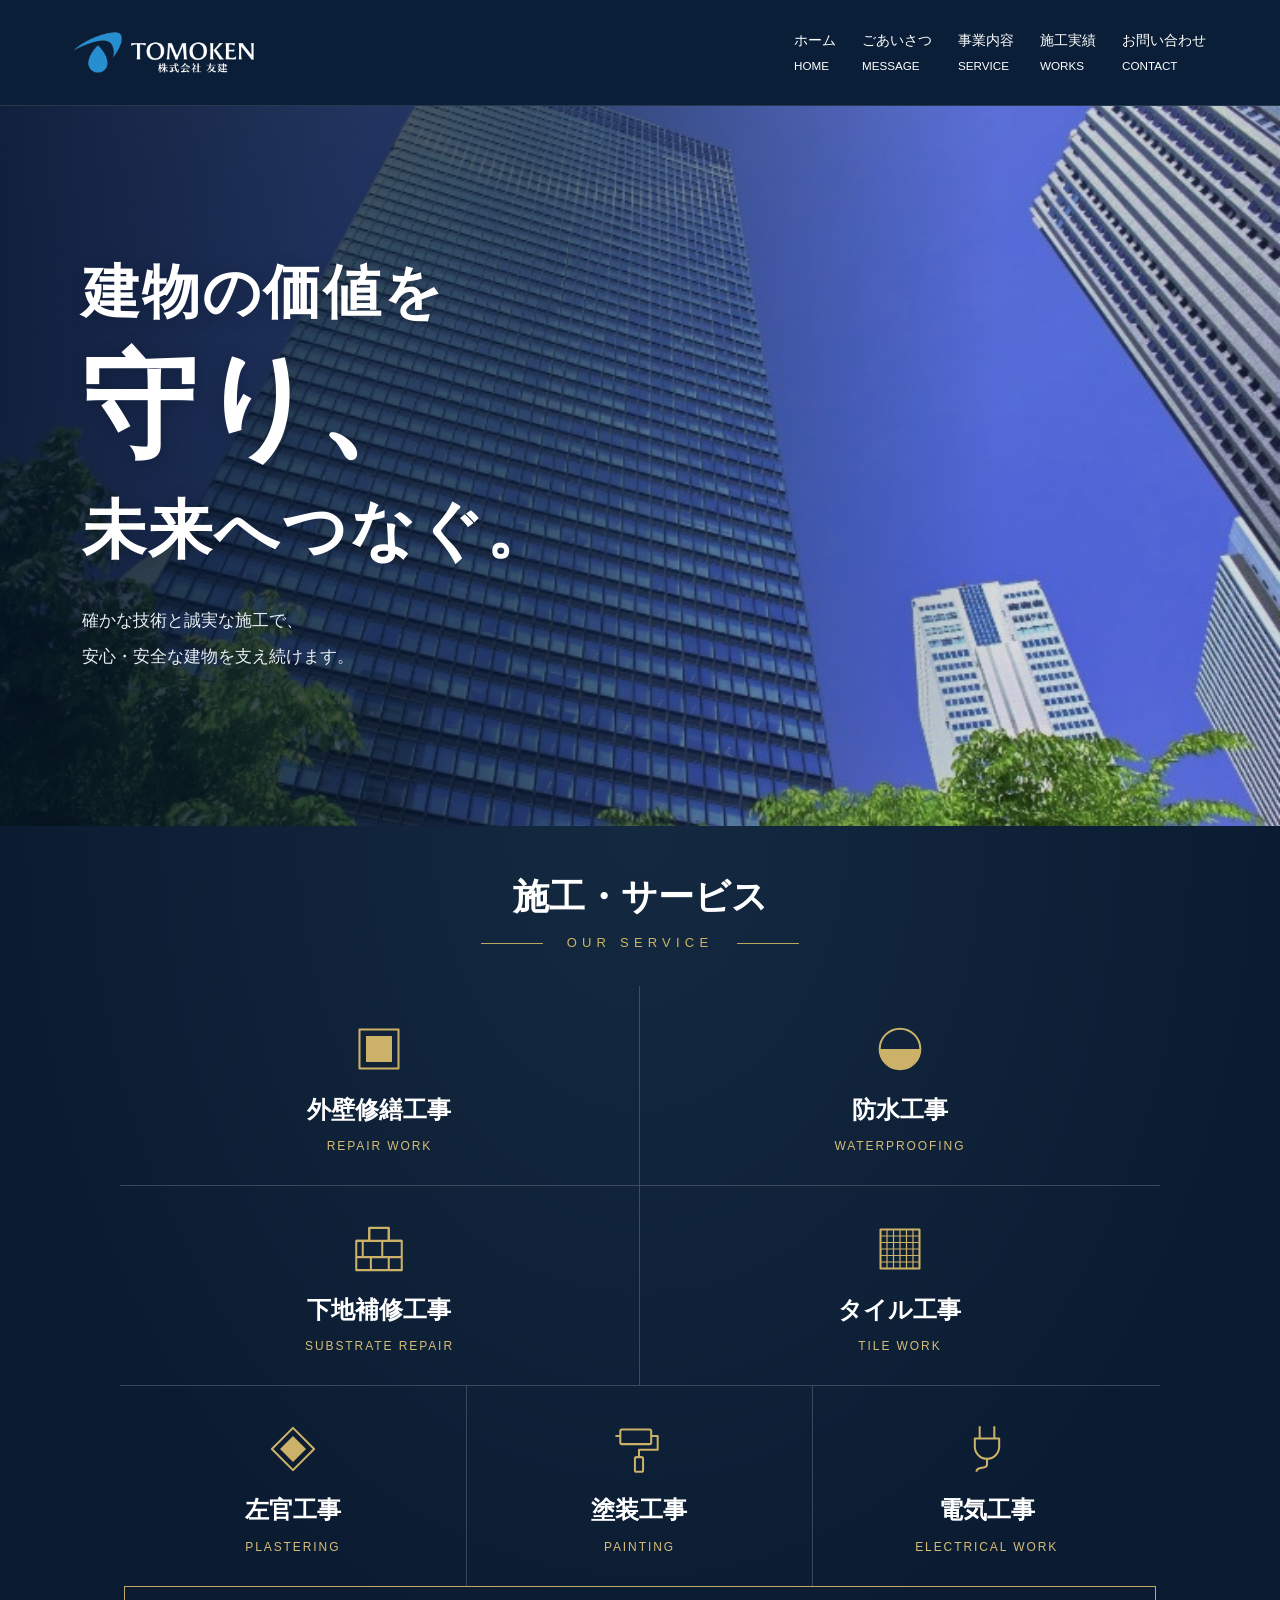
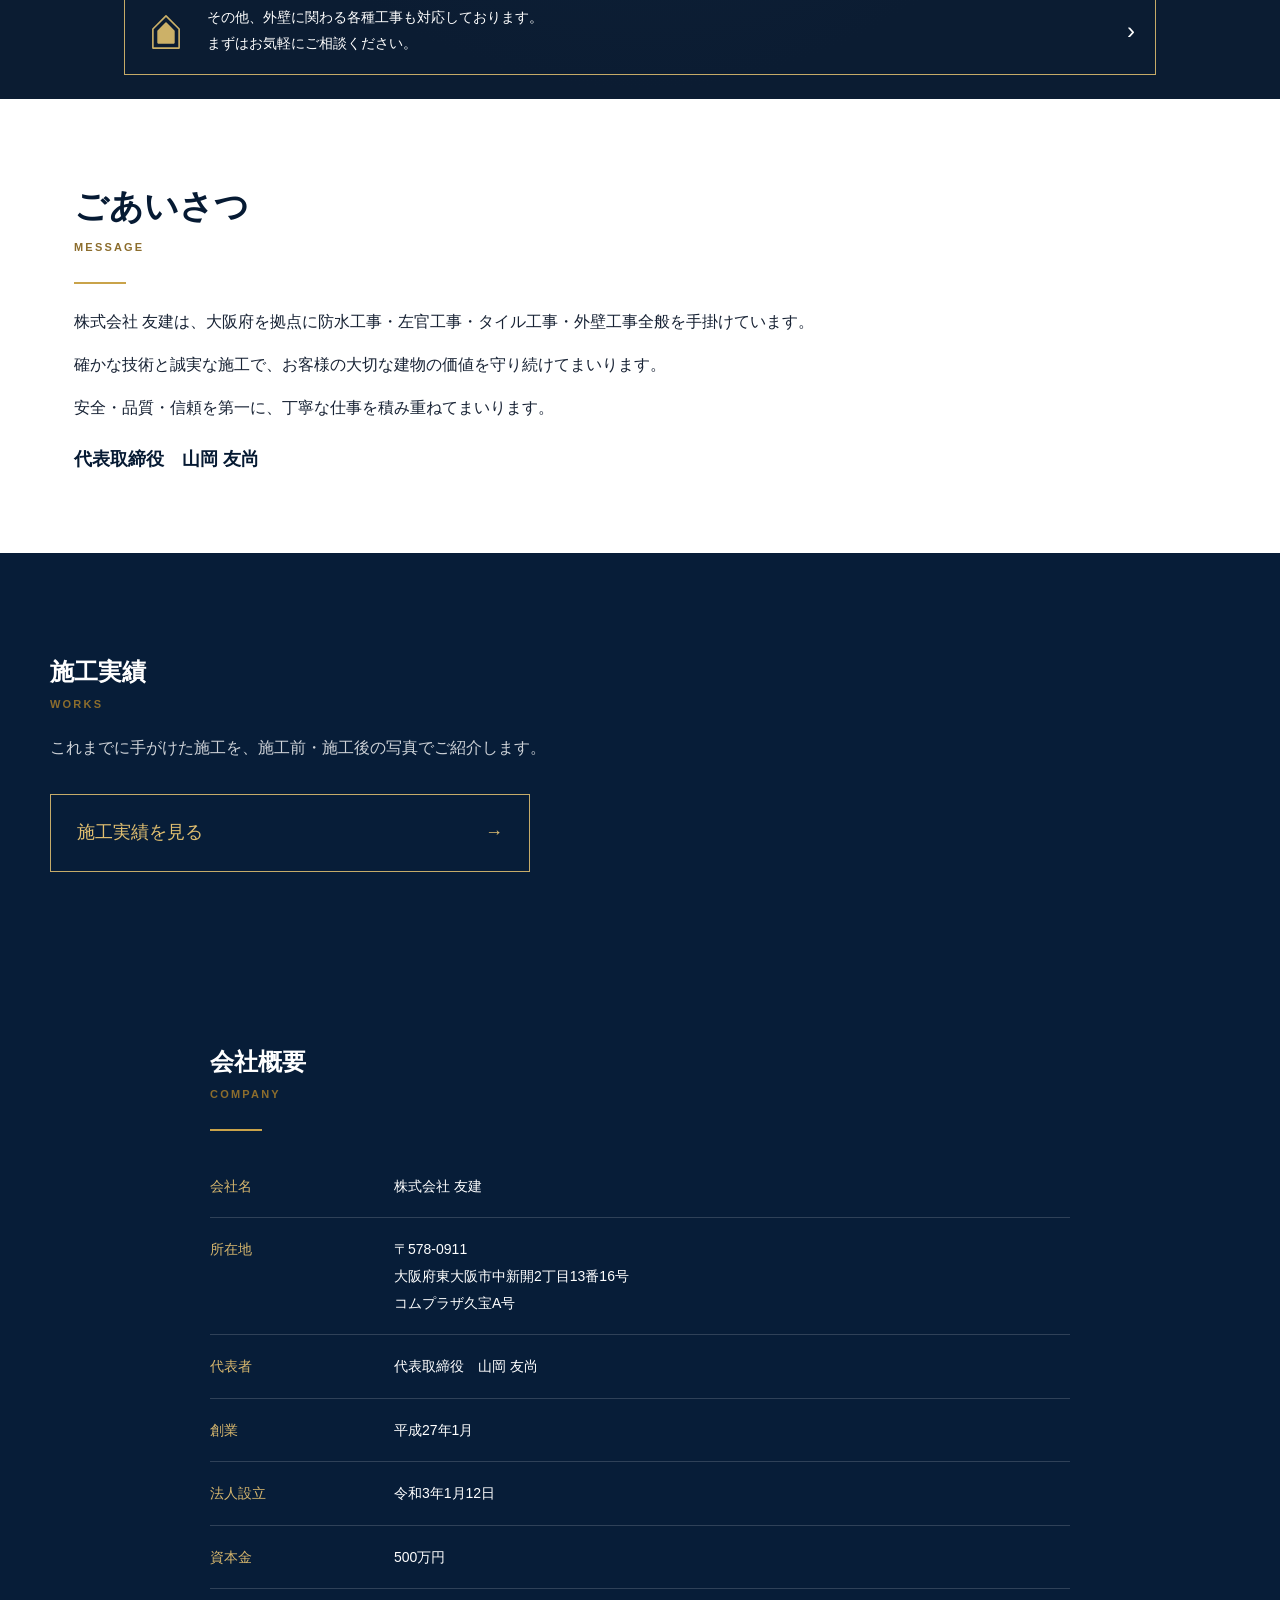
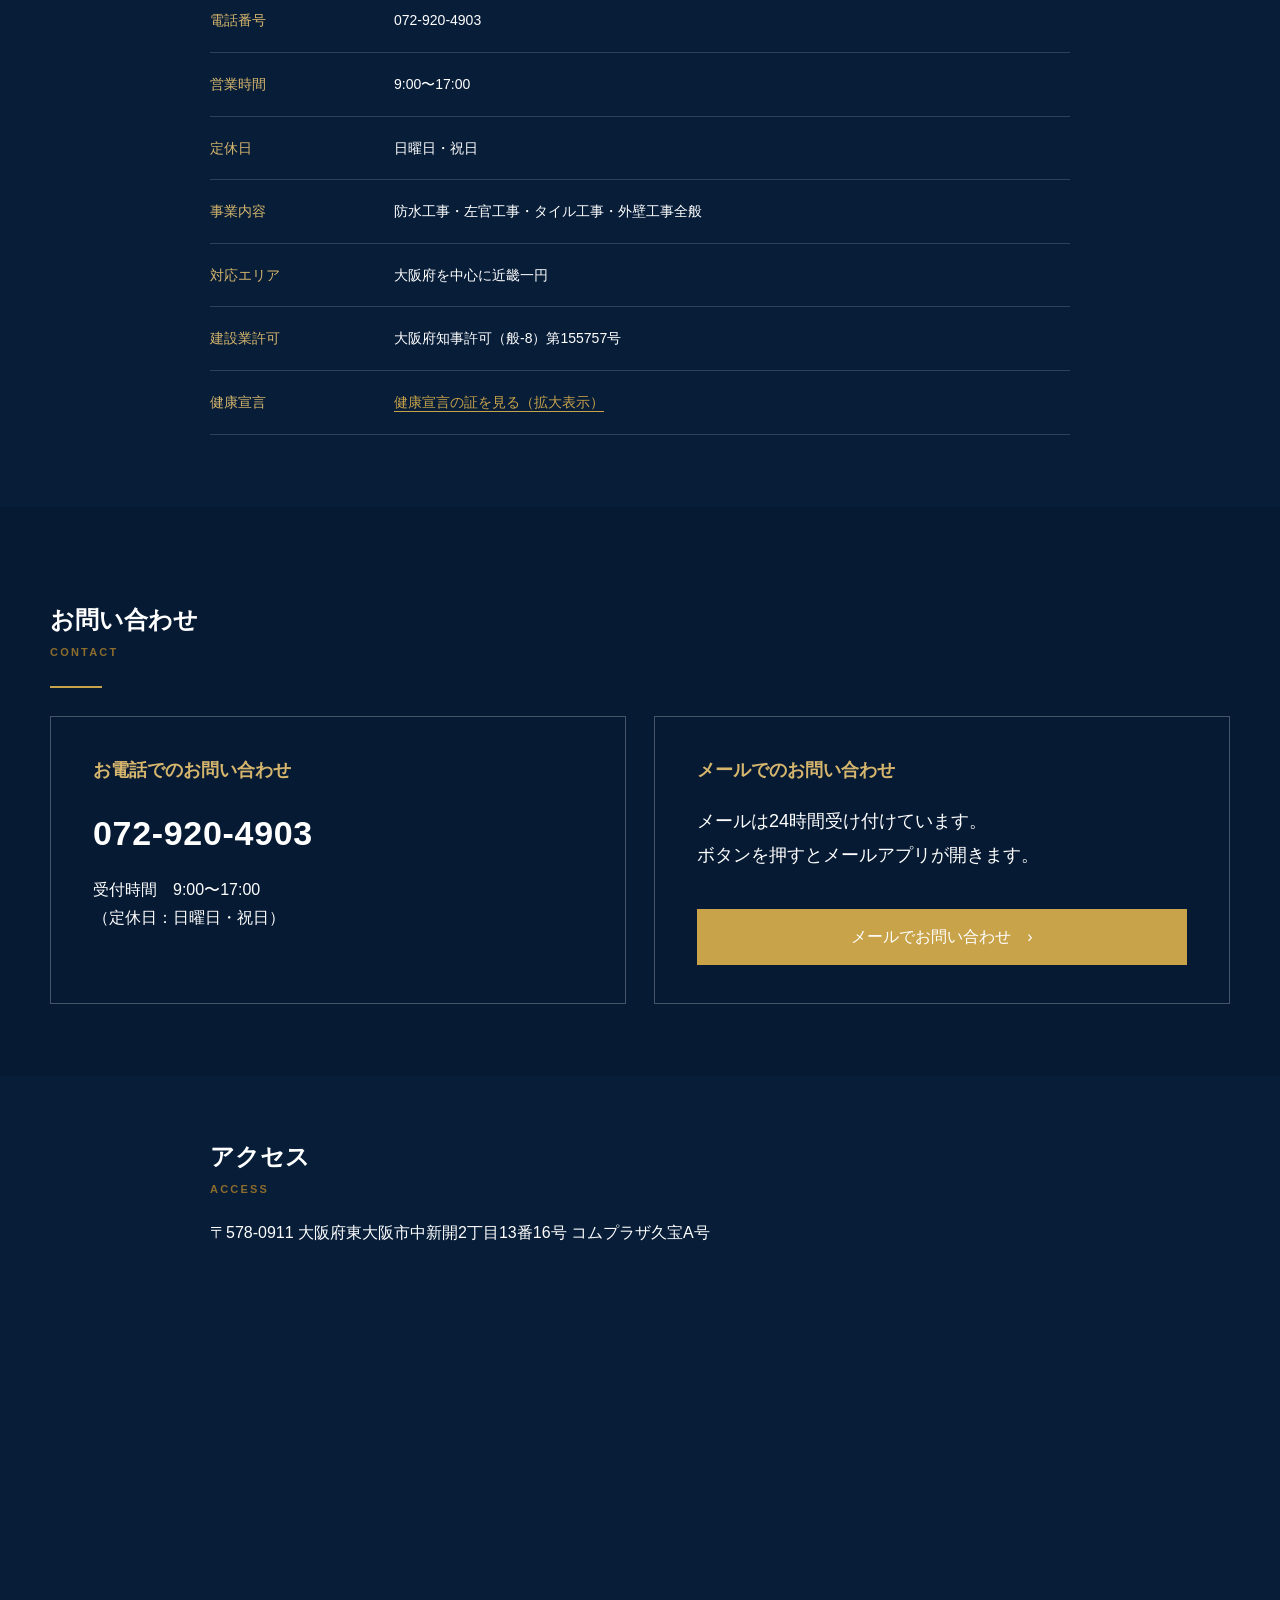
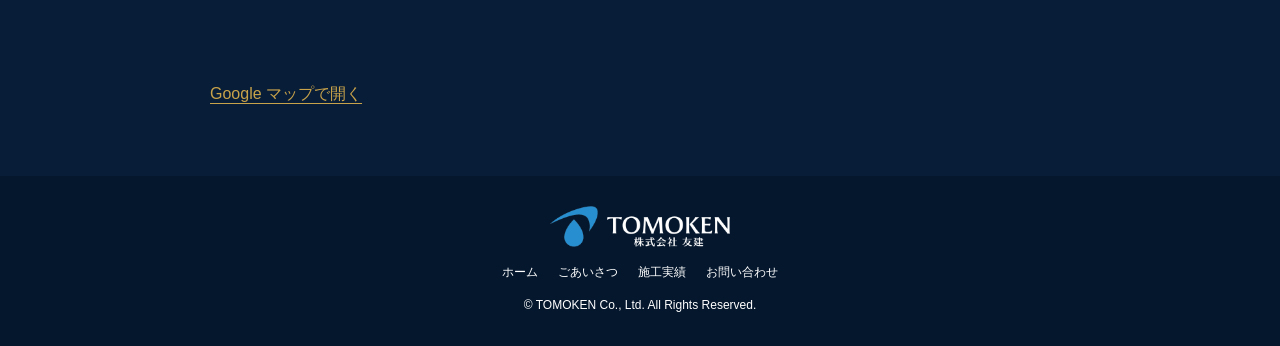
==== commit b4b2e4ed: "Apply client photo and service navigation revisions" ====
--- a/preview/original.html
+++ b/preview/original.html
@@ -1,8 +1,8 @@
-<!doctype html><html lang="ja"><head><meta charset="utf-8"><meta name="viewport" content="width=device-width,initial-scale=1"><meta name="robots" content="noindex,nofollow"><title>株式会社 友建｜TOMOKEN</title><meta name="description" content="株式会社友建｜外壁修繕工事・防水工事・左官工事・タイル工事・外壁工事全般"><link rel="stylesheet" href="style.css?v=final1"><link rel="stylesheet" href="gallery.css?v=compare1"></head><body class="original-variant">
+<!doctype html><html lang="ja"><head><meta charset="utf-8"><meta name="viewport" content="width=device-width,initial-scale=1"><meta name="robots" content="noindex,nofollow"><title>株式会社 友建｜TOMOKEN</title><meta name="description" content="株式会社友建｜外壁修繕工事・防水工事・左官工事・タイル工事・外壁工事全般"><link rel="stylesheet" href="style.css?v=client-revision2"><link rel="stylesheet" href="gallery.css?v=compare1"></head><body class="original-variant">
 <header class="header"><nav class="nav"><a href="#home"><img class="logo" src="assets/logo_white.png" alt="株式会社 友建 TOMOKEN"></a><button class="menu" type="button" aria-label="メニュー" aria-expanded="false" aria-controls="site-navigation">☰</button><div class="navlinks" id="site-navigation"><a href="#home">ホーム<br><small>HOME</small></a><a href="#greeting">ごあいさつ<br><small>MESSAGE</small></a><a href="#services">事業内容<br><small>SERVICE</small></a><a href="works.html?v=service-match1">施工実績<br><small>WORKS</small></a><a href="#contact">お問い合わせ<br><small>CONTACT</small></a></div></nav></header>
 <main id="home">
 <section class="hero"><div class="hero-visual"><img src="assets/hero-client.jpeg" alt="青空と緑に囲まれた高層ビル" fetchpriority="high"></div><div class="hero-inner"><h1 class="original-hero-title"><span class="hero-opening">建物の価値を</span><span class="hero-emphasis">守り、</span><span class="hero-future">未来へつなぐ。</span></h1><p>確かな技術と誠実な施工で、<br>安心・安全な建物を支え続けます。</p></div></section>
-<section id="services" class="services services-redesign"><div class="services-inner"><h2>施工・サービス<span>OUR SERVICE</span></h2><div class="service-grid"><a class="service service-0" href="works.html?v=service-match1#work-exterior"><svg viewBox="0 0 64 64" aria-hidden="true" fill="none" stroke="currentColor" stroke-width="2.5" stroke-linejoin="round"><rect x="8" y="8" width="48" height="48"/><rect x="16" y="16" width="32" height="32" fill="currentColor" stroke="none"/></svg><h3>外壁修繕工事</h3><span>REPAIR WORK</span><b class="service-arrow" aria-hidden="true">›</b></a><a class="service service-1" href="works.html?v=service-match1#work-waterproof"><svg viewBox="0 0 64 64" aria-hidden="true" fill="none" stroke="currentColor" stroke-width="2.5" stroke-linejoin="round"><circle cx="32" cy="32" r="25"/><path d="M7 32h50a25 25 0 0 1-50 0" fill="currentColor" stroke="none"/></svg><h3>防水工事</h3><span>WATERPROOFING</span><b class="service-arrow" aria-hidden="true">›</b></a><a class="service service-2" href="works.html?v=service-match1#work-substrate"><svg viewBox="0 0 64 64" aria-hidden="true" fill="none" stroke="currentColor" stroke-width="2.5" stroke-linejoin="round"><path d="M4 22h56M4 42h56M20 6v16m24-16v16M12 22v20m24-20v20M22 42v16M44 42v16"/><path d="M20 6h24v16h16v36H4V22h16z"/></svg><h3>下地補修工事</h3><span>SUBSTRATE REPAIR</span><b class="service-arrow" aria-hidden="true">›</b></a><a class="service service-3" href="works.html?v=service-match1#work-tile"><svg viewBox="0 0 64 64" aria-hidden="true" fill="none" stroke="currentColor" stroke-width="2.5" stroke-linejoin="round"><rect x="8" y="8" width="48" height="48"/><path d="M16 8v48m8-48v48m8-48v48m8-48v48m8-48v48M8 16h48M8 24h48M8 32h48M8 40h48M8 48h48" stroke-width="1.5"/></svg><h3>タイル工事</h3><span>TILE WORK</span><b class="service-arrow" aria-hidden="true">›</b></a><a class="service service-4" href="works.html?v=service-match1#work-plaster"><svg viewBox="0 0 64 64" aria-hidden="true" fill="none" stroke="currentColor" stroke-width="2.5" stroke-linejoin="round"><path d="m32 6 26 26-26 26L6 32z"/><path d="m32 16 16 16-16 16-16-16z" fill="currentColor" stroke="none"/></svg><h3>左官工事</h3><span>PLASTERING</span><b class="service-arrow" aria-hidden="true">›</b></a><a class="service service-5" href="works.html?v=service-match1#work-painting"><svg viewBox="0 0 64 64" aria-hidden="true" fill="none" stroke="currentColor" stroke-width="2.5" stroke-linejoin="round"><rect x="9" y="8" width="38" height="18" rx="2"/><path d="M47 16h8v17H32v9M3 16h6"/><rect x="27" y="42" width="10" height="18" rx="2"/></svg><h3>塗装工事</h3><span>PAINTING</span><b class="service-arrow" aria-hidden="true">›</b></a><a class="service service-6" href="works.html?v=service-match1#work-electrical"><svg viewBox="0 0 64 64" aria-hidden="true" fill="none" stroke="currentColor" stroke-width="2.5" stroke-linejoin="round"><path d="M23 4v15m18-15v15M17 19h30v10a15 15 0 0 1-30 0zM32 44v7c0 7-13 1-13 9"/></svg><h3>電気工事</h3><span>ELECTRICAL WORK</span><b class="service-arrow" aria-hidden="true">›</b></a></div><a class="service-other" href="#contact"><svg viewBox="0 0 64 64" aria-hidden="true" fill="none" stroke="currentColor" stroke-width="2.5" stroke-linejoin="round"><path d="M12 29 32 9l20 20v29H12z"/><path d="m20 32 12-12 12 12v18H20z" fill="currentColor"/></svg><span>その他、外壁に関わる各種工事も対応しております。<br>まずはお気軽にご相談ください。</span><b aria-hidden="true">›</b></a></div></section>
+<section id="services" class="services services-redesign"><div class="services-inner"><h2>施工・サービス<span>OUR SERVICE</span></h2><div class="service-grid"><div class="service service-0 service-static"><svg viewBox="0 0 64 64" aria-hidden="true" fill="none" stroke="currentColor" stroke-width="2.5" stroke-linejoin="round"><rect x="8" y="8" width="48" height="48"/><rect x="16" y="16" width="32" height="32" fill="currentColor" stroke="none"/></svg><h3>外壁修繕工事</h3><span>REPAIR WORK</span></div><div class="service service-1 service-static"><svg viewBox="0 0 64 64" aria-hidden="true" fill="none" stroke="currentColor" stroke-width="2.5" stroke-linejoin="round"><circle cx="32" cy="32" r="25"/><path d="M7 32h50a25 25 0 0 1-50 0" fill="currentColor" stroke="none"/></svg><h3>防水工事</h3><span>WATERPROOFING</span></div><div class="service service-2 service-static"><svg viewBox="0 0 64 64" aria-hidden="true" fill="none" stroke="currentColor" stroke-width="2.5" stroke-linejoin="round"><path d="M4 22h56M4 42h56M20 6v16m24-16v16M12 22v20m24-20v20M22 42v16M44 42v16"/><path d="M20 6h24v16h16v36H4V22h16z"/></svg><h3>下地補修工事</h3><span>SUBSTRATE REPAIR</span></div><div class="service service-3 service-static"><svg viewBox="0 0 64 64" aria-hidden="true" fill="none" stroke="currentColor" stroke-width="2.5" stroke-linejoin="round"><rect x="8" y="8" width="48" height="48"/><path d="M16 8v48m8-48v48m8-48v48m8-48v48m8-48v48M8 16h48M8 24h48M8 32h48M8 40h48M8 48h48" stroke-width="1.5"/></svg><h3>タイル工事</h3><span>TILE WORK</span></div><div class="service service-4 service-static"><svg viewBox="0 0 64 64" aria-hidden="true" fill="none" stroke="currentColor" stroke-width="2.5" stroke-linejoin="round"><path d="m32 6 26 26-26 26L6 32z"/><path d="m32 16 16 16-16 16-16-16z" fill="currentColor" stroke="none"/></svg><h3>左官工事</h3><span>PLASTERING</span></div><div class="service service-5 service-static"><svg viewBox="0 0 64 64" aria-hidden="true" fill="none" stroke="currentColor" stroke-width="2.5" stroke-linejoin="round"><rect x="9" y="8" width="38" height="18" rx="2"/><path d="M47 16h8v17H32v9M3 16h6"/><rect x="27" y="42" width="10" height="18" rx="2"/></svg><h3>塗装工事</h3><span>PAINTING</span></div><div class="service service-6 service-static"><svg viewBox="0 0 64 64" aria-hidden="true" fill="none" stroke="currentColor" stroke-width="2.5" stroke-linejoin="round"><path d="M23 4v15m18-15v15M17 19h30v10a15 15 0 0 1-30 0zM32 44v7c0 7-13 1-13 9"/></svg><h3>電気工事</h3><span>ELECTRICAL WORK</span></div></div><a class="service-other" href="#contact"><svg viewBox="0 0 64 64" aria-hidden="true" fill="none" stroke="currentColor" stroke-width="2.5" stroke-linejoin="round"><path d="M12 29 32 9l20 20v29H12z"/><path d="m20 32 12-12 12 12v18H20z" fill="currentColor"/></svg><span>その他、外壁に関わる各種工事も対応しております。<br>まずはお気軽にご相談ください。</span><b aria-hidden="true">›</b></a></div></section>
 <section id="greeting" class="section"><div class="greeting"><div><h2>ごあいさつ<span class="en">MESSAGE</span></h2><div class="goldline"></div><p>株式会社 友建は、大阪府を拠点に防水工事・左官工事・タイル工事・外壁工事全般を手掛けています。</p><p>確かな技術と誠実な施工で、お客様の大切な建物の価値を守り続けてまいります。</p><p>安全・品質・信頼を第一に、丁寧な仕事を積み重ねてまいります。</p><div class="name">代表取締役　山岡 友尚</div></div></div></section>
 <section id="works" class="works"><div class="works-inner"><h2>施工実績<span class="en">WORKS</span></h2><p class="works-sub">これまでに手がけた施工を、施工前・施工後の写真でご紹介します。</p><a class="works-page-link" href="works.html?v=service-match1">施工実績を見る <span aria-hidden="true">→</span></a></div></section>
 <section id="company" class="company"><div class="company-inner"><h2>会社概要<span class="en">COMPANY</span></h2><div class="goldline"></div><dl class="company-facts"><div class="company-fact"><dt>会社名</dt><dd>株式会社 友建</dd></div><div class="company-fact"><dt>所在地</dt><dd>〒578-0911<br>大阪府東大阪市中新開2丁目13番16号<br>コムプラザ久宝A号</dd></div><div class="company-fact"><dt>代表者</dt><dd>代表取締役　山岡 友尚</dd></div><div class="company-fact"><dt>創業</dt><dd>平成27年1月</dd></div><div class="company-fact"><dt>法人設立</dt><dd>令和3年1月12日</dd></div><div class="company-fact"><dt>資本金</dt><dd>500万円</dd></div><div class="company-fact"><dt>電話番号</dt><dd>072-920-4903</dd></div><div class="company-fact"><dt>営業時間</dt><dd>9:00〜17:00</dd></div><div class="company-fact"><dt>定休日</dt><dd>日曜日・祝日</dd></div><div class="company-fact"><dt>事業内容</dt><dd>防水工事・左官工事・タイル工事・外壁工事全般</dd></div><div class="company-fact"><dt>対応エリア</dt><dd>大阪府を中心に近畿一円</dd></div><div class="company-fact"><dt>建設業許可</dt><dd>大阪府知事許可（般-8）第155757号</dd></div><div class="company-fact"><dt>健康宣言</dt><dd><a class="certificate-link" href="assets/health-declaration.jpeg" data-lightbox>健康宣言の証を見る（拡大表示）</a></dd></div></dl></div></section>
--- a/preview/style.css
+++ b/preview/style.css
@@ -50,3 +50,5 @@
 .service-placeholder{margin:0}.service-placeholder img{display:block;width:100%;max-height:480px;object-fit:contain}.service-placeholder figcaption{padding:12px;background:#102e48;color:#ead39d;font-size:13px;line-height:1.8}
 
 .phone-link{display:inline-block;color:inherit;text-decoration:none}.phone-link:hover{text-decoration:underline}.email-note{line-height:1.9}.navlinks a:focus-visible,.menu:focus-visible,.btn:focus-visible,.phone-link:focus-visible{outline:2px solid #e1bf70;outline-offset:4px}
+
+.service-static{cursor:default}.service-static:hover{background:transparent}
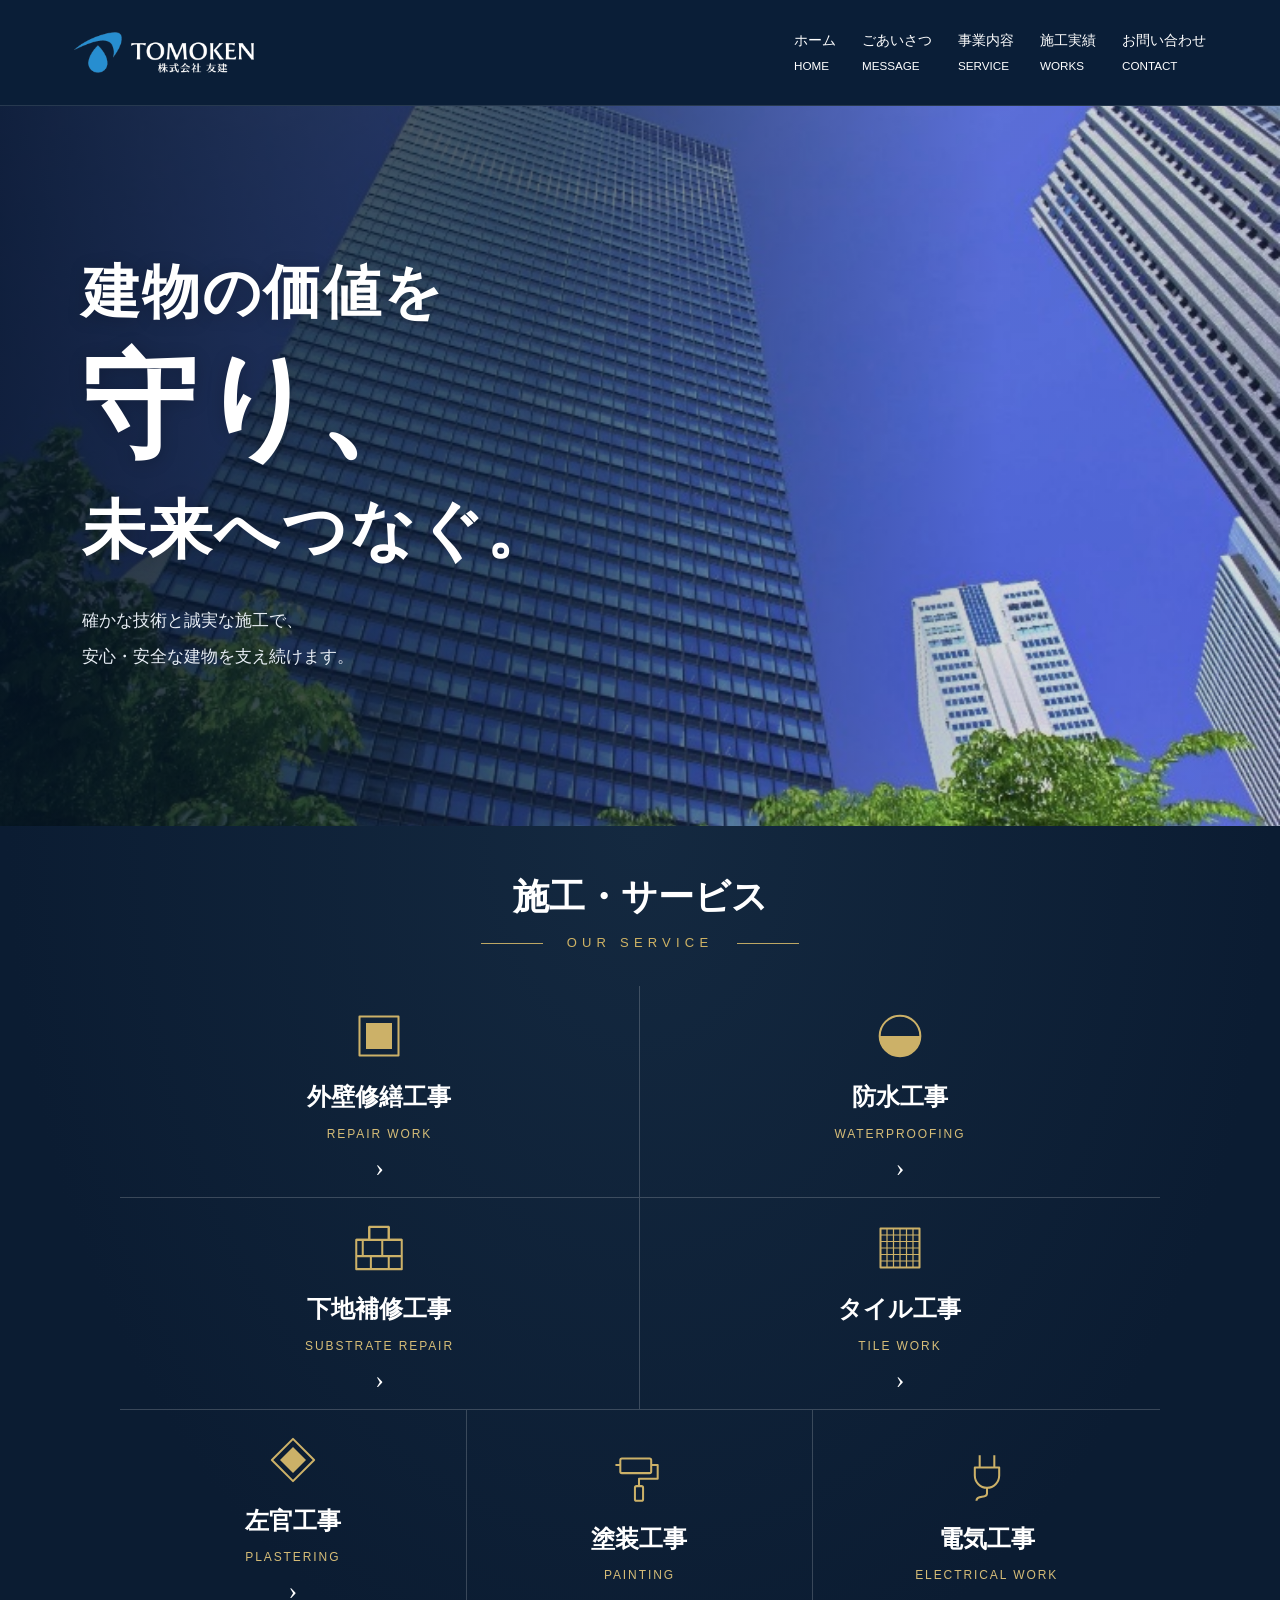
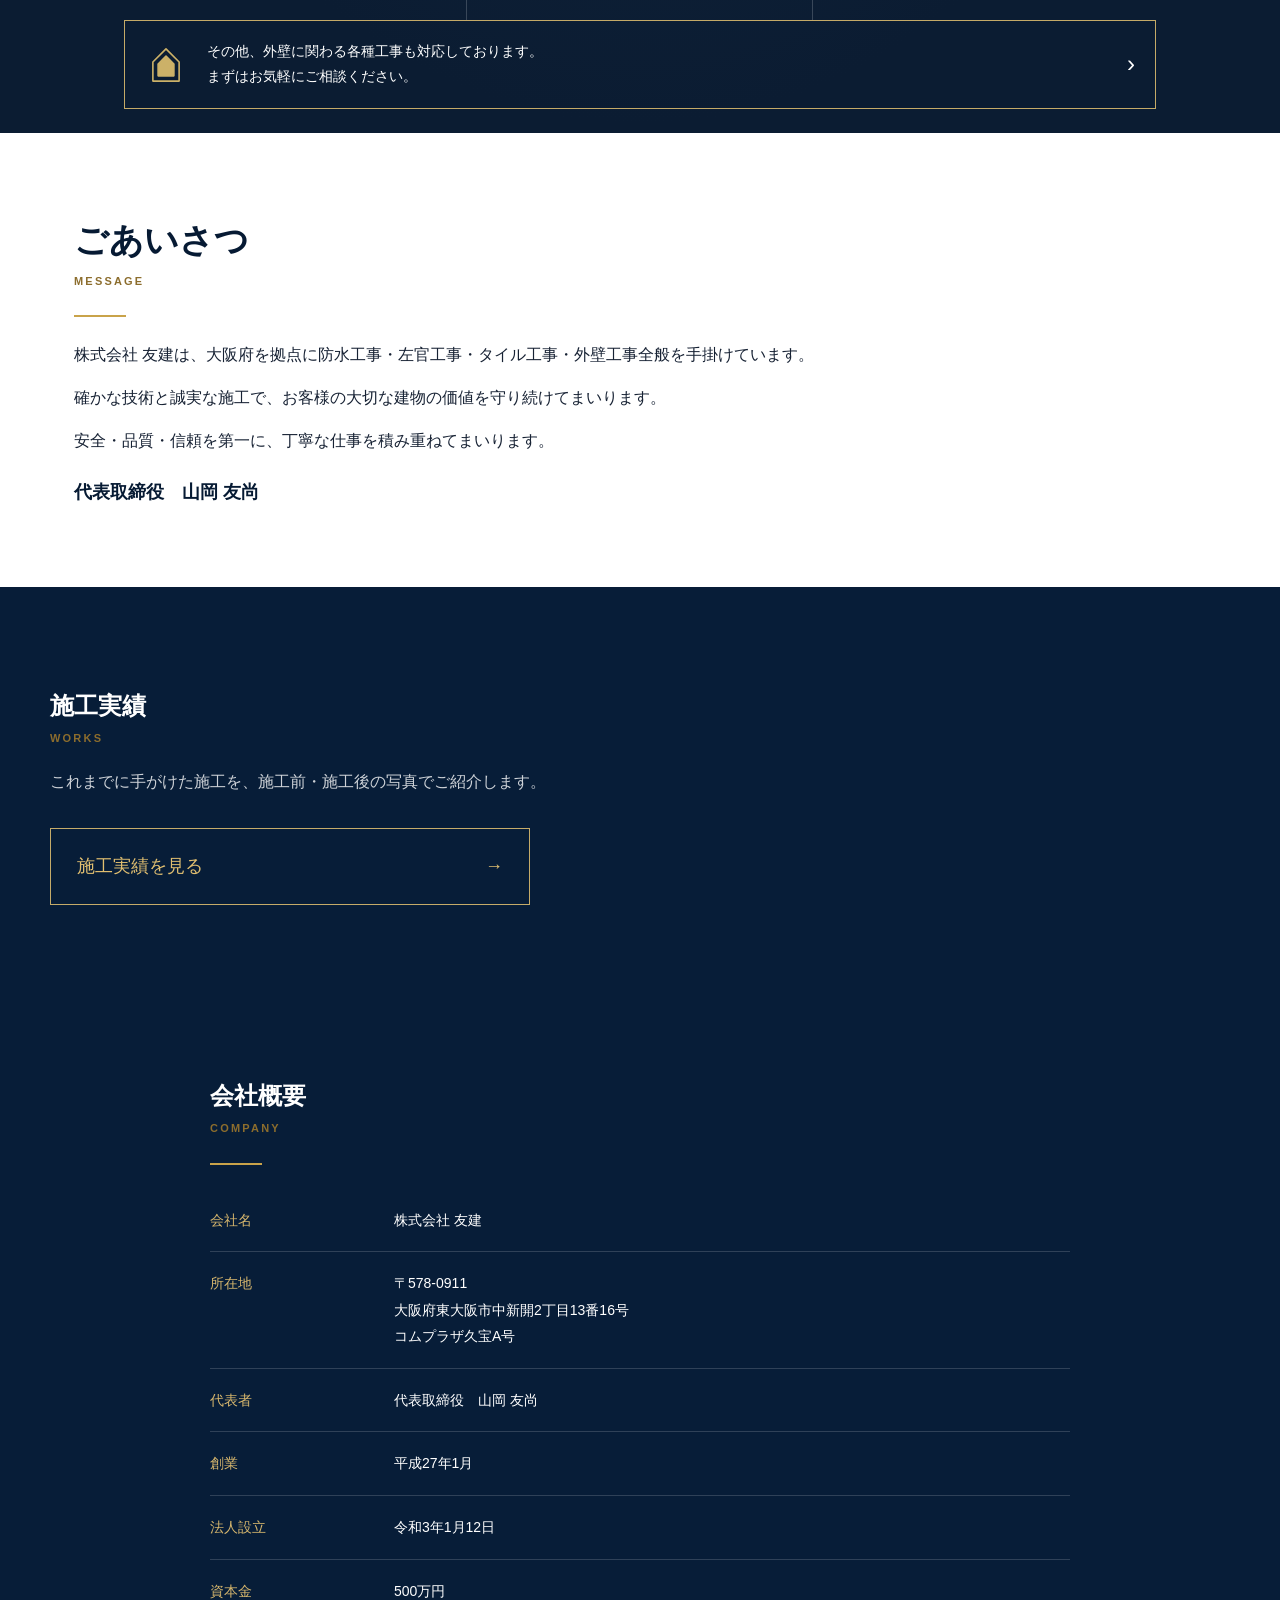
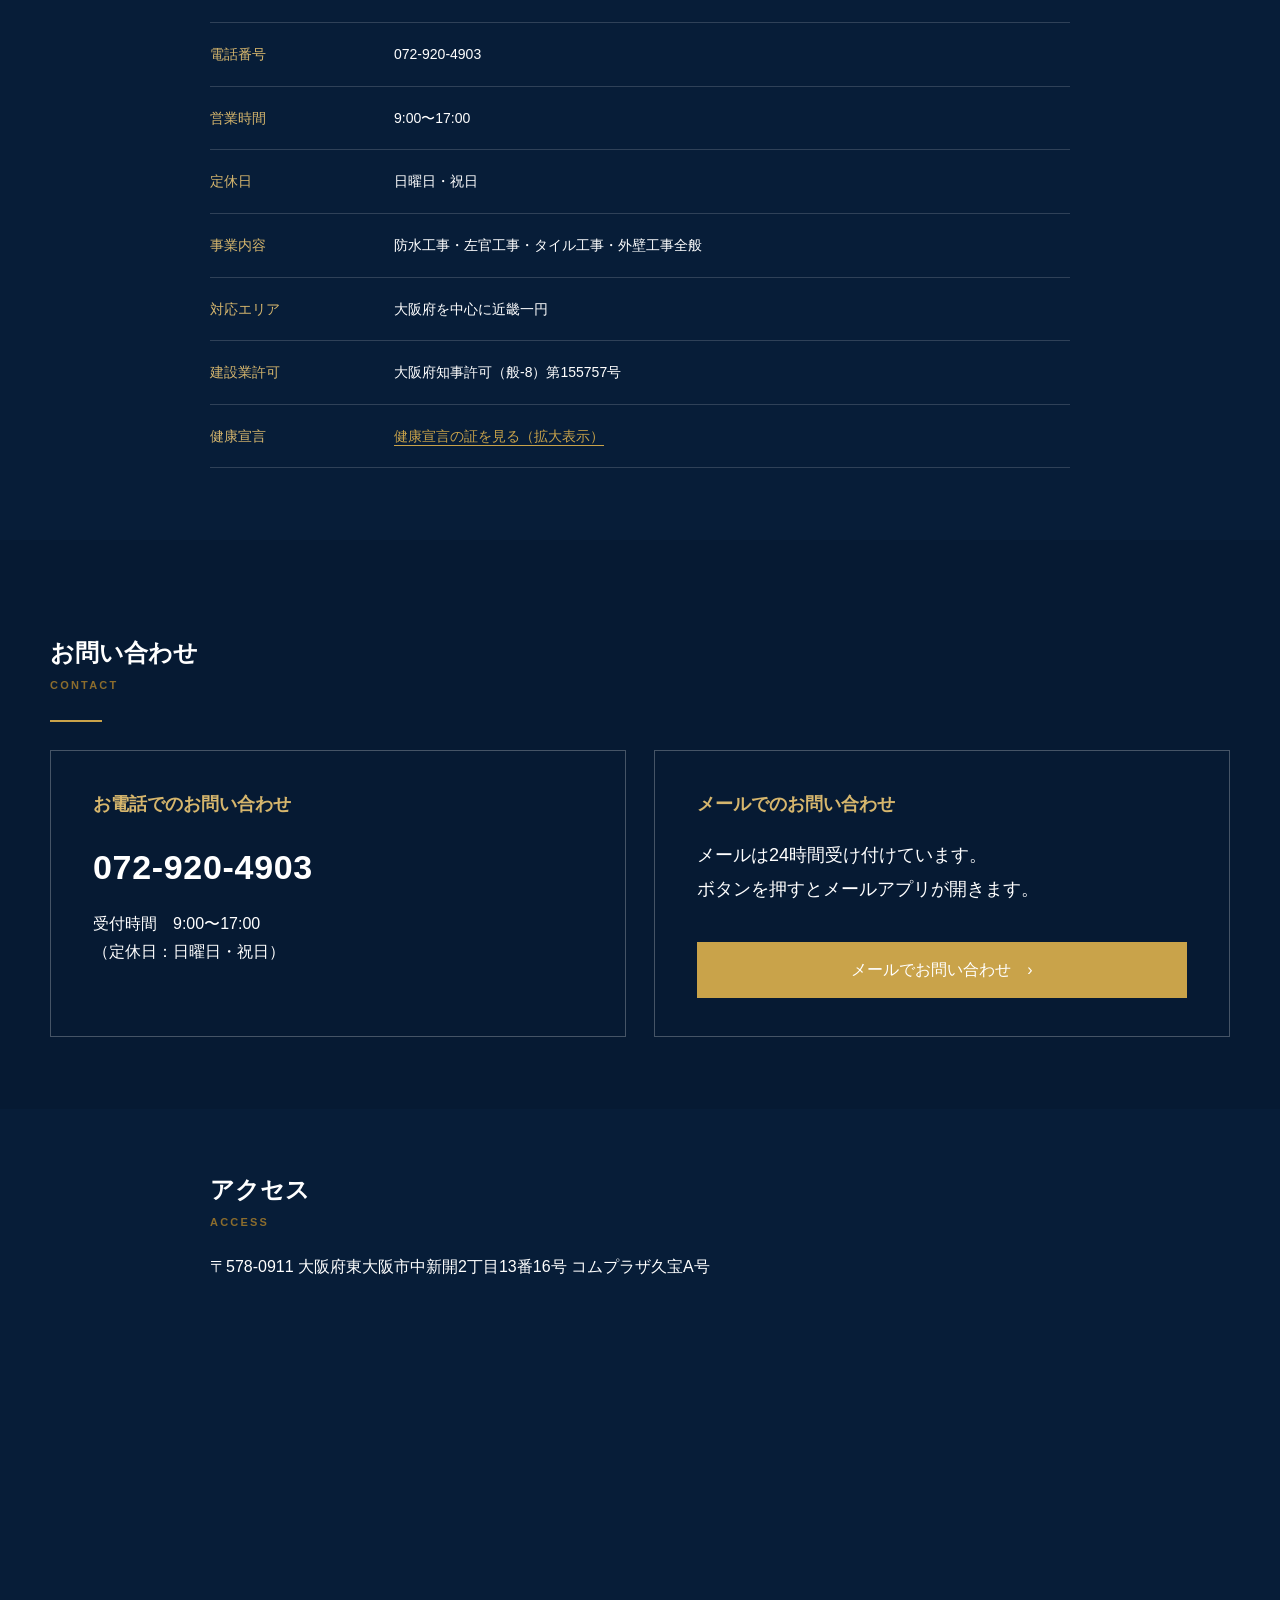
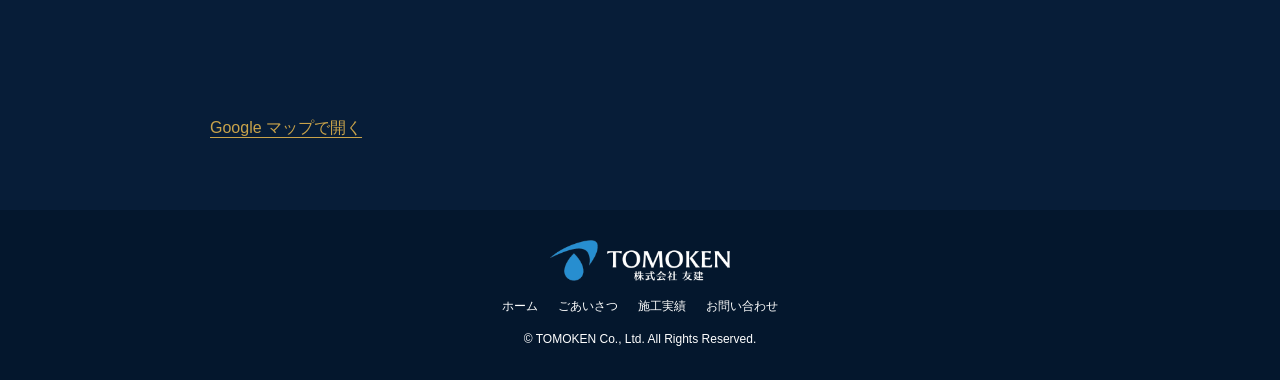
==== commit 2b486498: "Restore five service photo links" ====
--- a/preview/original.html
+++ b/preview/original.html
@@ -2,7 +2,7 @@
 <header class="header"><nav class="nav"><a href="#home"><img class="logo" src="assets/logo_white.png" alt="株式会社 友建 TOMOKEN"></a><button class="menu" type="button" aria-label="メニュー" aria-expanded="false" aria-controls="site-navigation">☰</button><div class="navlinks" id="site-navigation"><a href="#home">ホーム<br><small>HOME</small></a><a href="#greeting">ごあいさつ<br><small>MESSAGE</small></a><a href="#services">事業内容<br><small>SERVICE</small></a><a href="works.html?v=service-match1">施工実績<br><small>WORKS</small></a><a href="#contact">お問い合わせ<br><small>CONTACT</small></a></div></nav></header>
 <main id="home">
 <section class="hero"><div class="hero-visual"><img src="assets/hero-client.jpeg" alt="青空と緑に囲まれた高層ビル" fetchpriority="high"></div><div class="hero-inner"><h1 class="original-hero-title"><span class="hero-opening">建物の価値を</span><span class="hero-emphasis">守り、</span><span class="hero-future">未来へつなぐ。</span></h1><p>確かな技術と誠実な施工で、<br>安心・安全な建物を支え続けます。</p></div></section>
-<section id="services" class="services services-redesign"><div class="services-inner"><h2>施工・サービス<span>OUR SERVICE</span></h2><div class="service-grid"><div class="service service-0 service-static"><svg viewBox="0 0 64 64" aria-hidden="true" fill="none" stroke="currentColor" stroke-width="2.5" stroke-linejoin="round"><rect x="8" y="8" width="48" height="48"/><rect x="16" y="16" width="32" height="32" fill="currentColor" stroke="none"/></svg><h3>外壁修繕工事</h3><span>REPAIR WORK</span></div><div class="service service-1 service-static"><svg viewBox="0 0 64 64" aria-hidden="true" fill="none" stroke="currentColor" stroke-width="2.5" stroke-linejoin="round"><circle cx="32" cy="32" r="25"/><path d="M7 32h50a25 25 0 0 1-50 0" fill="currentColor" stroke="none"/></svg><h3>防水工事</h3><span>WATERPROOFING</span></div><div class="service service-2 service-static"><svg viewBox="0 0 64 64" aria-hidden="true" fill="none" stroke="currentColor" stroke-width="2.5" stroke-linejoin="round"><path d="M4 22h56M4 42h56M20 6v16m24-16v16M12 22v20m24-20v20M22 42v16M44 42v16"/><path d="M20 6h24v16h16v36H4V22h16z"/></svg><h3>下地補修工事</h3><span>SUBSTRATE REPAIR</span></div><div class="service service-3 service-static"><svg viewBox="0 0 64 64" aria-hidden="true" fill="none" stroke="currentColor" stroke-width="2.5" stroke-linejoin="round"><rect x="8" y="8" width="48" height="48"/><path d="M16 8v48m8-48v48m8-48v48m8-48v48m8-48v48M8 16h48M8 24h48M8 32h48M8 40h48M8 48h48" stroke-width="1.5"/></svg><h3>タイル工事</h3><span>TILE WORK</span></div><div class="service service-4 service-static"><svg viewBox="0 0 64 64" aria-hidden="true" fill="none" stroke="currentColor" stroke-width="2.5" stroke-linejoin="round"><path d="m32 6 26 26-26 26L6 32z"/><path d="m32 16 16 16-16 16-16-16z" fill="currentColor" stroke="none"/></svg><h3>左官工事</h3><span>PLASTERING</span></div><div class="service service-5 service-static"><svg viewBox="0 0 64 64" aria-hidden="true" fill="none" stroke="currentColor" stroke-width="2.5" stroke-linejoin="round"><rect x="9" y="8" width="38" height="18" rx="2"/><path d="M47 16h8v17H32v9M3 16h6"/><rect x="27" y="42" width="10" height="18" rx="2"/></svg><h3>塗装工事</h3><span>PAINTING</span></div><div class="service service-6 service-static"><svg viewBox="0 0 64 64" aria-hidden="true" fill="none" stroke="currentColor" stroke-width="2.5" stroke-linejoin="round"><path d="M23 4v15m18-15v15M17 19h30v10a15 15 0 0 1-30 0zM32 44v7c0 7-13 1-13 9"/></svg><h3>電気工事</h3><span>ELECTRICAL WORK</span></div></div><a class="service-other" href="#contact"><svg viewBox="0 0 64 64" aria-hidden="true" fill="none" stroke="currentColor" stroke-width="2.5" stroke-linejoin="round"><path d="M12 29 32 9l20 20v29H12z"/><path d="m20 32 12-12 12 12v18H20z" fill="currentColor"/></svg><span>その他、外壁に関わる各種工事も対応しております。<br>まずはお気軽にご相談ください。</span><b aria-hidden="true">›</b></a></div></section>
+<section id="services" class="services services-redesign"><div class="services-inner"><h2>施工・サービス<span>OUR SERVICE</span></h2><div class="service-grid"><a class="service service-0" href="works.html?v=service-fix2#work-exterior"><svg viewBox="0 0 64 64" aria-hidden="true" fill="none" stroke="currentColor" stroke-width="2.5" stroke-linejoin="round"><rect x="8" y="8" width="48" height="48"/><rect x="16" y="16" width="32" height="32" fill="currentColor" stroke="none"/></svg><h3>外壁修繕工事</h3><span>REPAIR WORK</span><b class="service-arrow" aria-hidden="true">›</b></a><a class="service service-1" href="works.html?v=service-fix2#work-waterproof"><svg viewBox="0 0 64 64" aria-hidden="true" fill="none" stroke="currentColor" stroke-width="2.5" stroke-linejoin="round"><circle cx="32" cy="32" r="25"/><path d="M7 32h50a25 25 0 0 1-50 0" fill="currentColor" stroke="none"/></svg><h3>防水工事</h3><span>WATERPROOFING</span><b class="service-arrow" aria-hidden="true">›</b></a><a class="service service-2" href="works.html?v=service-fix2#work-substrate"><svg viewBox="0 0 64 64" aria-hidden="true" fill="none" stroke="currentColor" stroke-width="2.5" stroke-linejoin="round"><path d="M4 22h56M4 42h56M20 6v16m24-16v16M12 22v20m24-20v20M22 42v16M44 42v16"/><path d="M20 6h24v16h16v36H4V22h16z"/></svg><h3>下地補修工事</h3><span>SUBSTRATE REPAIR</span><b class="service-arrow" aria-hidden="true">›</b></a><a class="service service-3" href="works.html?v=service-fix2#work-tile"><svg viewBox="0 0 64 64" aria-hidden="true" fill="none" stroke="currentColor" stroke-width="2.5" stroke-linejoin="round"><rect x="8" y="8" width="48" height="48"/><path d="M16 8v48m8-48v48m8-48v48m8-48v48m8-48v48M8 16h48M8 24h48M8 32h48M8 40h48M8 48h48" stroke-width="1.5"/></svg><h3>タイル工事</h3><span>TILE WORK</span><b class="service-arrow" aria-hidden="true">›</b></a><a class="service service-4" href="works.html?v=service-fix2#work-plaster"><svg viewBox="0 0 64 64" aria-hidden="true" fill="none" stroke="currentColor" stroke-width="2.5" stroke-linejoin="round"><path d="m32 6 26 26-26 26L6 32z"/><path d="m32 16 16 16-16 16-16-16z" fill="currentColor" stroke="none"/></svg><h3>左官工事</h3><span>PLASTERING</span><b class="service-arrow" aria-hidden="true">›</b></a><div class="service service-5 service-static"><svg viewBox="0 0 64 64" aria-hidden="true" fill="none" stroke="currentColor" stroke-width="2.5" stroke-linejoin="round"><rect x="9" y="8" width="38" height="18" rx="2"/><path d="M47 16h8v17H32v9M3 16h6"/><rect x="27" y="42" width="10" height="18" rx="2"/></svg><h3>塗装工事</h3><span>PAINTING</span></div><div class="service service-6 service-static"><svg viewBox="0 0 64 64" aria-hidden="true" fill="none" stroke="currentColor" stroke-width="2.5" stroke-linejoin="round"><path d="M23 4v15m18-15v15M17 19h30v10a15 15 0 0 1-30 0zM32 44v7c0 7-13 1-13 9"/></svg><h3>電気工事</h3><span>ELECTRICAL WORK</span></div></div><a class="service-other" href="#contact"><svg viewBox="0 0 64 64" aria-hidden="true" fill="none" stroke="currentColor" stroke-width="2.5" stroke-linejoin="round"><path d="M12 29 32 9l20 20v29H12z"/><path d="m20 32 12-12 12 12v18H20z" fill="currentColor"/></svg><span>その他、外壁に関わる各種工事も対応しております。<br>まずはお気軽にご相談ください。</span><b aria-hidden="true">›</b></a></div></section>
 <section id="greeting" class="section"><div class="greeting"><div><h2>ごあいさつ<span class="en">MESSAGE</span></h2><div class="goldline"></div><p>株式会社 友建は、大阪府を拠点に防水工事・左官工事・タイル工事・外壁工事全般を手掛けています。</p><p>確かな技術と誠実な施工で、お客様の大切な建物の価値を守り続けてまいります。</p><p>安全・品質・信頼を第一に、丁寧な仕事を積み重ねてまいります。</p><div class="name">代表取締役　山岡 友尚</div></div></div></section>
 <section id="works" class="works"><div class="works-inner"><h2>施工実績<span class="en">WORKS</span></h2><p class="works-sub">これまでに手がけた施工を、施工前・施工後の写真でご紹介します。</p><a class="works-page-link" href="works.html?v=service-match1">施工実績を見る <span aria-hidden="true">→</span></a></div></section>
 <section id="company" class="company"><div class="company-inner"><h2>会社概要<span class="en">COMPANY</span></h2><div class="goldline"></div><dl class="company-facts"><div class="company-fact"><dt>会社名</dt><dd>株式会社 友建</dd></div><div class="company-fact"><dt>所在地</dt><dd>〒578-0911<br>大阪府東大阪市中新開2丁目13番16号<br>コムプラザ久宝A号</dd></div><div class="company-fact"><dt>代表者</dt><dd>代表取締役　山岡 友尚</dd></div><div class="company-fact"><dt>創業</dt><dd>平成27年1月</dd></div><div class="company-fact"><dt>法人設立</dt><dd>令和3年1月12日</dd></div><div class="company-fact"><dt>資本金</dt><dd>500万円</dd></div><div class="company-fact"><dt>電話番号</dt><dd>072-920-4903</dd></div><div class="company-fact"><dt>営業時間</dt><dd>9:00〜17:00</dd></div><div class="company-fact"><dt>定休日</dt><dd>日曜日・祝日</dd></div><div class="company-fact"><dt>事業内容</dt><dd>防水工事・左官工事・タイル工事・外壁工事全般</dd></div><div class="company-fact"><dt>対応エリア</dt><dd>大阪府を中心に近畿一円</dd></div><div class="company-fact"><dt>建設業許可</dt><dd>大阪府知事許可（般-8）第155757号</dd></div><div class="company-fact"><dt>健康宣言</dt><dd><a class="certificate-link" href="assets/health-declaration.jpeg" data-lightbox>健康宣言の証を見る（拡大表示）</a></dd></div></dl></div></section>
